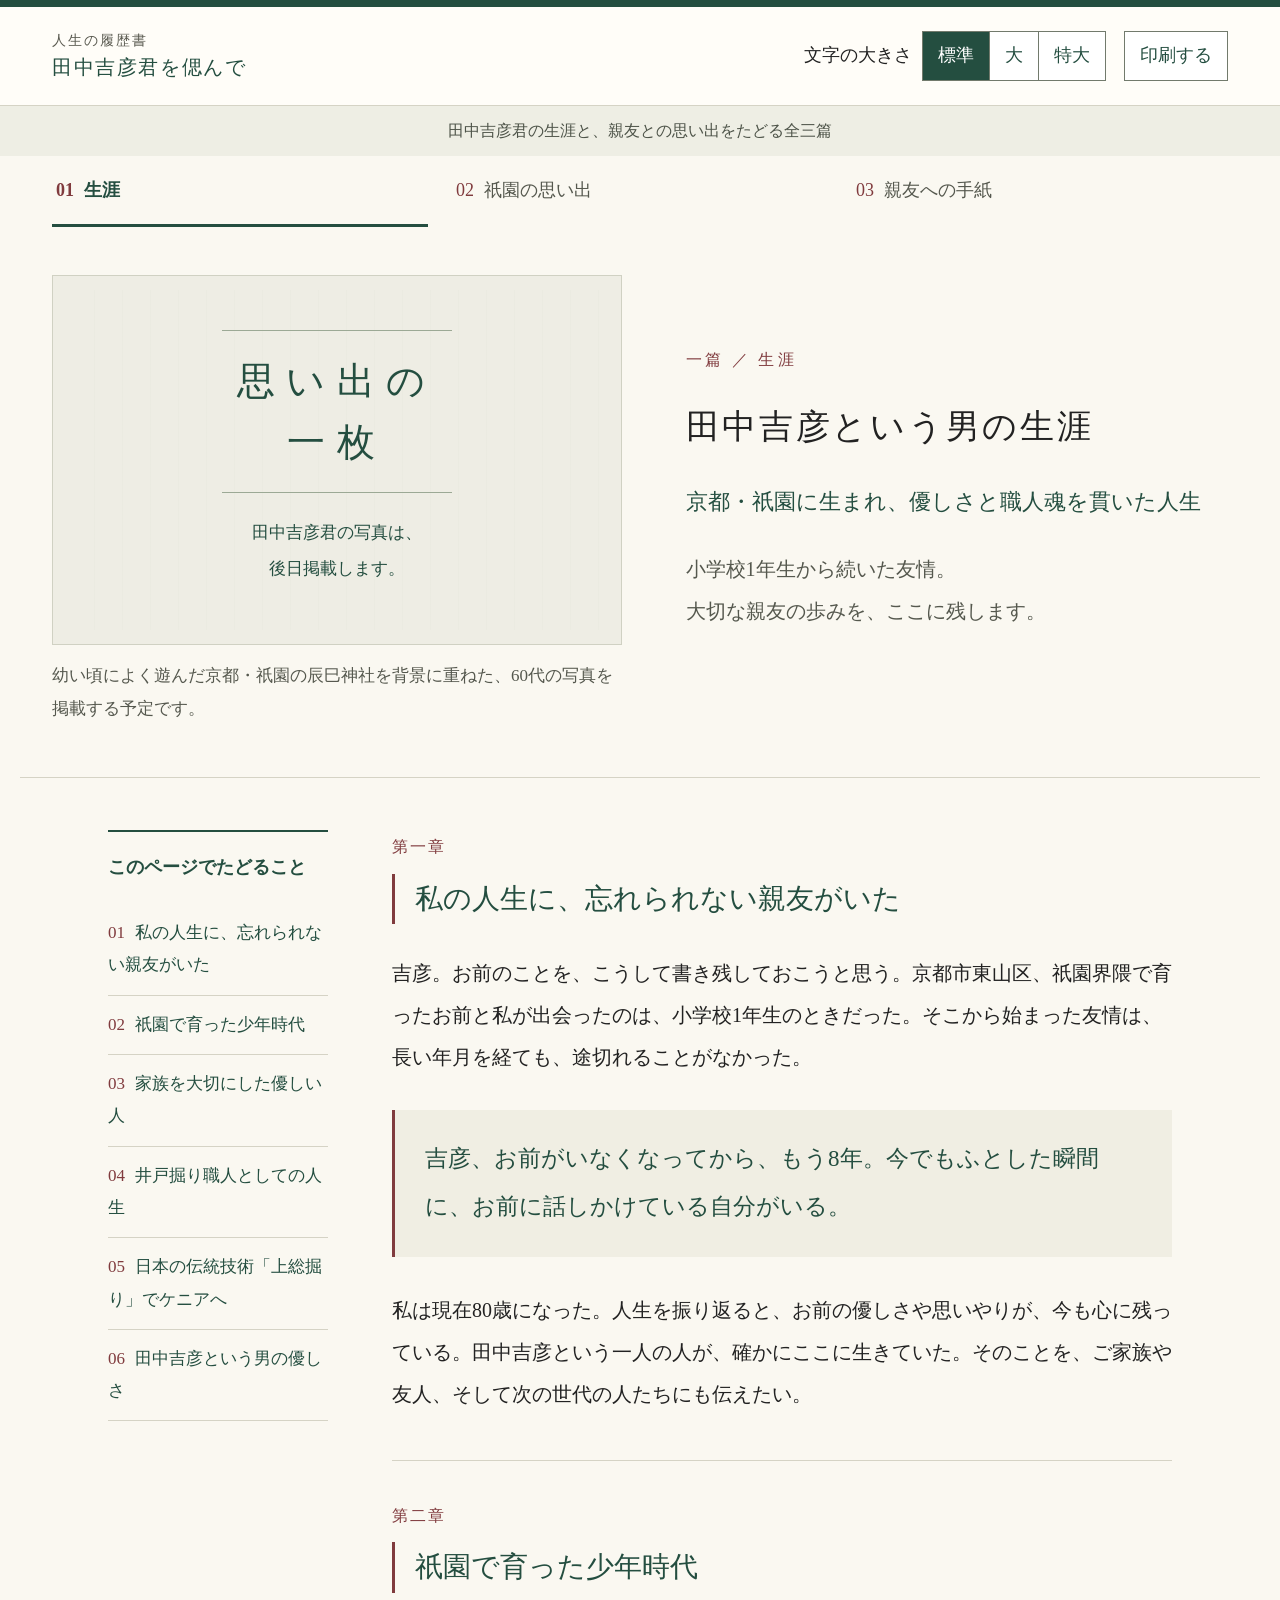
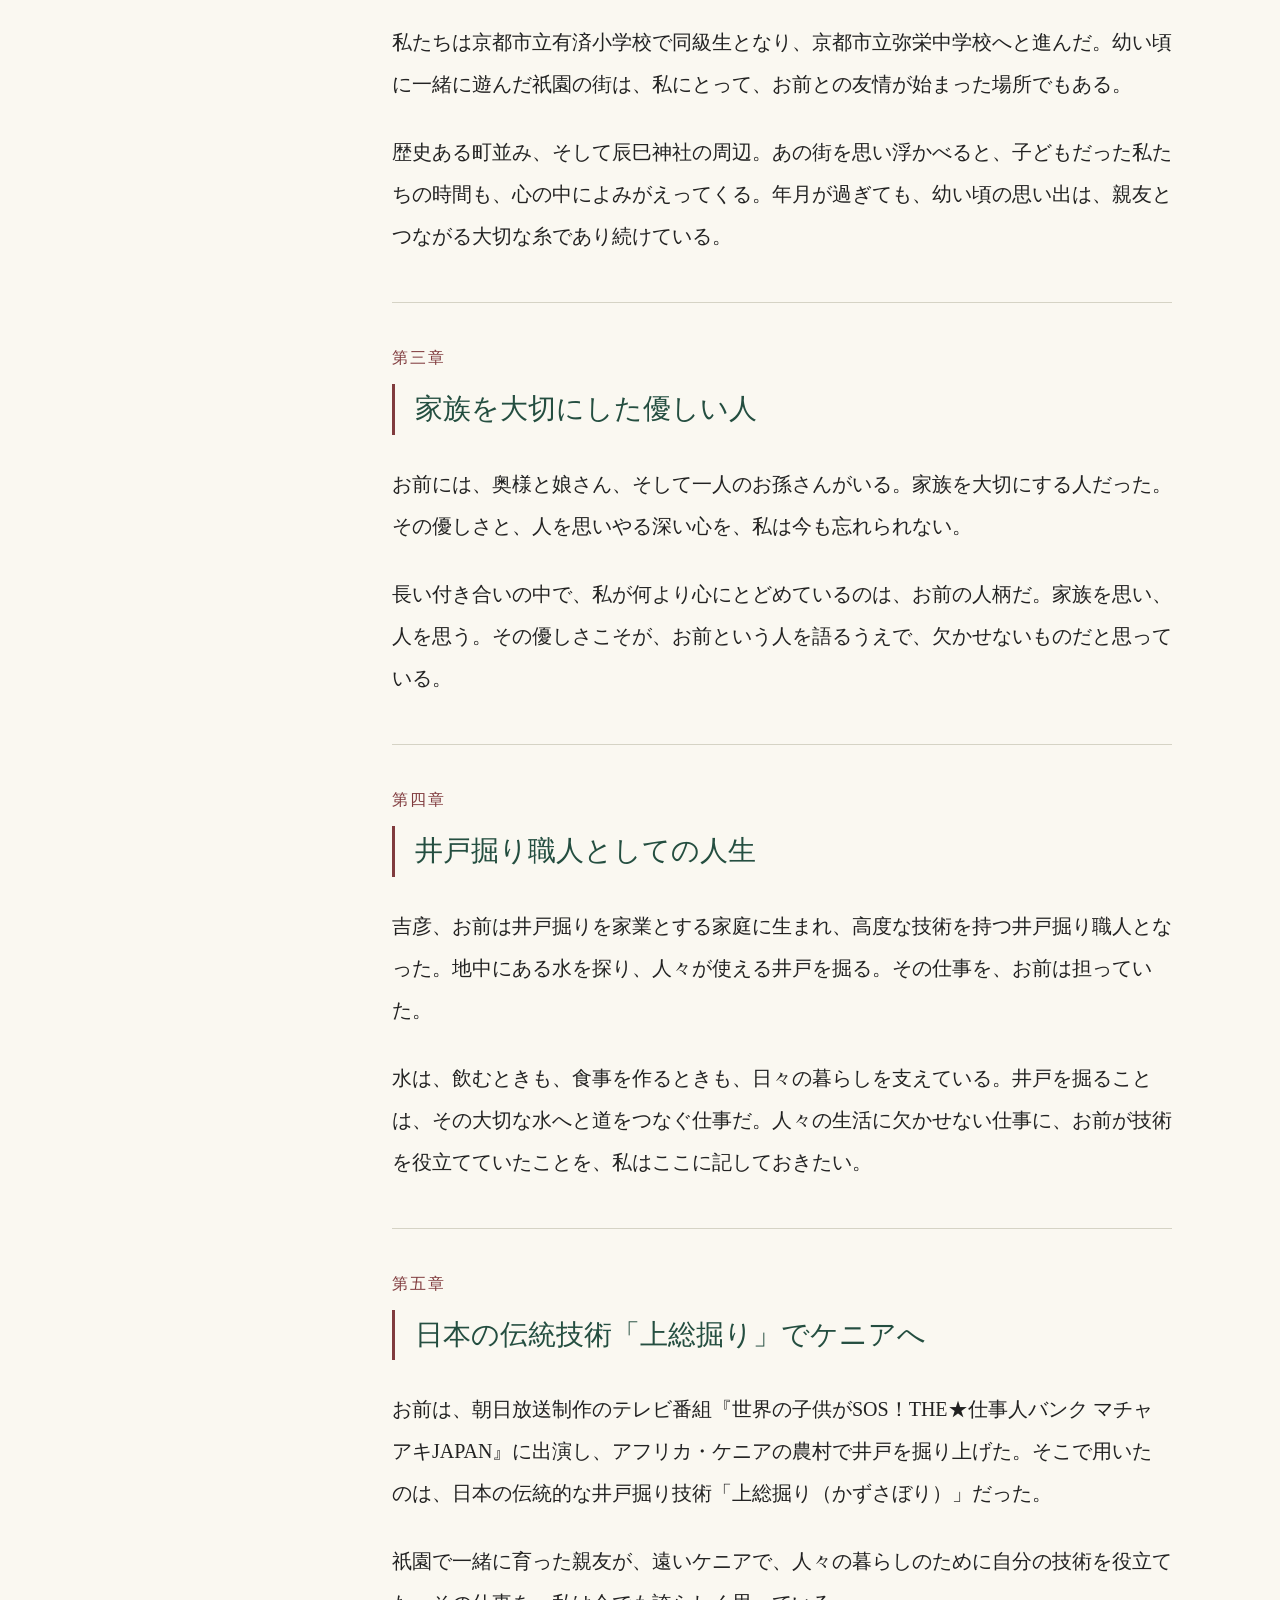
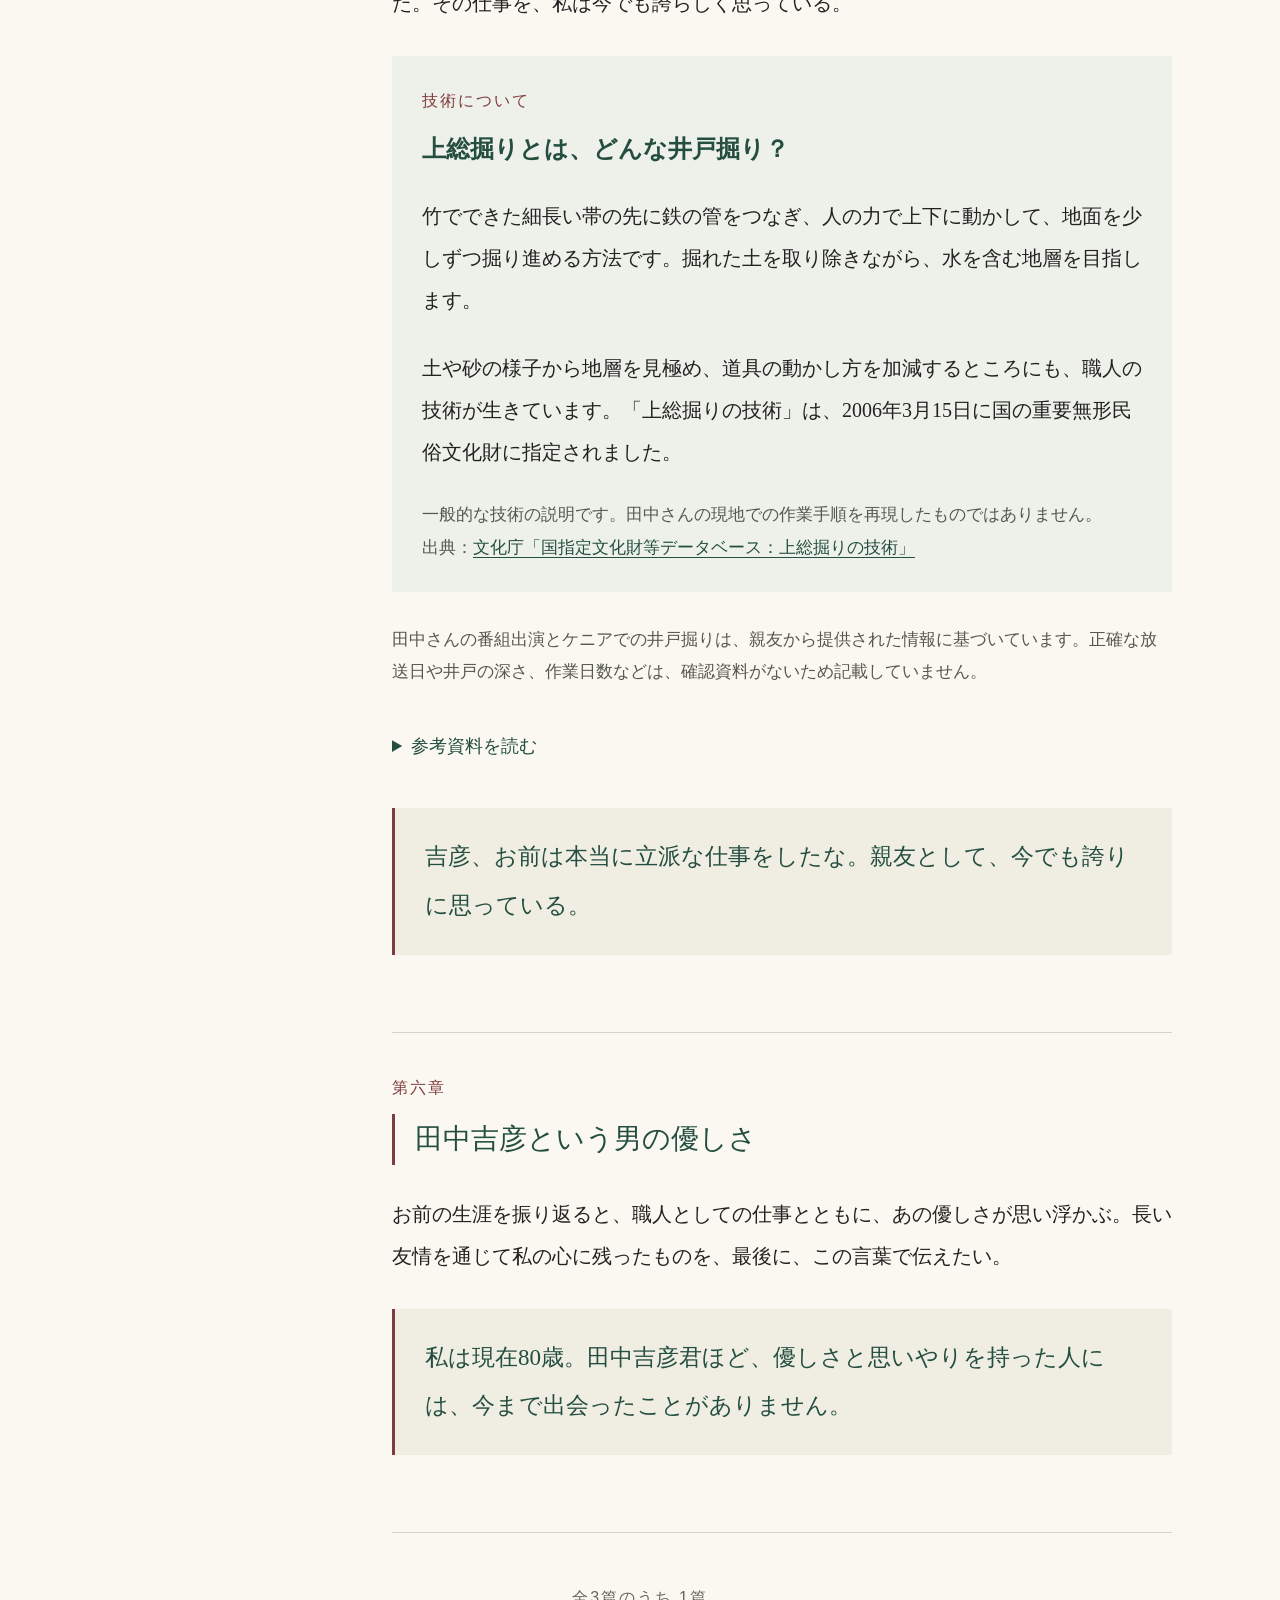
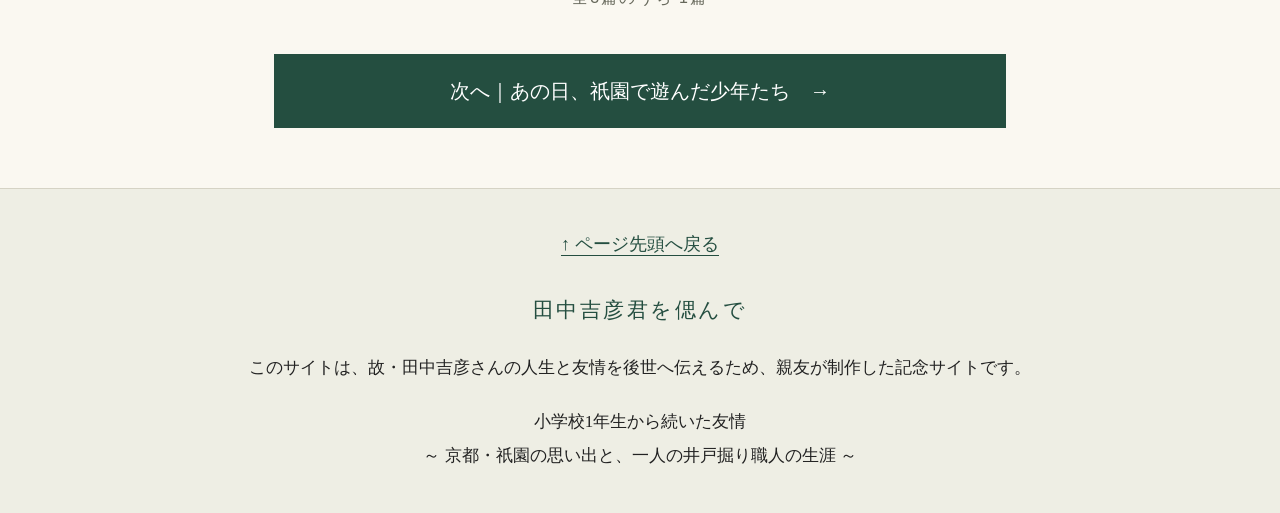
==== index.html @ 06b3cef8 "Publish three-page memorial for Yoshihiko Tanaka" ====
<!doctype html>
<html lang="ja" data-text-size="standard">
<head>
<meta charset="UTF-8"><meta name="viewport" content="width=device-width, initial-scale=1">
<meta name="robots" content="noindex, nofollow, noarchive"><meta name="referrer" content="no-referrer">
<title>田中吉彦という男の生涯｜人生の履歴書・田中吉彦君を偲んで</title>
<meta name="description" content="京都・祇園に生まれ、優しさと職人魂を貫いた人生。小学校1年生から続いた友情を、80歳の親友がつづる記念サイトです。">
<meta property="og:locale" content="ja_JP"><meta property="og:type" content="website"><meta property="og:site_name" content="人生の履歴書｜田中吉彦君を偲んで"><meta property="og:title" content="田中吉彦という男の生涯"><meta property="og:description" content="京都・祇園に生まれ、優しさと職人魂を貫いた人生">
<meta property="og:url" content="https://tsuioku82.github.io/tanaka-yoshihiko/index.html">
<link rel="stylesheet" href="css/style.css"><script src="js/data.js" defer></script><script src="js/main.js" defer></script>
</head>
<body id="top">
<a class="skip" href="#main">本文へ進む</a>
<header class="site-header"><div class="header-inner"><a class="brand" href="index.html"><small>人生の履歴書</small>田中吉彦君を偲んで</a><div class="tools"><span id="size-label">文字の大きさ</span><div class="size-controls" role="group" aria-labelledby="size-label"><button type="button" data-size="standard" aria-pressed="true">標準</button><button type="button" data-size="large" aria-pressed="false">大</button><button type="button" data-size="xlarge" aria-pressed="false">特大</button></div><button type="button" class="print-button" data-print>印刷する</button><span class="sr-only" role="status" data-size-status></span></div></div></header>
<p class="preview-note">田中吉彦君の生涯と、親友との思い出をたどる全三篇</p>
<nav class="page-nav" aria-label="全3ページ"><a href="index.html" aria-current="page"><span>01</span>生涯</a><a href="memories.html" ><span>02</span>祇園の思い出</a><a href="message.html" ><span>03</span>親友への手紙</a></nav>
<main id="main">
<div class="hero "><div id="portrait"><figure class="photo" data-photo><div class="photo-frame"><a class="photo-link" data-photo-link href="images/yosihiko.png" aria-label="田中吉彦君の写真を拡大する"><img class="portrait" src="images/yosihiko.png" alt="60代の田中吉彦君。背景に幼い頃の思い出の場所、京都・祇園の辰巳神社を重ねた写真。"></a><div class="photo-missing" data-photo-missing><div class="frame-mark" aria-hidden="true">思い出の<br>一枚</div><p>田中吉彦君の写真は、<br>後日掲載します。</p></div></div><figcaption>幼い頃によく遊んだ京都・祇園の辰巳神社を背景に重ねた、60代の写真を掲載する予定です。</figcaption><p class="zoom-hint" data-zoom-hint hidden>写真を押すと、大きく表示できます。</p></figure></div><div class="hero-text"><p class="eyebrow">一篇 ／ 生涯</p><h1>田中吉彦という男の生涯</h1><p class="subtitle">京都・祇園に生まれ、優しさと職人魂を貫いた人生</p><p class="hero-intro">小学校1年生から続いた友情。<br>大切な親友の歩みを、ここに残します。</p></div></div>
<div class="reading-layout"><nav class="contents" aria-label="このページの目次"><h2>このページでたどること</h2><ol><li><a href="#chapter-1">私の人生に、忘れられない親友がいた</a></li><li><a href="#chapter-2">祇園で育った少年時代</a></li><li><a href="#chapter-3">家族を大切にした優しい人</a></li><li><a href="#chapter-4">井戸掘り職人としての人生</a></li><li><a href="#chapter-5">日本の伝統技術「上総掘り」でケニアへ</a></li><li><a href="#chapter-6">田中吉彦という男の優しさ</a></li></ol></nav><div class="reading"><section class="chapter" id="chapter-1" aria-labelledby="heading-1"><p class="chapter-label">第一章</p><h2 id="heading-1">私の人生に、忘れられない親友がいた</h2><p>吉彦。お前のことを、こうして書き残しておこうと思う。京都市東山区、祇園界隈で育ったお前と私が出会ったのは、小学校1年生のときだった。そこから始まった友情は、長い年月を経ても、途切れることがなかった。</p><blockquote><p>吉彦、お前がいなくなってから、もう8年。今でもふとした瞬間に、お前に話しかけている自分がいる。</p></blockquote><p>私は現在80歳になった。人生を振り返ると、お前の優しさや思いやりが、今も心に残っている。田中吉彦という一人の人が、確かにここに生きていた。そのことを、ご家族や友人、そして次の世代の人たちにも伝えたい。</p></section><section class="chapter" id="chapter-2" aria-labelledby="heading-2"><p class="chapter-label">第二章</p><h2 id="heading-2">祇園で育った少年時代</h2><p>私たちは京都市立有済小学校で同級生となり、京都市立弥栄中学校へと進んだ。幼い頃に一緒に遊んだ祇園の街は、私にとって、お前との友情が始まった場所でもある。</p><p>歴史ある町並み、そして辰巳神社の周辺。あの街を思い浮かべると、子どもだった私たちの時間も、心の中によみがえってくる。年月が過ぎても、幼い頃の思い出は、親友とつながる大切な糸であり続けている。</p></section><section class="chapter" id="chapter-3" aria-labelledby="heading-3"><p class="chapter-label">第三章</p><h2 id="heading-3">家族を大切にした優しい人</h2><p>お前には、奥様と娘さん、そして一人のお孫さんがいる。家族を大切にする人だった。その優しさと、人を思いやる深い心を、私は今も忘れられない。</p><p data-daughter-occupation hidden></p><p>長い付き合いの中で、私が何より心にとどめているのは、お前の人柄だ。家族を思い、人を思う。その優しさこそが、お前という人を語るうえで、欠かせないものだと思っている。</p></section><section class="chapter" id="chapter-4" aria-labelledby="heading-4"><p class="chapter-label">第四章</p><h2 id="heading-4">井戸掘り職人としての人生</h2><p>吉彦、お前は井戸掘りを家業とする家庭に生まれ、高度な技術を持つ井戸掘り職人となった。地中にある水を探り、人々が使える井戸を掘る。その仕事を、お前は担っていた。</p><p>水は、飲むときも、食事を作るときも、日々の暮らしを支えている。井戸を掘ることは、その大切な水へと道をつなぐ仕事だ。人々の生活に欠かせない仕事に、お前が技術を役立てていたことを、私はここに記しておきたい。</p></section><section class="chapter" id="chapter-5" aria-labelledby="heading-5"><p class="chapter-label">第五章</p><h2 id="heading-5">日本の伝統技術「上総掘り」でケニアへ</h2><p>お前は、朝日放送制作のテレビ番組『世界の子供がSOS！THE★仕事人バンク マチャアキJAPAN』に出演し、アフリカ・ケニアの農村で井戸を掘り上げた。そこで用いたのは、日本の伝統的な井戸掘り技術「上総掘り（かずさぼり）」だった。</p><p>祇園で一緒に育った親友が、遠いケニアで、人々の暮らしのために自分の技術を役立てた。その仕事を、私は今でも誇らしく思っている。</p><aside class="explanation" aria-labelledby="kazusa-title"><p class="chapter-label">技術について</p><h3 id="kazusa-title">上総掘りとは、どんな井戸掘り？</h3><p>竹でできた細長い帯の先に鉄の管をつなぎ、人の力で上下に動かして、地面を少しずつ掘り進める方法です。掘れた土を取り除きながら、水を含む地層を目指します。</p><p>土や砂の様子から地層を見極め、道具の動かし方を加減するところにも、職人の技術が生きています。「上総掘りの技術」は、2006年3月15日に国の重要無形民俗文化財に指定されました。</p><p class="source-note">一般的な技術の説明です。田中さんの現地での作業手順を再現したものではありません。<br>出典：<a href="https://kunishitei.bunka.go.jp/heritage/detail/302/00000810">文化庁「国指定文化財等データベース：上総掘りの技術」</a></p></aside><p class="source-note">田中さんの番組出演とケニアでの井戸掘りは、親友から提供された情報に基づいています。正確な放送日や井戸の深さ、作業日数などは、確認資料がないため記載していません。</p><details class="references"><summary>参考資料を読む</summary><ul><li><a href="https://kunishitei.bunka.go.jp/heritage/detail/302/00000810">文化庁：上総掘りの技術</a>（技術と文化財指定の資料）</li><li><a href="https://ja.wikipedia.org/wiki/世界の子供がSOS!THE★仕事人バンク_マチャアキJAPAN">Wikipedia：番組概要</a>（参考情報。田中さんの出演回を裏付ける一次資料ではありません）</li></ul><p class="source-note">番組映像は、権利関係を確認できていないため掲載していません。</p></details><blockquote><p>吉彦、お前は本当に立派な仕事をしたな。親友として、今でも誇りに思っている。</p></blockquote></section><section class="chapter" id="chapter-6" aria-labelledby="heading-6"><p class="chapter-label">第六章</p><h2 id="heading-6">田中吉彦という男の優しさ</h2><p>お前の生涯を振り返ると、職人としての仕事とともに、あの優しさが思い浮かぶ。長い友情を通じて私の心に残ったものを、最後に、この言葉で伝えたい。</p><blockquote><p>私は現在80歳。田中吉彦君ほど、優しさと思いやりを持った人には、今まで出会ったことがありません。</p></blockquote></section></div></div>
<nav class="page-turn" aria-label="ページを移動"><p class="page-progress">全3篇のうち 1篇</p><a class="button primary" href="memories.html">次へ｜あの日、祇園で遊んだ少年たち　→</a></nav>
</main>
<footer class="footer"><div class="footer-links"><a href="#top">↑ ページ先頭へ戻る</a><a data-collection hidden>人生の履歴書・作品集へ戻る</a></div><p class="footer-title">田中吉彦君を偲んで</p><p data-footer-text>このサイトは、故・田中吉彦さんの人生と友情を後世へ伝えるため、親友が制作した記念サイトです。</p><p>小学校1年生から続いた友情<br>～ 京都・祇園の思い出と、一人の井戸掘り職人の生涯 ～</p></footer>
<dialog class="dialog" data-photo-dialog aria-labelledby="photo-dialog-title"><div class="dialog-header"><p id="photo-dialog-title">田中吉彦君の写真</p><button type="button" data-close-dialog autofocus>閉じる</button></div><img alt="田中吉彦君の写真"><p class="dialog-caption" data-dialog-caption></p></dialog>
<noscript><p class="preview-note">本文とページ移動はそのままご利用いただけます。文字サイズ変更・印刷ボタン・写真の拡大画面にはJavaScriptが必要です。印刷はブラウザのメニューからも行えます。</p></noscript>
</body></html>
---- css/style.css ----
@charset "UTF-8";
:root{--ink:#222222;--green:#244e40;--red:#803b3e;--paper:#faf8f1;--line:#d5d3c5;--body-size:20px;--scale:1;color-scheme:light}
*{box-sizing:border-box}html{scroll-behavior:auto;font-size:var(--body-size)}body{margin:0;color:var(--ink);background:var(--paper);font-family:"Yu Mincho","Hiragino Mincho ProN","Noto Serif CJK JP",serif;font-size:1rem;line-height:2.1;overflow-wrap:anywhere}html[data-text-size=large]{--body-size:24px;--scale:1.2}html[data-text-size=xlarge]{--body-size:28px;--scale:1.4}
a{color:var(--green);text-underline-offset:.25em}a:hover{text-decoration-thickness:2px}button,input{font:inherit}button,a{touch-action:manipulation}button{cursor:pointer}button:disabled{cursor:default}button:focus-visible,a:focus-visible,summary:focus-visible{outline:3px solid var(--red);outline-offset:5px}[hidden]{display:none!important}.skip{position:absolute;top:-120px;left:12px;background:white;padding:12px;z-index:10}.skip:focus{top:10px}
.site-header{border-top:7px solid var(--green);background:#fffdf8;border-bottom:1px solid var(--line)}.header-inner{max-width:1240px;margin:auto;padding:22px 32px;display:flex;align-items:center;justify-content:space-between;gap:22px}.brand{color:var(--green);text-decoration:none;line-height:1.6;font-size:20px;letter-spacing:.08em}.brand small{display:block;font-family:"Yu Gothic",sans-serif;font-size:14px;letter-spacing:.14em;color:#59594f}.tools{display:flex;align-items:center;flex-wrap:wrap;gap:10px;font-family:"Yu Gothic",sans-serif;font-size:18px}.size-controls{display:flex;gap:0}.tools button{min-height:48px;padding:5px 15px;border:1px solid #727a6c;background:#fff;color:var(--green)}.size-controls button+button{border-left:0}.size-controls button[aria-pressed=true]{color:white;background:var(--green)}.print-button{margin-left:8px}.preview-note{text-align:center;padding:8px 20px;margin:0;background:#eeeee4;font-family:"Yu Gothic",sans-serif;font-size:16px;color:#4d5348}
.page-nav{max-width:1240px;margin:auto;padding:0 32px;display:grid;grid-template-columns:repeat(3,1fr);gap:24px}.page-nav a{font-size:18px;text-decoration:none;line-height:1.8;padding:18px 4px;border-bottom:3px solid transparent;color:#55584e}.page-nav a[aria-current=page]{color:var(--green);border-color:var(--green);font-weight:bold}.page-nav span{font-family:Georgia,serif;color:var(--red);margin-right:10px}
.hero{max-width:1240px;margin:48px auto 0;padding:0 32px 52px;display:grid;grid-template-columns:1.05fr 1fr;align-items:center;gap:64px;border-bottom:1px solid var(--line)}.hero-text{padding:20px 0}.eyebrow{font-family:"Yu Gothic",sans-serif;color:var(--red);font-size:16px;letter-spacing:.2em;margin:0 0 20px}.hero h1{font-size:calc(34px * var(--scale));line-height:1.8;font-weight:500;letter-spacing:.08em;margin:0 0 22px}.subtitle{color:var(--green);font-size:calc(22px * var(--scale));line-height:2;margin:0}.hero-intro{margin-top:24px;color:#55584e;font-size:1rem}.hero.simple{display:block;max-width:1000px;padding-top:16px}.hero.simple h1{max-width:900px}.photo{margin:0}.photo-frame{background:#eeede4;border:1px solid #d0d1c3;padding:14px}.photo-link{display:block;background:#fff;color:var(--green)}.portrait{display:block;width:100%;height:auto;object-fit:contain}.photo-missing{min-height:340px;display:flex;flex-direction:column;align-items:center;justify-content:center;text-align:center;padding:30px;background:repeating-linear-gradient(90deg,transparent,transparent 27px,#d9ddcf44 28px);color:var(--green)}.photo-missing .frame-mark{font-size:38px;font-weight:400;letter-spacing:.3em;line-height:1.6;margin:0 0 18px;border-top:1px solid #9ca995;border-bottom:1px solid #9ca995;padding:20px 15px}.photo-missing p{margin:4px 0;font-family:"Yu Gothic",sans-serif;font-size:17px}.photo-missing code{font-size:16px;word-break:break-all}.photo figcaption{margin:15px 0 0;line-height:1.9;font-size:17px;color:#55584e}.zoom-hint{font-family:"Yu Gothic",sans-serif;font-size:16px;color:var(--green)}
.reading-layout{display:grid;grid-template-columns:220px minmax(0,780px);gap:64px;max-width:1128px;padding:52px 32px 0;margin:auto}.contents{font-family:"Yu Gothic",sans-serif;font-size:17px;line-height:1.9;align-self:start;border-top:2px solid var(--green);padding-top:18px}.contents h2{font-size:18px;margin:0 0 20px;color:var(--green)}.contents ol{list-style:none;padding:0;margin:0;counter-reset:chapter}.contents li{counter-increment:chapter;border-bottom:1px solid var(--line);padding:13px 0}.contents a{text-decoration:none;display:block}.contents a:before{content:counter(chapter,decimal-leading-zero);color:var(--red);font-family:Georgia,serif;margin-right:10px}.reading{min-width:0}.chapter{padding:0 0 45px;margin:0 0 38px;border-bottom:1px solid var(--line);scroll-margin-top:20px}.chapter:last-child{margin-bottom:0}.chapter-label{font-family:"Yu Gothic",sans-serif;font-size:16px;color:var(--red);letter-spacing:.13em;margin:0 0 10px}.chapter h2{font-weight:500;color:var(--green);font-size:calc(28px * var(--scale));line-height:1.8;margin:0 0 28px;padding-left:20px;border-left:3px solid var(--red)}.chapter h3{font-size:calc(24px * var(--scale));line-height:1.8;color:var(--green)}p{margin:0 0 1.3em}.chapter p:last-child{margin-bottom:0}blockquote{margin:32px 0;padding:25px 30px;border-left:3px solid var(--red);background:#f0eee3;font-size:calc(23px * var(--scale));line-height:2.1;color:var(--green)}blockquote p:last-child{margin-bottom:0}.explanation{background:#eef1e9;padding:28px 30px;margin:32px 0}.explanation h3{margin-top:0}.source-note{font-family:"Yu Gothic",sans-serif;font-size:17px;color:#55584e;line-height:1.9}.source-note a{overflow-wrap:anywhere}.references{margin-top:30px;font-size:18px}.references summary{cursor:pointer;color:var(--green);padding:10px 0;min-height:48px}.references ul{padding-left:24px}.letter{background:#fffdf8;border:1px solid var(--line);padding:36px 40px;font-size:calc(24px * var(--scale));line-height:2.1;color:var(--green)}.signature{text-align:right;font-size:1rem;color:var(--ink)}.legacy-list{padding-left:1.5em}.legacy-list li{margin-bottom:20px}.legacy-list strong{display:block;color:var(--green)}
.page-turn{max-width:780px;margin:48px auto 60px;padding:0 24px;display:flex;flex-direction:column;gap:18px}.page-progress{font-family:"Yu Gothic",sans-serif;letter-spacing:.12em;text-align:center;color:#66685b;font-size:16px}.button{display:block;text-align:center;padding:18px 22px;min-height:60px;border:1px solid var(--green);text-decoration:none;font-family:"Yu Gothic",sans-serif;font-size:1rem;line-height:1.8;color:var(--green);background:transparent}.button.primary{background:var(--green);color:white}.button:hover{background:#e9ecdf}.button.primary:hover{background:#183c30}.footer{background:#eeeee4;border-top:1px solid var(--line);padding:32px 24px 40px;text-align:center}.footer p{max-width:800px;margin:20px auto 0;font-size:17px;line-height:2}.footer .footer-title{font-size:21px;color:var(--green);letter-spacing:.12em}.footer-links{display:flex;justify-content:center;gap:24px;flex-wrap:wrap;font-family:"Yu Gothic",sans-serif;font-size:18px}.footer-links a{min-height:48px;display:inline-flex;align-items:center}.dialog{max-width:95vw;width:1100px;max-height:94vh;padding:20px;background:var(--paper);border:1px solid var(--green)}.dialog::backdrop{background:#10231ce0}.dialog-header{display:flex;justify-content:space-between;gap:20px;align-items:center;margin-bottom:16px;font-family:"Yu Gothic",sans-serif}.dialog-header p{margin:0}.dialog-header button{padding:8px 24px;min-height:48px;border:1px solid var(--green);background:#fff}.dialog img{display:block;max-width:100%;height:auto;margin:auto}.dialog-caption{font-size:17px;line-height:1.8;margin:16px 0 0}.sr-only{position:absolute;width:1px;height:1px;padding:0;margin:-1px;overflow:hidden;clip:rect(0,0,0,0);white-space:nowrap;border:0}
@media(min-width:1500px){.hero{margin-top:65px}}@media(max-width:1000px){.hero{gap:34px}.reading-layout{grid-template-columns:180px minmax(0,1fr);gap:32px}.header-inner{align-items:flex-start;flex-direction:column}.hero h1{font-size:calc(32px * var(--scale))}}
@media(max-width:720px){.header-inner{padding:20px}.tools{font-size:16px;gap:8px}.tools button{padding:6px 12px}.print-button{margin-left:0}.page-nav{padding:0 20px;gap:12px}.page-nav a{font-size:16px;padding:14px 0;line-height:1.7}.page-nav span{display:block}.hero{margin-top:28px;padding:0 20px 32px;grid-template-columns:minmax(0,1fr);gap:22px}.hero-text{padding:6px 0}.hero h1{font-size:calc(30px * var(--scale));letter-spacing:.02em}.hero.simple{padding-top:0}.subtitle{font-size:calc(21px * var(--scale))}.hero-intro{margin-bottom:0}.photo-missing{min-height:280px;padding:24px 14px}.reading-layout{display:block;padding:32px 20px 0}.contents{margin-bottom:42px}.contents ol{display:block}.contents li{padding:10px 0}.chapter h2{font-size:calc(26px * var(--scale));padding-left:14px}.chapter{padding-bottom:32px;margin-bottom:32px}blockquote{padding:22px 20px;font-size:calc(22px * var(--scale))}.explanation{padding:24px 20px}.letter{padding:28px 22px;font-size:calc(22px * var(--scale))}.page-turn{padding:0 20px;margin:32px auto 40px}.eyebrow{font-size:15px}.dialog{padding:14px}.dialog-header{align-items:flex-start}.dialog-header p{font-size:18px}}
@media print{@page{margin:18mm}html,html[data-text-size]{--body-size:12pt;--scale:1}body{background:white;color:#222;line-height:1.9}.site-header,.page-nav,.preview-note,.contents,.page-turn,.footer-links,.dialog,.zoom-hint,.skip{display:none!important}.hero,.hero.simple{display:block;margin:0;padding:0 0 20px;border-color:#bbb;max-width:none}.hero h1{font-size:22pt}.hero-text{padding-top:15px}.photo{max-width:115mm;margin:0 auto}.photo-missing{min-height:40mm}.photo figcaption{font-size:10pt}.reading-layout{display:block;margin:20px 0 0;padding:0;max-width:none}.chapter{margin-bottom:24px;padding-bottom:20px}.chapter h2{font-size:17pt;break-after:avoid}.chapter h3{font-size:15pt}blockquote,.letter{font-size:14pt;background:white;border:1px solid #bbb;padding:15px 20px}.explanation{background:white;border:1px solid #bbb;padding:15px}p{orphans:3;widows:3}.footer{background:white;padding:15px 0}.footer p,.source-note{font-size:10pt}.references{font-size:10pt}.references ul{display:block}.source-note{color:#333}}
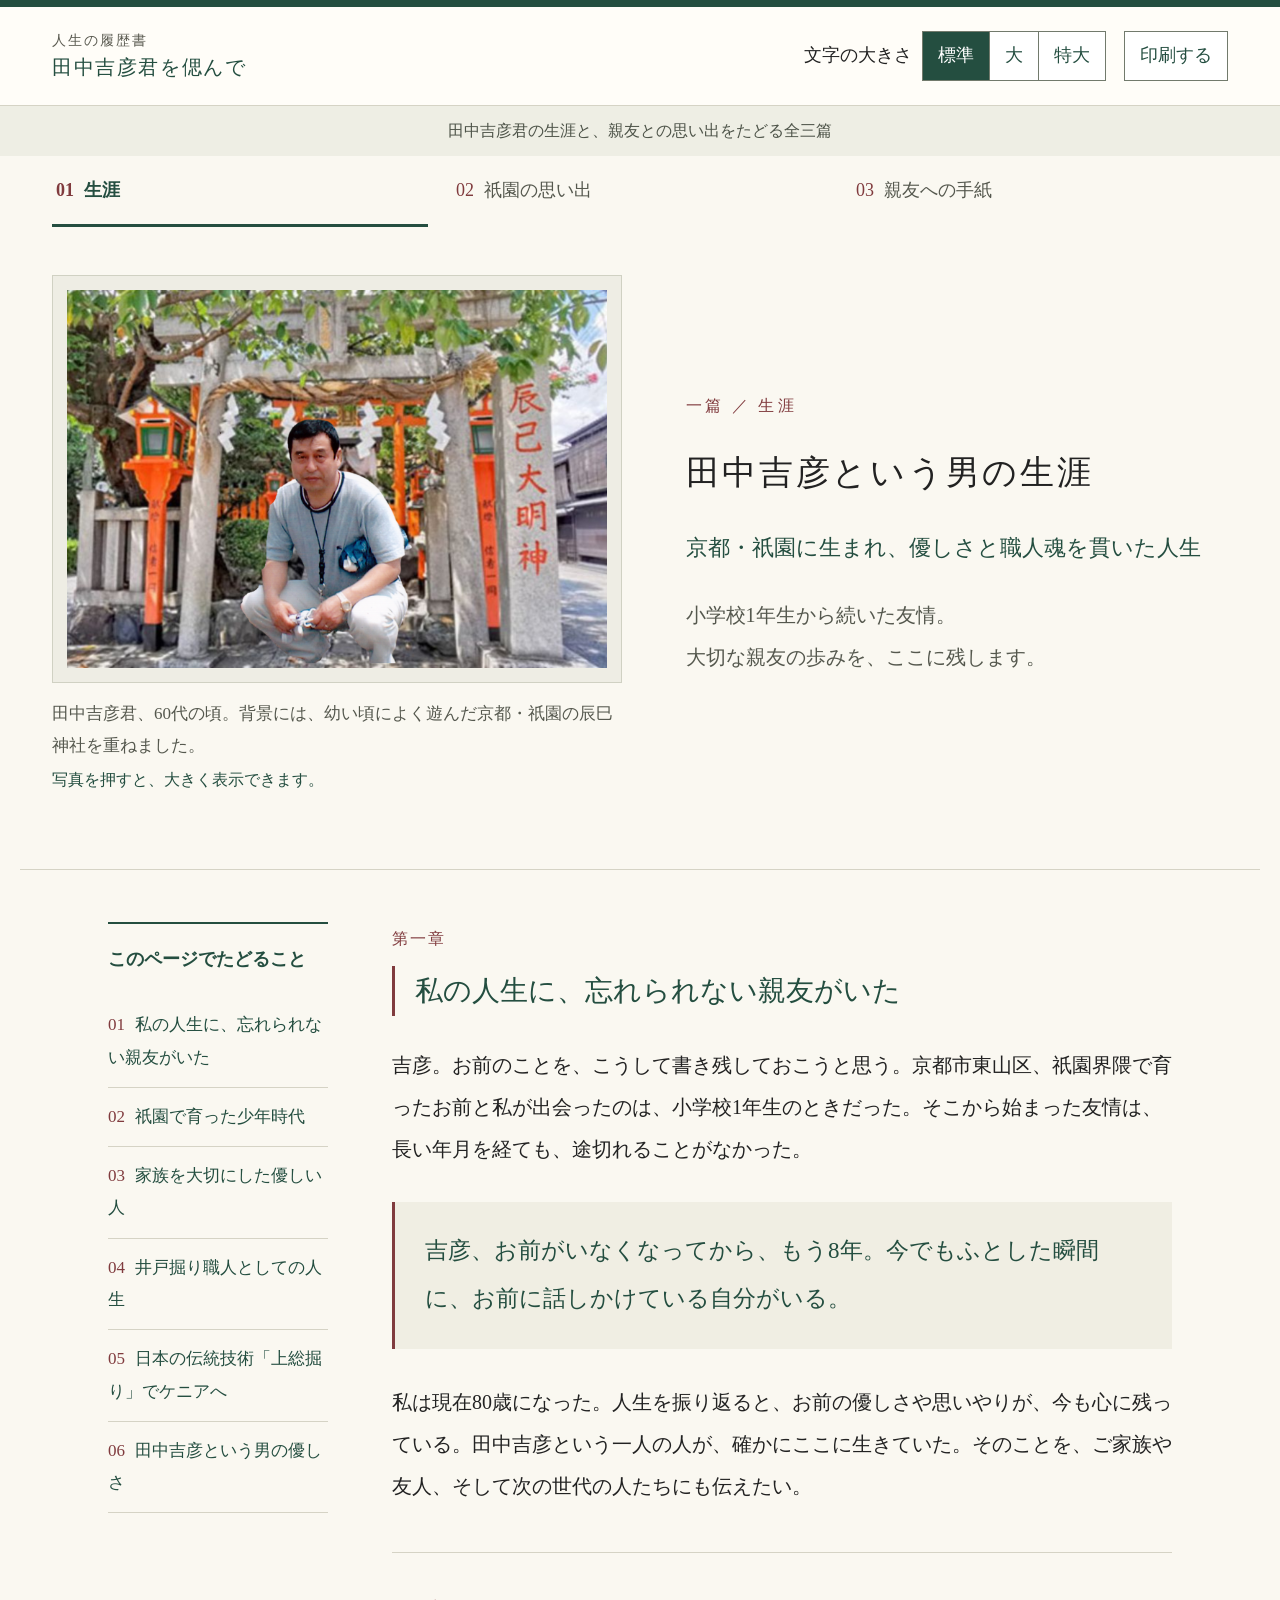
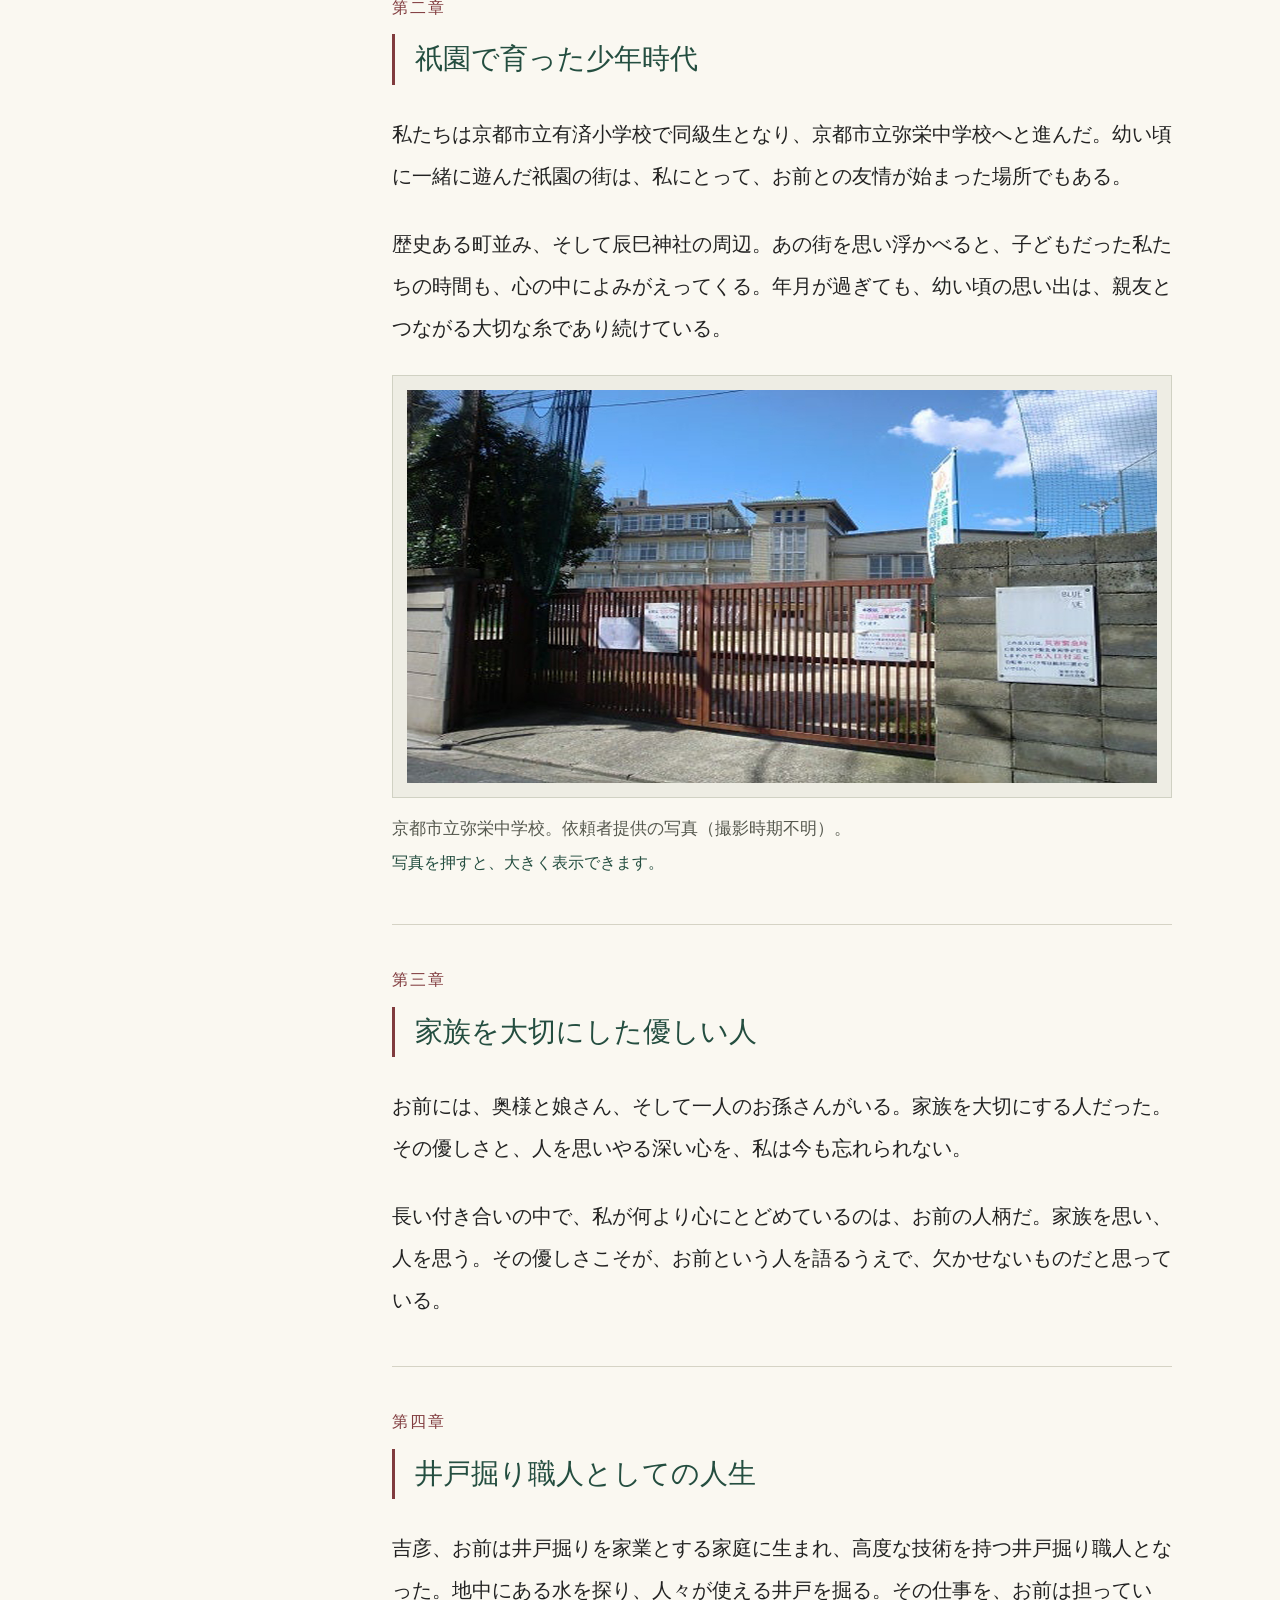
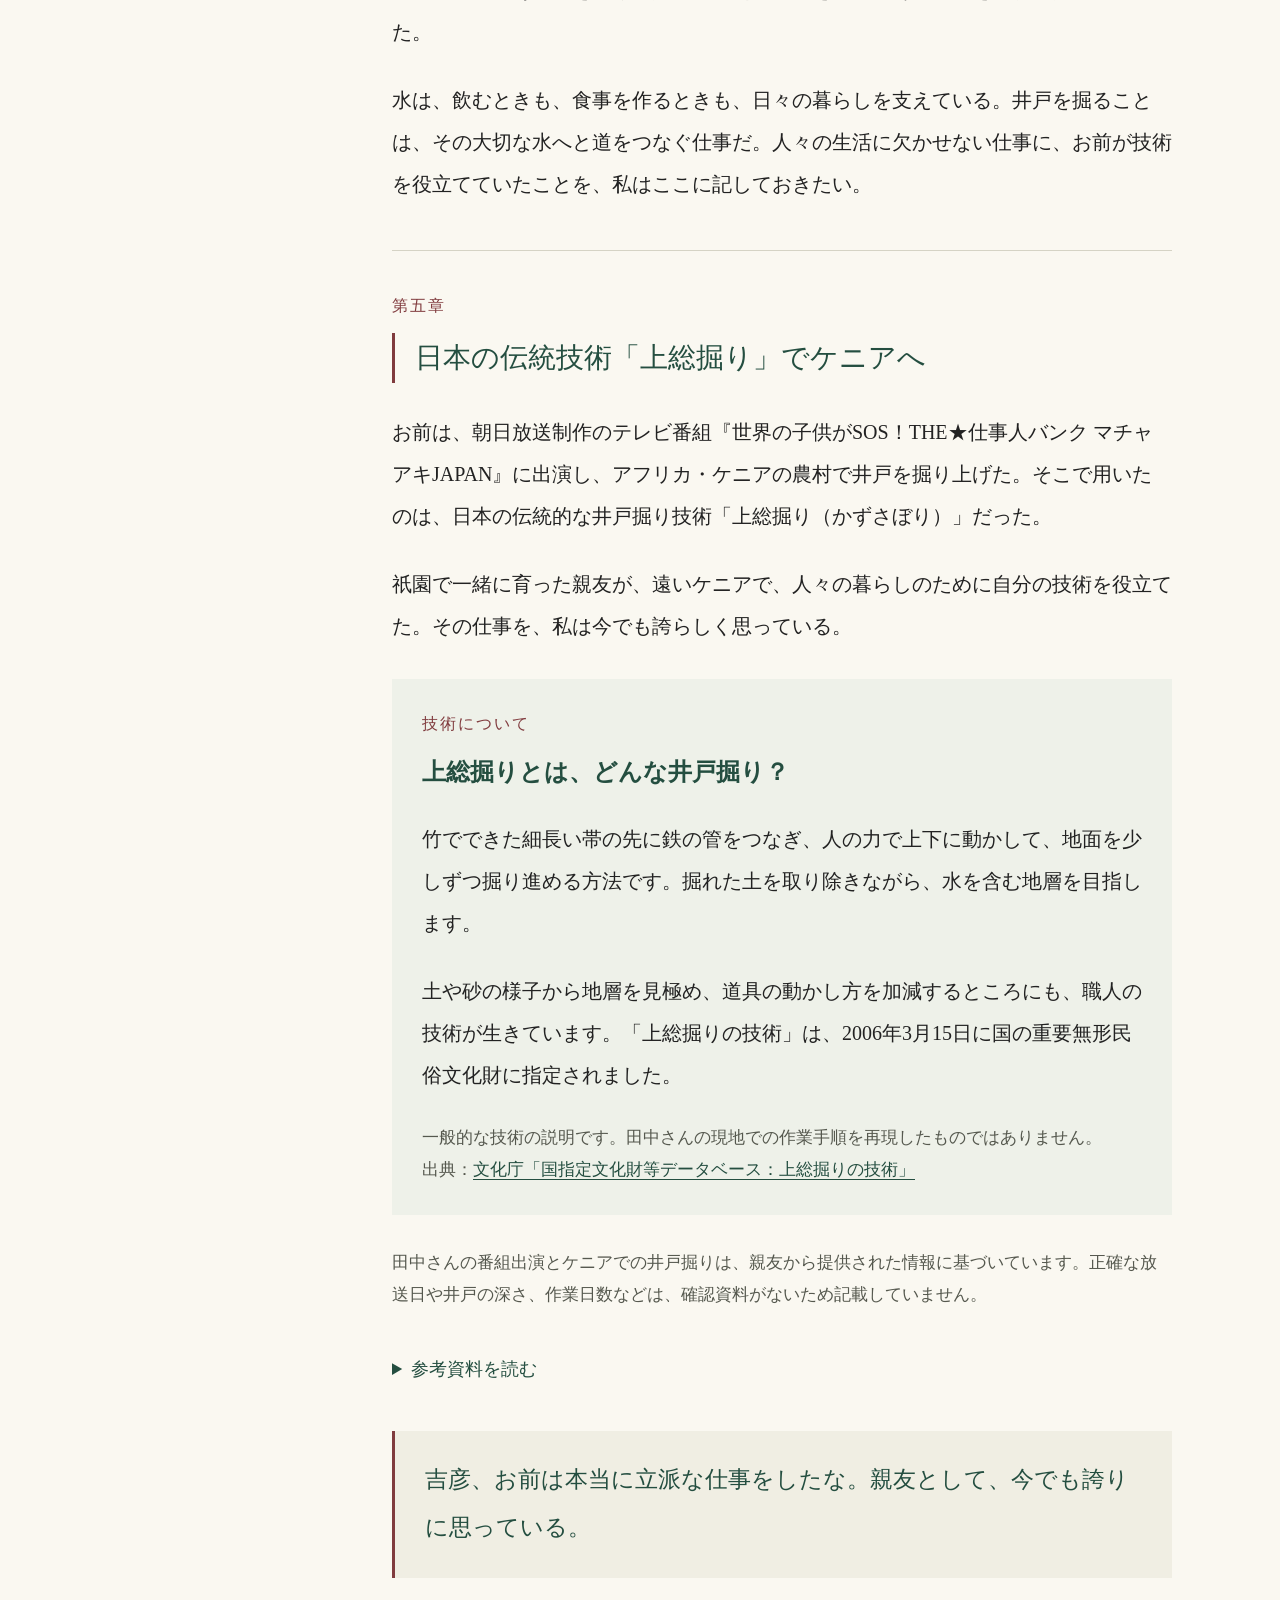
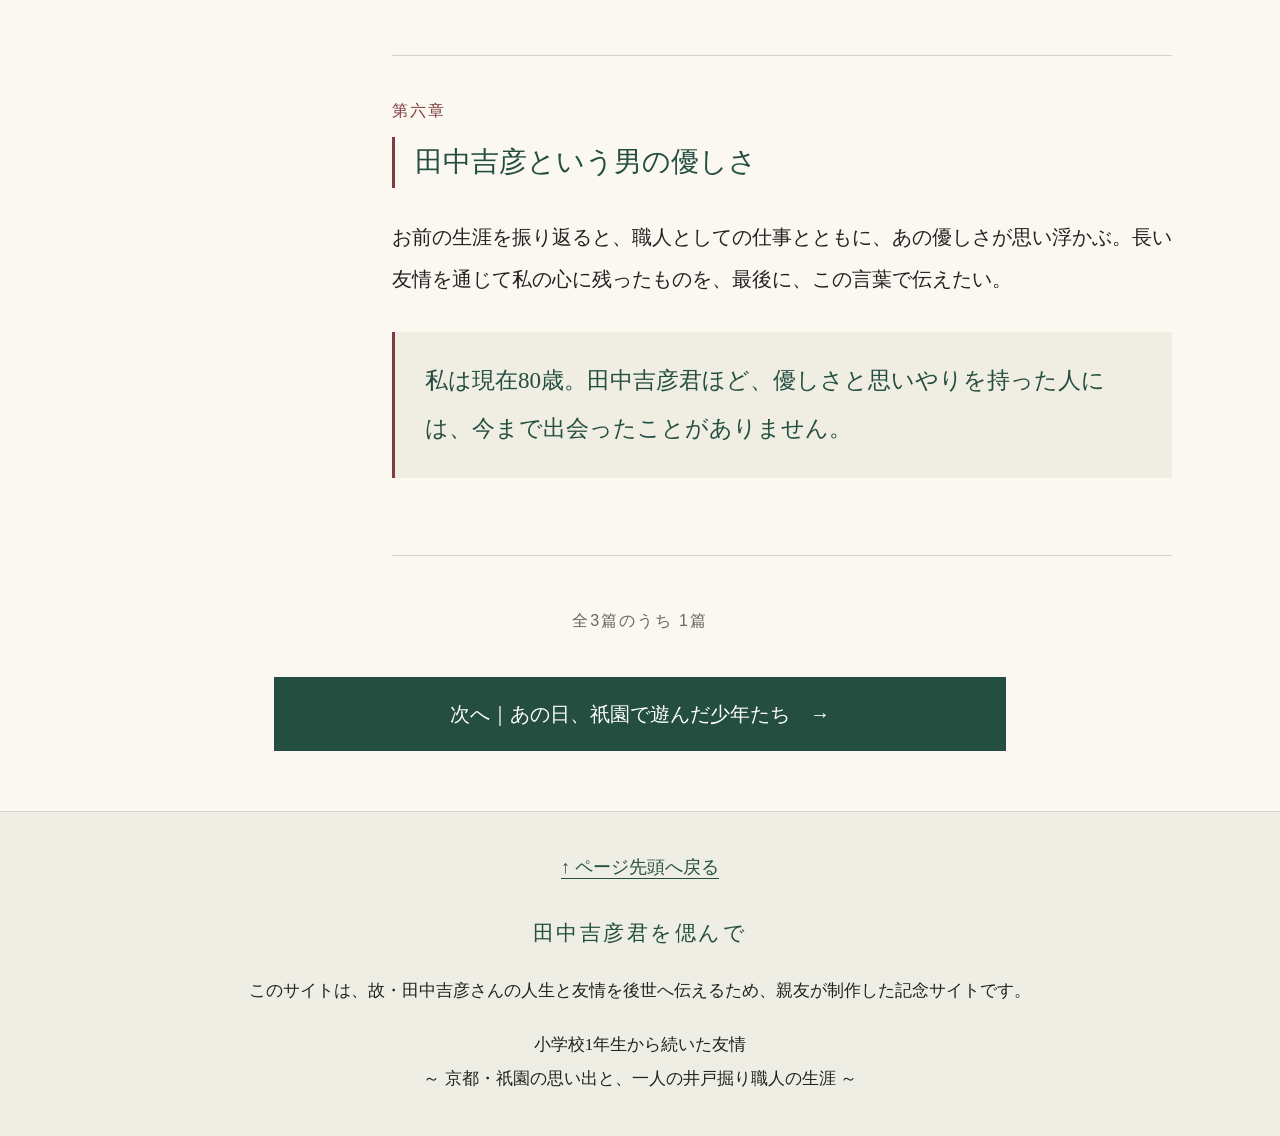
==== commit 26ada1bb: "Add supplied portrait and Yasaka school photos" ====
--- a/index.html
+++ b/index.html
@@ -6,8 +6,9 @@
 <title>田中吉彦という男の生涯｜人生の履歴書・田中吉彦君を偲んで</title>
 <meta name="description" content="京都・祇園に生まれ、優しさと職人魂を貫いた人生。小学校1年生から続いた友情を、80歳の親友がつづる記念サイトです。">
 <meta property="og:locale" content="ja_JP"><meta property="og:type" content="website"><meta property="og:site_name" content="人生の履歴書｜田中吉彦君を偲んで"><meta property="og:title" content="田中吉彦という男の生涯"><meta property="og:description" content="京都・祇園に生まれ、優しさと職人魂を貫いた人生">
-<meta property="og:url" content="https://tsuioku82.github.io/tanaka-yoshihiko/index.html">
+<meta property="og:url" content="https://tsuioku82.github.io/yoshihiko/index.html">
 <link rel="stylesheet" href="css/style.css"><script src="js/data.js" defer></script><script src="js/main.js" defer></script>
+<meta property="og:image" content="https://tsuioku82.github.io/yoshihiko/images/yosihiko.png">
 </head>
 <body id="top">
 <a class="skip" href="#main">本文へ進む</a>
@@ -15,8 +16,8 @@
 <p class="preview-note">田中吉彦君の生涯と、親友との思い出をたどる全三篇</p>
 <nav class="page-nav" aria-label="全3ページ"><a href="index.html" aria-current="page"><span>01</span>生涯</a><a href="memories.html" ><span>02</span>祇園の思い出</a><a href="message.html" ><span>03</span>親友への手紙</a></nav>
 <main id="main">
-<div class="hero "><div id="portrait"><figure class="photo" data-photo><div class="photo-frame"><a class="photo-link" data-photo-link href="images/yosihiko.png" aria-label="田中吉彦君の写真を拡大する"><img class="portrait" src="images/yosihiko.png" alt="60代の田中吉彦君。背景に幼い頃の思い出の場所、京都・祇園の辰巳神社を重ねた写真。"></a><div class="photo-missing" data-photo-missing><div class="frame-mark" aria-hidden="true">思い出の<br>一枚</div><p>田中吉彦君の写真は、<br>後日掲載します。</p></div></div><figcaption>幼い頃によく遊んだ京都・祇園の辰巳神社を背景に重ねた、60代の写真を掲載する予定です。</figcaption><p class="zoom-hint" data-zoom-hint hidden>写真を押すと、大きく表示できます。</p></figure></div><div class="hero-text"><p class="eyebrow">一篇 ／ 生涯</p><h1>田中吉彦という男の生涯</h1><p class="subtitle">京都・祇園に生まれ、優しさと職人魂を貫いた人生</p><p class="hero-intro">小学校1年生から続いた友情。<br>大切な親友の歩みを、ここに残します。</p></div></div>
-<div class="reading-layout"><nav class="contents" aria-label="このページの目次"><h2>このページでたどること</h2><ol><li><a href="#chapter-1">私の人生に、忘れられない親友がいた</a></li><li><a href="#chapter-2">祇園で育った少年時代</a></li><li><a href="#chapter-3">家族を大切にした優しい人</a></li><li><a href="#chapter-4">井戸掘り職人としての人生</a></li><li><a href="#chapter-5">日本の伝統技術「上総掘り」でケニアへ</a></li><li><a href="#chapter-6">田中吉彦という男の優しさ</a></li></ol></nav><div class="reading"><section class="chapter" id="chapter-1" aria-labelledby="heading-1"><p class="chapter-label">第一章</p><h2 id="heading-1">私の人生に、忘れられない親友がいた</h2><p>吉彦。お前のことを、こうして書き残しておこうと思う。京都市東山区、祇園界隈で育ったお前と私が出会ったのは、小学校1年生のときだった。そこから始まった友情は、長い年月を経ても、途切れることがなかった。</p><blockquote><p>吉彦、お前がいなくなってから、もう8年。今でもふとした瞬間に、お前に話しかけている自分がいる。</p></blockquote><p>私は現在80歳になった。人生を振り返ると、お前の優しさや思いやりが、今も心に残っている。田中吉彦という一人の人が、確かにここに生きていた。そのことを、ご家族や友人、そして次の世代の人たちにも伝えたい。</p></section><section class="chapter" id="chapter-2" aria-labelledby="heading-2"><p class="chapter-label">第二章</p><h2 id="heading-2">祇園で育った少年時代</h2><p>私たちは京都市立有済小学校で同級生となり、京都市立弥栄中学校へと進んだ。幼い頃に一緒に遊んだ祇園の街は、私にとって、お前との友情が始まった場所でもある。</p><p>歴史ある町並み、そして辰巳神社の周辺。あの街を思い浮かべると、子どもだった私たちの時間も、心の中によみがえってくる。年月が過ぎても、幼い頃の思い出は、親友とつながる大切な糸であり続けている。</p></section><section class="chapter" id="chapter-3" aria-labelledby="heading-3"><p class="chapter-label">第三章</p><h2 id="heading-3">家族を大切にした優しい人</h2><p>お前には、奥様と娘さん、そして一人のお孫さんがいる。家族を大切にする人だった。その優しさと、人を思いやる深い心を、私は今も忘れられない。</p><p data-daughter-occupation hidden></p><p>長い付き合いの中で、私が何より心にとどめているのは、お前の人柄だ。家族を思い、人を思う。その優しさこそが、お前という人を語るうえで、欠かせないものだと思っている。</p></section><section class="chapter" id="chapter-4" aria-labelledby="heading-4"><p class="chapter-label">第四章</p><h2 id="heading-4">井戸掘り職人としての人生</h2><p>吉彦、お前は井戸掘りを家業とする家庭に生まれ、高度な技術を持つ井戸掘り職人となった。地中にある水を探り、人々が使える井戸を掘る。その仕事を、お前は担っていた。</p><p>水は、飲むときも、食事を作るときも、日々の暮らしを支えている。井戸を掘ることは、その大切な水へと道をつなぐ仕事だ。人々の生活に欠かせない仕事に、お前が技術を役立てていたことを、私はここに記しておきたい。</p></section><section class="chapter" id="chapter-5" aria-labelledby="heading-5"><p class="chapter-label">第五章</p><h2 id="heading-5">日本の伝統技術「上総掘り」でケニアへ</h2><p>お前は、朝日放送制作のテレビ番組『世界の子供がSOS！THE★仕事人バンク マチャアキJAPAN』に出演し、アフリカ・ケニアの農村で井戸を掘り上げた。そこで用いたのは、日本の伝統的な井戸掘り技術「上総掘り（かずさぼり）」だった。</p><p>祇園で一緒に育った親友が、遠いケニアで、人々の暮らしのために自分の技術を役立てた。その仕事を、私は今でも誇らしく思っている。</p><aside class="explanation" aria-labelledby="kazusa-title"><p class="chapter-label">技術について</p><h3 id="kazusa-title">上総掘りとは、どんな井戸掘り？</h3><p>竹でできた細長い帯の先に鉄の管をつなぎ、人の力で上下に動かして、地面を少しずつ掘り進める方法です。掘れた土を取り除きながら、水を含む地層を目指します。</p><p>土や砂の様子から地層を見極め、道具の動かし方を加減するところにも、職人の技術が生きています。「上総掘りの技術」は、2006年3月15日に国の重要無形民俗文化財に指定されました。</p><p class="source-note">一般的な技術の説明です。田中さんの現地での作業手順を再現したものではありません。<br>出典：<a href="https://kunishitei.bunka.go.jp/heritage/detail/302/00000810">文化庁「国指定文化財等データベース：上総掘りの技術」</a></p></aside><p class="source-note">田中さんの番組出演とケニアでの井戸掘りは、親友から提供された情報に基づいています。正確な放送日や井戸の深さ、作業日数などは、確認資料がないため記載していません。</p><details class="references"><summary>参考資料を読む</summary><ul><li><a href="https://kunishitei.bunka.go.jp/heritage/detail/302/00000810">文化庁：上総掘りの技術</a>（技術と文化財指定の資料）</li><li><a href="https://ja.wikipedia.org/wiki/世界の子供がSOS!THE★仕事人バンク_マチャアキJAPAN">Wikipedia：番組概要</a>（参考情報。田中さんの出演回を裏付ける一次資料ではありません）</li></ul><p class="source-note">番組映像は、権利関係を確認できていないため掲載していません。</p></details><blockquote><p>吉彦、お前は本当に立派な仕事をしたな。親友として、今でも誇りに思っている。</p></blockquote></section><section class="chapter" id="chapter-6" aria-labelledby="heading-6"><p class="chapter-label">第六章</p><h2 id="heading-6">田中吉彦という男の優しさ</h2><p>お前の生涯を振り返ると、職人としての仕事とともに、あの優しさが思い浮かぶ。長い友情を通じて私の心に残ったものを、最後に、この言葉で伝えたい。</p><blockquote><p>私は現在80歳。田中吉彦君ほど、優しさと思いやりを持った人には、今まで出会ったことがありません。</p></blockquote></section></div></div>
+<div class="hero "><div id="portrait"><figure class="photo" data-photo><div class="photo-frame"><a class="photo-link" data-photo-link href="images/yosihiko.png" aria-label="田中吉彦君の写真を拡大する"><img class="portrait" width="1500" height="1050" decoding="async" src="images/yosihiko.png" alt="60代の田中吉彦君。背景に幼い頃の思い出の場所、京都・祇園の辰巳神社を重ねた写真。"></a><div class="photo-missing" data-photo-missing hidden><div class="frame-mark" aria-hidden="true">思い出の<br>一枚</div><p>写真を読み込めませんでした。<br>再読み込みしてご確認ください。</p></div></div><figcaption>田中吉彦君、60代の頃。背景には、幼い頃によく遊んだ京都・祇園の辰巳神社を重ねました。</figcaption><p class="zoom-hint" data-zoom-hint hidden>写真を押すと、大きく表示できます。</p></figure></div><div class="hero-text"><p class="eyebrow">一篇 ／ 生涯</p><h1>田中吉彦という男の生涯</h1><p class="subtitle">京都・祇園に生まれ、優しさと職人魂を貫いた人生</p><p class="hero-intro">小学校1年生から続いた友情。<br>大切な親友の歩みを、ここに残します。</p></div></div>
+<div class="reading-layout"><nav class="contents" aria-label="このページの目次"><h2>このページでたどること</h2><ol><li><a href="#chapter-1">私の人生に、忘れられない親友がいた</a></li><li><a href="#chapter-2">祇園で育った少年時代</a></li><li><a href="#chapter-3">家族を大切にした優しい人</a></li><li><a href="#chapter-4">井戸掘り職人としての人生</a></li><li><a href="#chapter-5">日本の伝統技術「上総掘り」でケニアへ</a></li><li><a href="#chapter-6">田中吉彦という男の優しさ</a></li></ol></nav><div class="reading"><section class="chapter" id="chapter-1" aria-labelledby="heading-1"><p class="chapter-label">第一章</p><h2 id="heading-1">私の人生に、忘れられない親友がいた</h2><p>吉彦。お前のことを、こうして書き残しておこうと思う。京都市東山区、祇園界隈で育ったお前と私が出会ったのは、小学校1年生のときだった。そこから始まった友情は、長い年月を経ても、途切れることがなかった。</p><blockquote><p>吉彦、お前がいなくなってから、もう8年。今でもふとした瞬間に、お前に話しかけている自分がいる。</p></blockquote><p>私は現在80歳になった。人生を振り返ると、お前の優しさや思いやりが、今も心に残っている。田中吉彦という一人の人が、確かにここに生きていた。そのことを、ご家族や友人、そして次の世代の人たちにも伝えたい。</p></section><section class="chapter" id="chapter-2" aria-labelledby="heading-2"><p class="chapter-label">第二章</p><h2 id="heading-2">祇園で育った少年時代</h2><p>私たちは京都市立有済小学校で同級生となり、京都市立弥栄中学校へと進んだ。幼い頃に一緒に遊んだ祇園の街は、私にとって、お前との友情が始まった場所でもある。</p><p>歴史ある町並み、そして辰巳神社の周辺。あの街を思い浮かべると、子どもだった私たちの時間も、心の中によみがえってくる。年月が過ぎても、幼い頃の思い出は、親友とつながる大切な糸であり続けている。</p><figure class="photo" data-photo data-photo-path="images/弥栄中学校-2.jpg" data-photo-caption="京都市立弥栄中学校。依頼者提供の写真（撮影時期不明）。" data-photo-title="京都市立弥栄中学校の写真"><div class="photo-frame"><a class="photo-link" data-photo-link href="images/弥栄中学校-2.jpg" aria-label="京都市立弥栄中学校の写真を拡大する"><img class="portrait" src="images/弥栄中学校-2.jpg" width="1200" height="630" loading="lazy" decoding="async" alt="京都市立弥栄中学校の校門と校舎。"></a><div class="photo-missing" data-photo-missing hidden><p>写真を読み込めませんでした。再読み込みしてご確認ください。</p></div></div><figcaption>京都市立弥栄中学校。依頼者提供の写真（撮影時期不明）。</figcaption><p class="zoom-hint" data-zoom-hint hidden>写真を押すと、大きく表示できます。</p></figure></section><section class="chapter" id="chapter-3" aria-labelledby="heading-3"><p class="chapter-label">第三章</p><h2 id="heading-3">家族を大切にした優しい人</h2><p>お前には、奥様と娘さん、そして一人のお孫さんがいる。家族を大切にする人だった。その優しさと、人を思いやる深い心を、私は今も忘れられない。</p><p data-daughter-occupation hidden></p><p>長い付き合いの中で、私が何より心にとどめているのは、お前の人柄だ。家族を思い、人を思う。その優しさこそが、お前という人を語るうえで、欠かせないものだと思っている。</p></section><section class="chapter" id="chapter-4" aria-labelledby="heading-4"><p class="chapter-label">第四章</p><h2 id="heading-4">井戸掘り職人としての人生</h2><p>吉彦、お前は井戸掘りを家業とする家庭に生まれ、高度な技術を持つ井戸掘り職人となった。地中にある水を探り、人々が使える井戸を掘る。その仕事を、お前は担っていた。</p><p>水は、飲むときも、食事を作るときも、日々の暮らしを支えている。井戸を掘ることは、その大切な水へと道をつなぐ仕事だ。人々の生活に欠かせない仕事に、お前が技術を役立てていたことを、私はここに記しておきたい。</p></section><section class="chapter" id="chapter-5" aria-labelledby="heading-5"><p class="chapter-label">第五章</p><h2 id="heading-5">日本の伝統技術「上総掘り」でケニアへ</h2><p>お前は、朝日放送制作のテレビ番組『世界の子供がSOS！THE★仕事人バンク マチャアキJAPAN』に出演し、アフリカ・ケニアの農村で井戸を掘り上げた。そこで用いたのは、日本の伝統的な井戸掘り技術「上総掘り（かずさぼり）」だった。</p><p>祇園で一緒に育った親友が、遠いケニアで、人々の暮らしのために自分の技術を役立てた。その仕事を、私は今でも誇らしく思っている。</p><aside class="explanation" aria-labelledby="kazusa-title"><p class="chapter-label">技術について</p><h3 id="kazusa-title">上総掘りとは、どんな井戸掘り？</h3><p>竹でできた細長い帯の先に鉄の管をつなぎ、人の力で上下に動かして、地面を少しずつ掘り進める方法です。掘れた土を取り除きながら、水を含む地層を目指します。</p><p>土や砂の様子から地層を見極め、道具の動かし方を加減するところにも、職人の技術が生きています。「上総掘りの技術」は、2006年3月15日に国の重要無形民俗文化財に指定されました。</p><p class="source-note">一般的な技術の説明です。田中さんの現地での作業手順を再現したものではありません。<br>出典：<a href="https://kunishitei.bunka.go.jp/heritage/detail/302/00000810">文化庁「国指定文化財等データベース：上総掘りの技術」</a></p></aside><p class="source-note">田中さんの番組出演とケニアでの井戸掘りは、親友から提供された情報に基づいています。正確な放送日や井戸の深さ、作業日数などは、確認資料がないため記載していません。</p><details class="references"><summary>参考資料を読む</summary><ul><li><a href="https://kunishitei.bunka.go.jp/heritage/detail/302/00000810">文化庁：上総掘りの技術</a>（技術と文化財指定の資料）</li><li><a href="https://ja.wikipedia.org/wiki/世界の子供がSOS!THE★仕事人バンク_マチャアキJAPAN">Wikipedia：番組概要</a>（参考情報。田中さんの出演回を裏付ける一次資料ではありません）</li></ul><p class="source-note">番組映像は、権利関係を確認できていないため掲載していません。</p></details><blockquote><p>吉彦、お前は本当に立派な仕事をしたな。親友として、今でも誇りに思っている。</p></blockquote></section><section class="chapter" id="chapter-6" aria-labelledby="heading-6"><p class="chapter-label">第六章</p><h2 id="heading-6">田中吉彦という男の優しさ</h2><p>お前の生涯を振り返ると、職人としての仕事とともに、あの優しさが思い浮かぶ。長い友情を通じて私の心に残ったものを、最後に、この言葉で伝えたい。</p><blockquote><p>私は現在80歳。田中吉彦君ほど、優しさと思いやりを持った人には、今まで出会ったことがありません。</p></blockquote></section></div></div>
 <nav class="page-turn" aria-label="ページを移動"><p class="page-progress">全3篇のうち 1篇</p><a class="button primary" href="memories.html">次へ｜あの日、祇園で遊んだ少年たち　→</a></nav>
 </main>
 <footer class="footer"><div class="footer-links"><a href="#top">↑ ページ先頭へ戻る</a><a data-collection hidden>人生の履歴書・作品集へ戻る</a></div><p class="footer-title">田中吉彦君を偲んで</p><p data-footer-text>このサイトは、故・田中吉彦さんの人生と友情を後世へ伝えるため、親友が制作した記念サイトです。</p><p>小学校1年生から続いた友情<br>～ 京都・祇園の思い出と、一人の井戸掘り職人の生涯 ～</p></footer>
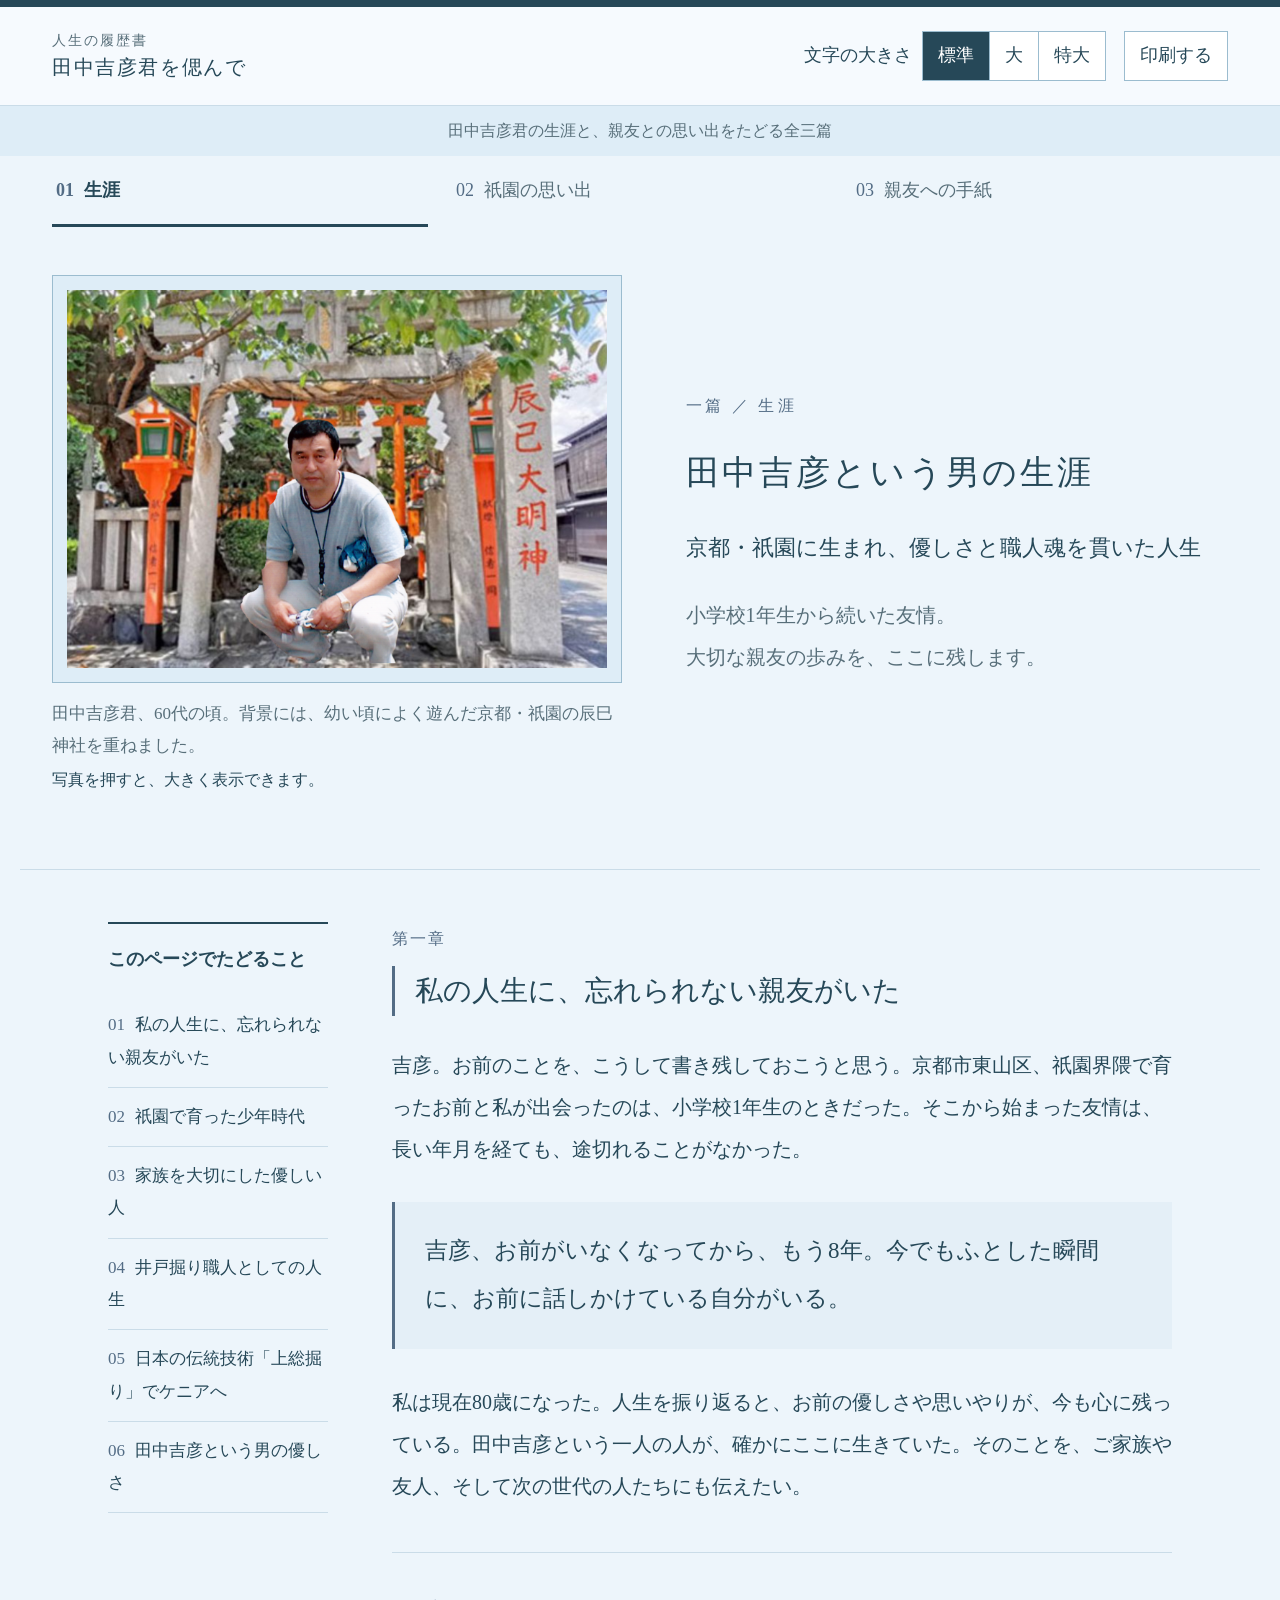
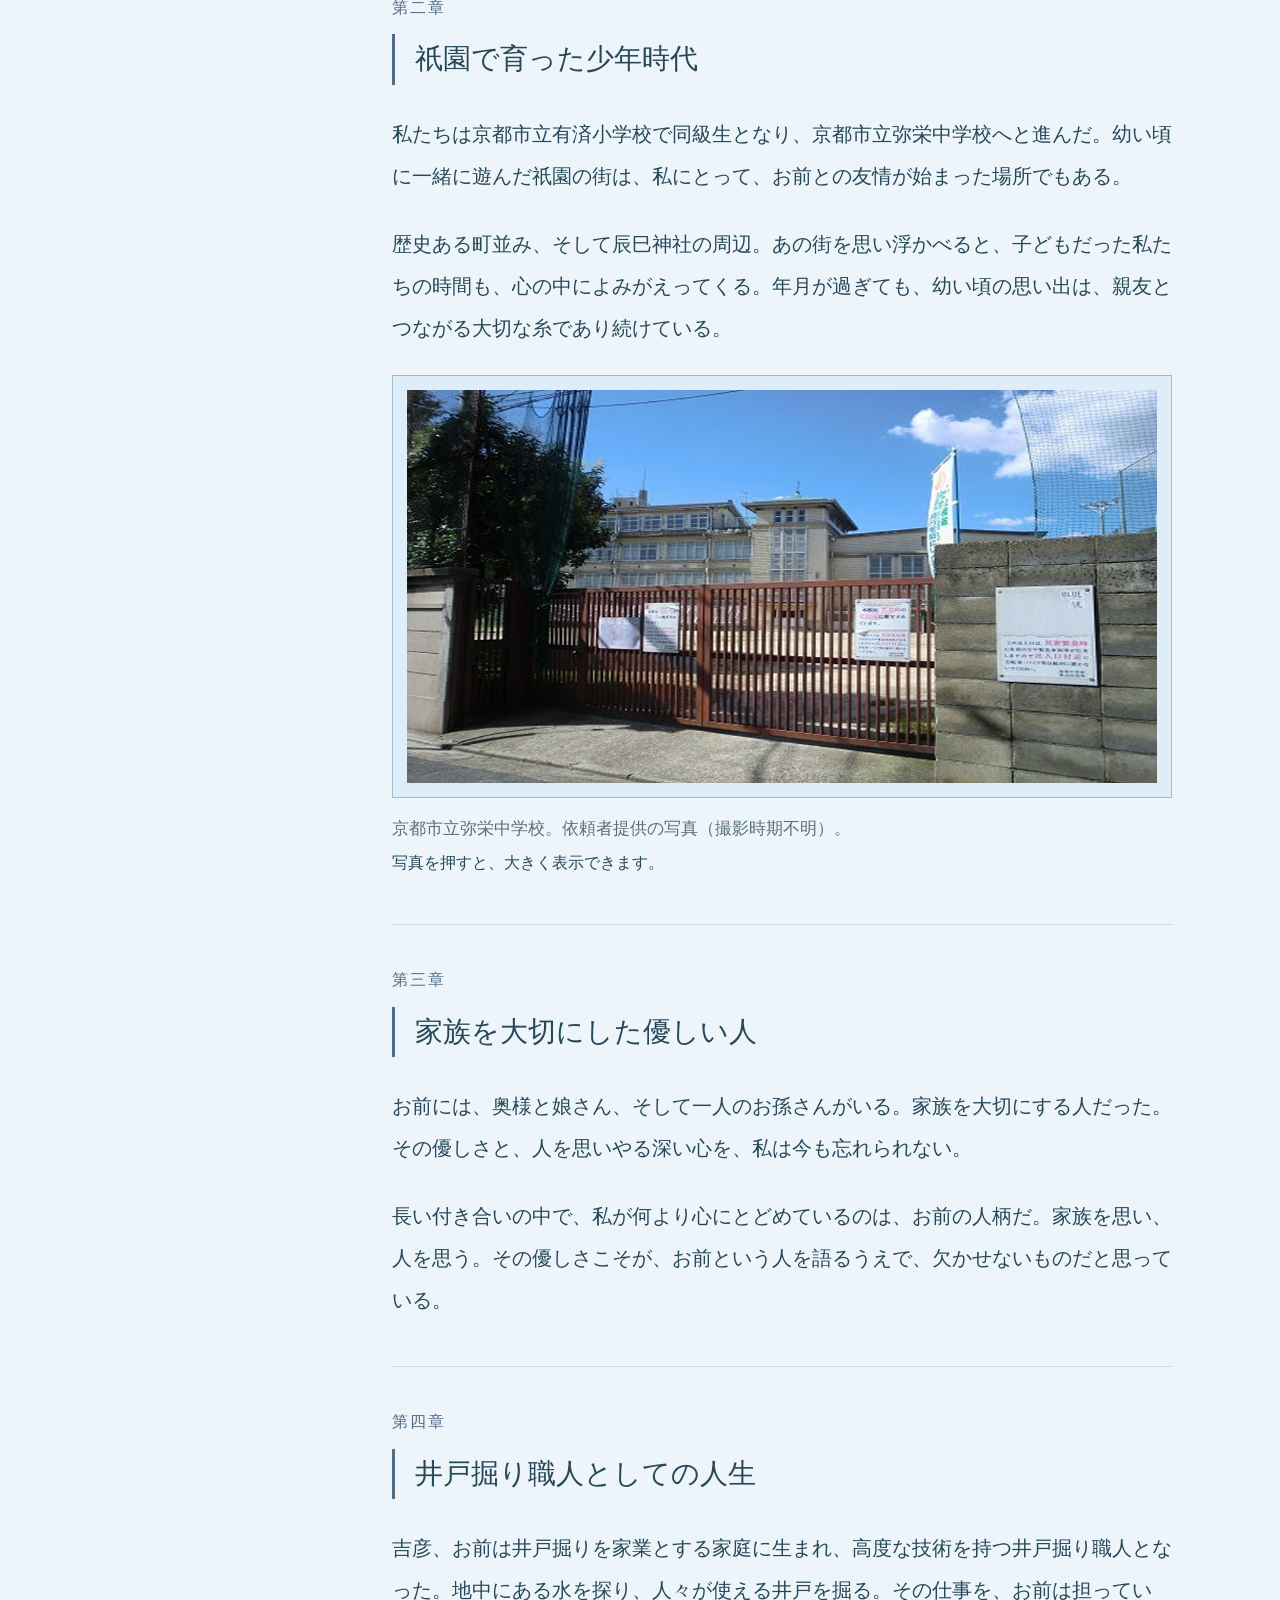
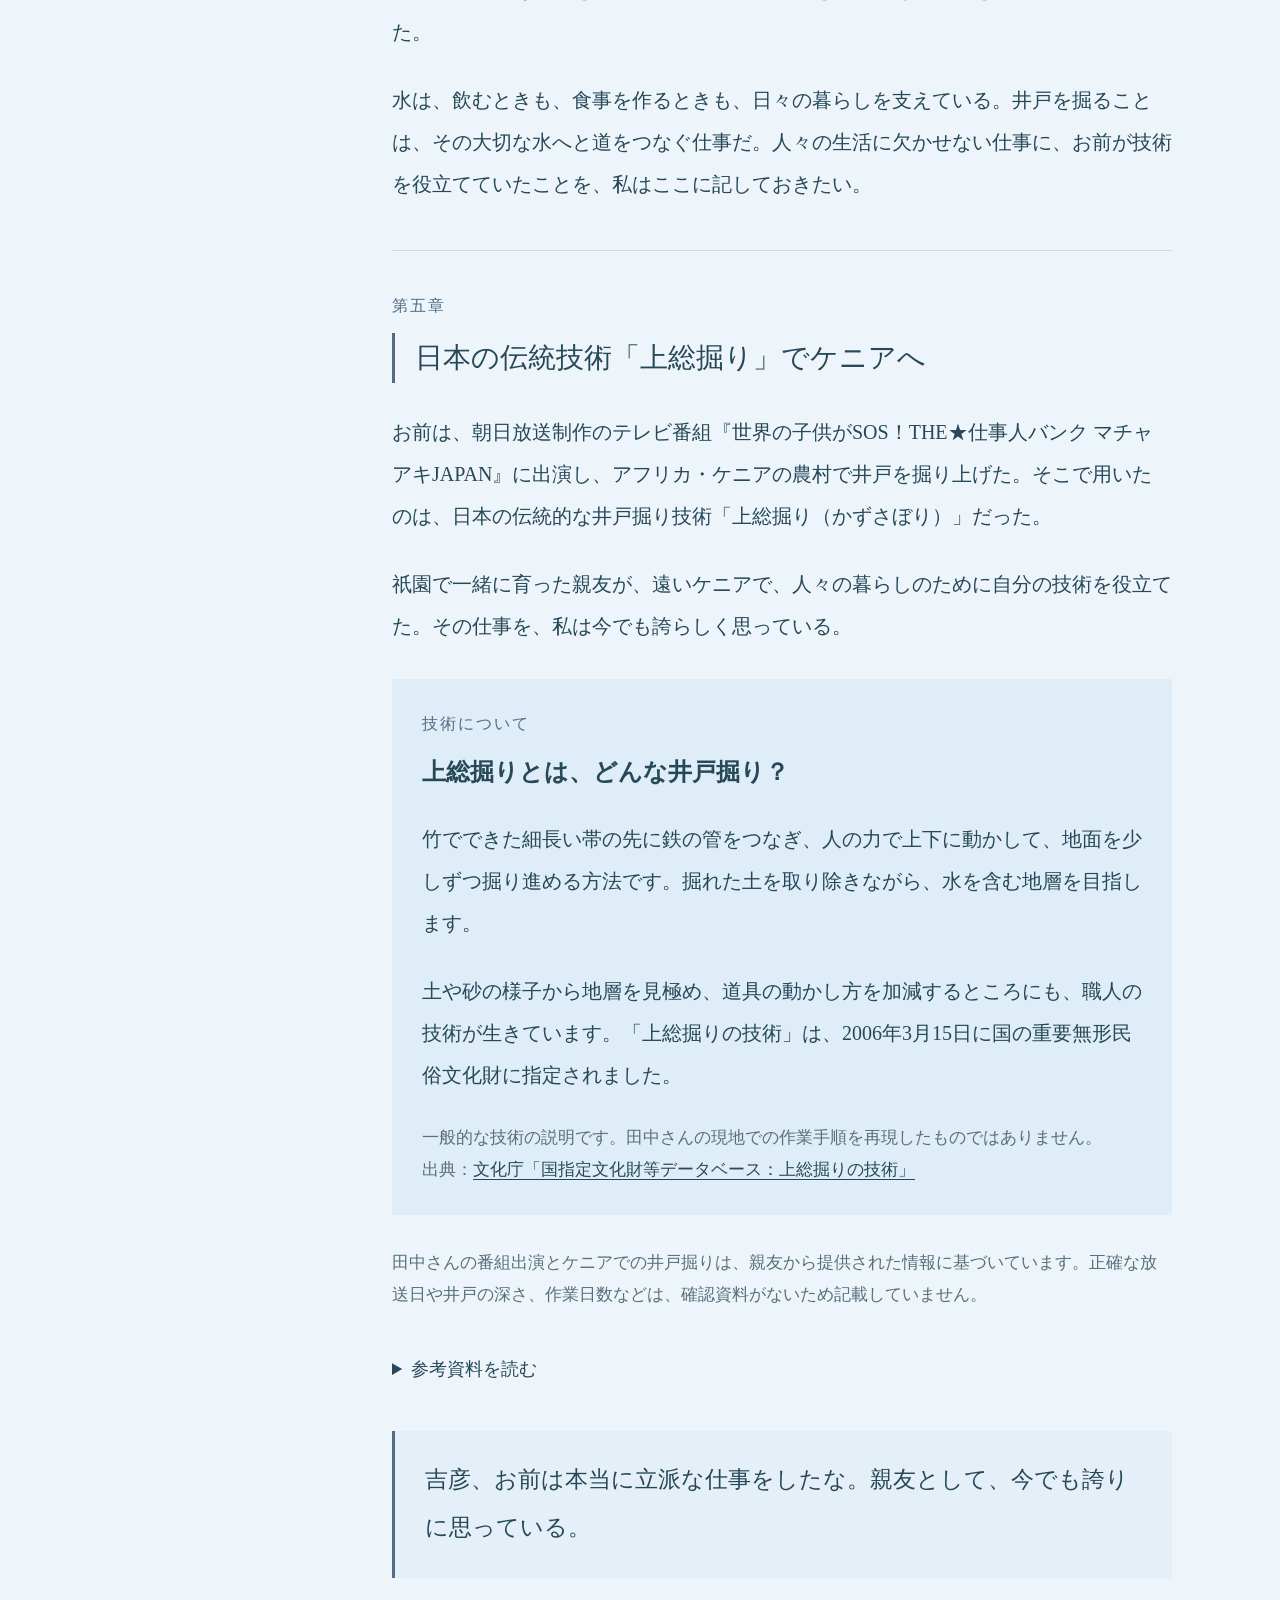
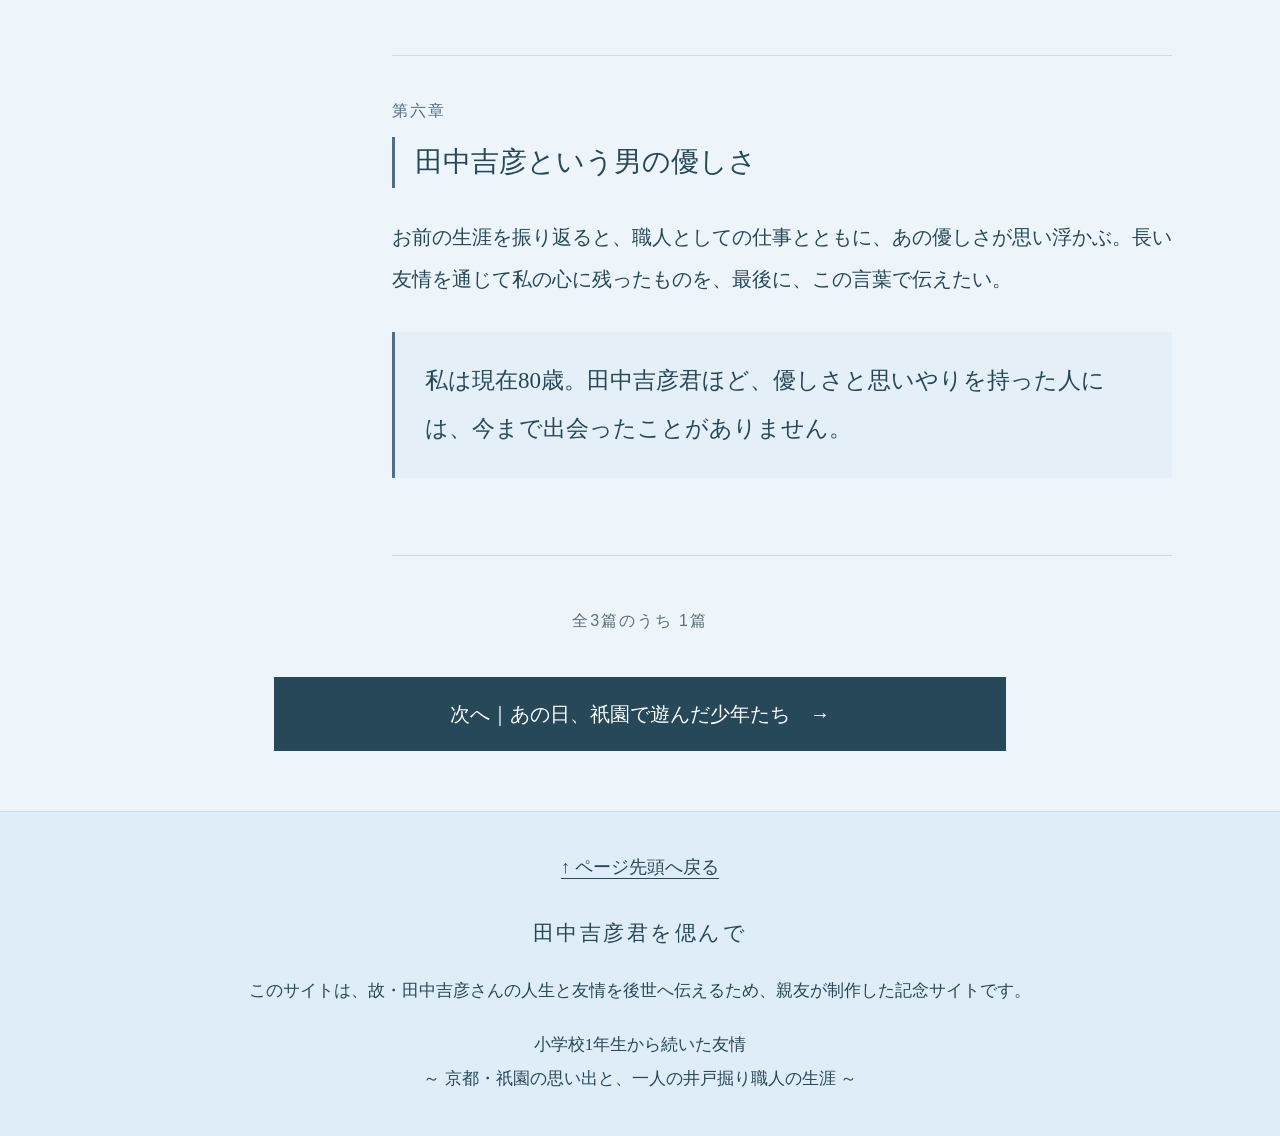
==== commit e509af06: "Apply soft blue palette across three memorial pages" ====
--- a/index.html
+++ b/index.html
@@ -7,7 +7,7 @@
 <meta name="description" content="京都・祇園に生まれ、優しさと職人魂を貫いた人生。小学校1年生から続いた友情を、80歳の親友がつづる記念サイトです。">
 <meta property="og:locale" content="ja_JP"><meta property="og:type" content="website"><meta property="og:site_name" content="人生の履歴書｜田中吉彦君を偲んで"><meta property="og:title" content="田中吉彦という男の生涯"><meta property="og:description" content="京都・祇園に生まれ、優しさと職人魂を貫いた人生">
 <meta property="og:url" content="https://tsuioku82.github.io/yoshihiko/index.html">
-<link rel="stylesheet" href="css/style.css"><script src="js/data.js" defer></script><script src="js/main.js" defer></script>
+<link rel="stylesheet" href="css/style.css?v=20261028-blue"><script src="js/data.js" defer></script><script src="js/main.js?v=20261019-photos" defer></script>
 <meta property="og:image" content="https://tsuioku82.github.io/yoshihiko/images/yosihiko.png">
 </head>
 <body id="top">
--- a/css/style.css
+++ b/css/style.css
@@ -1,12 +1,12 @@
 @charset "UTF-8";
-:root{--ink:#222222;--green:#244e40;--red:#803b3e;--paper:#faf8f1;--line:#d5d3c5;--body-size:20px;--scale:1;color-scheme:light}
+:root{--ink:#264858;--green:#264858;--red:#536c85;--paper:#edf5fb;--line:#cadce8;--body-size:20px;--scale:1;color-scheme:light}
 *{box-sizing:border-box}html{scroll-behavior:auto;font-size:var(--body-size)}body{margin:0;color:var(--ink);background:var(--paper);font-family:"Yu Mincho","Hiragino Mincho ProN","Noto Serif CJK JP",serif;font-size:1rem;line-height:2.1;overflow-wrap:anywhere}html[data-text-size=large]{--body-size:24px;--scale:1.2}html[data-text-size=xlarge]{--body-size:28px;--scale:1.4}
 a{color:var(--green);text-underline-offset:.25em}a:hover{text-decoration-thickness:2px}button,input{font:inherit}button,a{touch-action:manipulation}button{cursor:pointer}button:disabled{cursor:default}button:focus-visible,a:focus-visible,summary:focus-visible{outline:3px solid var(--red);outline-offset:5px}[hidden]{display:none!important}.skip{position:absolute;top:-120px;left:12px;background:white;padding:12px;z-index:10}.skip:focus{top:10px}
-.site-header{border-top:7px solid var(--green);background:#fffdf8;border-bottom:1px solid var(--line)}.header-inner{max-width:1240px;margin:auto;padding:22px 32px;display:flex;align-items:center;justify-content:space-between;gap:22px}.brand{color:var(--green);text-decoration:none;line-height:1.6;font-size:20px;letter-spacing:.08em}.brand small{display:block;font-family:"Yu Gothic",sans-serif;font-size:14px;letter-spacing:.14em;color:#59594f}.tools{display:flex;align-items:center;flex-wrap:wrap;gap:10px;font-family:"Yu Gothic",sans-serif;font-size:18px}.size-controls{display:flex;gap:0}.tools button{min-height:48px;padding:5px 15px;border:1px solid #727a6c;background:#fff;color:var(--green)}.size-controls button+button{border-left:0}.size-controls button[aria-pressed=true]{color:white;background:var(--green)}.print-button{margin-left:8px}.preview-note{text-align:center;padding:8px 20px;margin:0;background:#eeeee4;font-family:"Yu Gothic",sans-serif;font-size:16px;color:#4d5348}
-.page-nav{max-width:1240px;margin:auto;padding:0 32px;display:grid;grid-template-columns:repeat(3,1fr);gap:24px}.page-nav a{font-size:18px;text-decoration:none;line-height:1.8;padding:18px 4px;border-bottom:3px solid transparent;color:#55584e}.page-nav a[aria-current=page]{color:var(--green);border-color:var(--green);font-weight:bold}.page-nav span{font-family:Georgia,serif;color:var(--red);margin-right:10px}
-.hero{max-width:1240px;margin:48px auto 0;padding:0 32px 52px;display:grid;grid-template-columns:1.05fr 1fr;align-items:center;gap:64px;border-bottom:1px solid var(--line)}.hero-text{padding:20px 0}.eyebrow{font-family:"Yu Gothic",sans-serif;color:var(--red);font-size:16px;letter-spacing:.2em;margin:0 0 20px}.hero h1{font-size:calc(34px * var(--scale));line-height:1.8;font-weight:500;letter-spacing:.08em;margin:0 0 22px}.subtitle{color:var(--green);font-size:calc(22px * var(--scale));line-height:2;margin:0}.hero-intro{margin-top:24px;color:#55584e;font-size:1rem}.hero.simple{display:block;max-width:1000px;padding-top:16px}.hero.simple h1{max-width:900px}.photo{margin:0}.photo-frame{background:#eeede4;border:1px solid #d0d1c3;padding:14px}.photo-link{display:block;background:#fff;color:var(--green)}.portrait{display:block;width:100%;height:auto;object-fit:contain}.photo-missing{min-height:340px;display:flex;flex-direction:column;align-items:center;justify-content:center;text-align:center;padding:30px;background:repeating-linear-gradient(90deg,transparent,transparent 27px,#d9ddcf44 28px);color:var(--green)}.photo-missing .frame-mark{font-size:38px;font-weight:400;letter-spacing:.3em;line-height:1.6;margin:0 0 18px;border-top:1px solid #9ca995;border-bottom:1px solid #9ca995;padding:20px 15px}.photo-missing p{margin:4px 0;font-family:"Yu Gothic",sans-serif;font-size:17px}.photo-missing code{font-size:16px;word-break:break-all}.photo figcaption{margin:15px 0 0;line-height:1.9;font-size:17px;color:#55584e}.zoom-hint{font-family:"Yu Gothic",sans-serif;font-size:16px;color:var(--green)}
-.reading-layout{display:grid;grid-template-columns:220px minmax(0,780px);gap:64px;max-width:1128px;padding:52px 32px 0;margin:auto}.contents{font-family:"Yu Gothic",sans-serif;font-size:17px;line-height:1.9;align-self:start;border-top:2px solid var(--green);padding-top:18px}.contents h2{font-size:18px;margin:0 0 20px;color:var(--green)}.contents ol{list-style:none;padding:0;margin:0;counter-reset:chapter}.contents li{counter-increment:chapter;border-bottom:1px solid var(--line);padding:13px 0}.contents a{text-decoration:none;display:block}.contents a:before{content:counter(chapter,decimal-leading-zero);color:var(--red);font-family:Georgia,serif;margin-right:10px}.reading{min-width:0}.chapter{padding:0 0 45px;margin:0 0 38px;border-bottom:1px solid var(--line);scroll-margin-top:20px}.chapter:last-child{margin-bottom:0}.chapter-label{font-family:"Yu Gothic",sans-serif;font-size:16px;color:var(--red);letter-spacing:.13em;margin:0 0 10px}.chapter h2{font-weight:500;color:var(--green);font-size:calc(28px * var(--scale));line-height:1.8;margin:0 0 28px;padding-left:20px;border-left:3px solid var(--red)}.chapter h3{font-size:calc(24px * var(--scale));line-height:1.8;color:var(--green)}p{margin:0 0 1.3em}.chapter p:last-child{margin-bottom:0}blockquote{margin:32px 0;padding:25px 30px;border-left:3px solid var(--red);background:#f0eee3;font-size:calc(23px * var(--scale));line-height:2.1;color:var(--green)}blockquote p:last-child{margin-bottom:0}.explanation{background:#eef1e9;padding:28px 30px;margin:32px 0}.explanation h3{margin-top:0}.source-note{font-family:"Yu Gothic",sans-serif;font-size:17px;color:#55584e;line-height:1.9}.source-note a{overflow-wrap:anywhere}.references{margin-top:30px;font-size:18px}.references summary{cursor:pointer;color:var(--green);padding:10px 0;min-height:48px}.references ul{padding-left:24px}.letter{background:#fffdf8;border:1px solid var(--line);padding:36px 40px;font-size:calc(24px * var(--scale));line-height:2.1;color:var(--green)}.signature{text-align:right;font-size:1rem;color:var(--ink)}.legacy-list{padding-left:1.5em}.legacy-list li{margin-bottom:20px}.legacy-list strong{display:block;color:var(--green)}
-.page-turn{max-width:780px;margin:48px auto 60px;padding:0 24px;display:flex;flex-direction:column;gap:18px}.page-progress{font-family:"Yu Gothic",sans-serif;letter-spacing:.12em;text-align:center;color:#66685b;font-size:16px}.button{display:block;text-align:center;padding:18px 22px;min-height:60px;border:1px solid var(--green);text-decoration:none;font-family:"Yu Gothic",sans-serif;font-size:1rem;line-height:1.8;color:var(--green);background:transparent}.button.primary{background:var(--green);color:white}.button:hover{background:#e9ecdf}.button.primary:hover{background:#183c30}.footer{background:#eeeee4;border-top:1px solid var(--line);padding:32px 24px 40px;text-align:center}.footer p{max-width:800px;margin:20px auto 0;font-size:17px;line-height:2}.footer .footer-title{font-size:21px;color:var(--green);letter-spacing:.12em}.footer-links{display:flex;justify-content:center;gap:24px;flex-wrap:wrap;font-family:"Yu Gothic",sans-serif;font-size:18px}.footer-links a{min-height:48px;display:inline-flex;align-items:center}.dialog{max-width:95vw;width:1100px;max-height:94vh;padding:20px;background:var(--paper);border:1px solid var(--green)}.dialog::backdrop{background:#10231ce0}.dialog-header{display:flex;justify-content:space-between;gap:20px;align-items:center;margin-bottom:16px;font-family:"Yu Gothic",sans-serif}.dialog-header p{margin:0}.dialog-header button{padding:8px 24px;min-height:48px;border:1px solid var(--green);background:#fff}.dialog img{display:block;max-width:100%;height:auto;margin:auto}.dialog-caption{font-size:17px;line-height:1.8;margin:16px 0 0}.sr-only{position:absolute;width:1px;height:1px;padding:0;margin:-1px;overflow:hidden;clip:rect(0,0,0,0);white-space:nowrap;border:0}
+.site-header{border-top:7px solid var(--green);background:#f6fafe;border-bottom:1px solid var(--line)}.header-inner{max-width:1240px;margin:auto;padding:22px 32px;display:flex;align-items:center;justify-content:space-between;gap:22px}.brand{color:var(--green);text-decoration:none;line-height:1.6;font-size:20px;letter-spacing:.08em}.brand small{display:block;font-family:"Yu Gothic",sans-serif;font-size:14px;letter-spacing:.14em;color:#586f7a}.tools{display:flex;align-items:center;flex-wrap:wrap;gap:10px;font-family:"Yu Gothic",sans-serif;font-size:18px}.size-controls{display:flex;gap:0}.tools button{min-height:48px;padding:5px 15px;border:1px solid #9bbccf;background:#fff;color:var(--green)}.size-controls button+button{border-left:0}.size-controls button[aria-pressed=true]{color:white;background:var(--green)}.print-button{margin-left:8px}.preview-note{text-align:center;padding:8px 20px;margin:0;background:#deedf7;font-family:"Yu Gothic",sans-serif;font-size:16px;color:#586f7a}
+.page-nav{max-width:1240px;margin:auto;padding:0 32px;display:grid;grid-template-columns:repeat(3,1fr);gap:24px}.page-nav a{font-size:18px;text-decoration:none;line-height:1.8;padding:18px 4px;border-bottom:3px solid transparent;color:#586f7a}.page-nav a[aria-current=page]{color:var(--green);border-color:var(--green);font-weight:bold}.page-nav span{font-family:Georgia,serif;color:var(--red);margin-right:10px}
+.hero{max-width:1240px;margin:48px auto 0;padding:0 32px 52px;display:grid;grid-template-columns:1.05fr 1fr;align-items:center;gap:64px;border-bottom:1px solid var(--line)}.hero-text{padding:20px 0}.eyebrow{font-family:"Yu Gothic",sans-serif;color:var(--red);font-size:16px;letter-spacing:.2em;margin:0 0 20px}.hero h1{font-size:calc(34px * var(--scale));line-height:1.8;font-weight:500;letter-spacing:.08em;margin:0 0 22px}.subtitle{color:var(--green);font-size:calc(22px * var(--scale));line-height:2;margin:0}.hero-intro{margin-top:24px;color:#586f7a;font-size:1rem}.hero.simple{display:block;max-width:1000px;padding-top:16px}.hero.simple h1{max-width:900px}.photo{margin:0}.photo-frame{background:#deedf7;border:1px solid #9bbccf;padding:14px}.photo-link{display:block;background:#fff;color:var(--green)}.portrait{display:block;width:100%;height:auto;object-fit:contain}.photo-missing{min-height:340px;display:flex;flex-direction:column;align-items:center;justify-content:center;text-align:center;padding:30px;background:repeating-linear-gradient(90deg,transparent,transparent 27px,#c4dbea44 28px);color:var(--green)}.photo-missing .frame-mark{font-size:38px;font-weight:400;letter-spacing:.3em;line-height:1.6;margin:0 0 18px;border-top:1px solid #9bbccf;border-bottom:1px solid #9bbccf;padding:20px 15px}.photo-missing p{margin:4px 0;font-family:"Yu Gothic",sans-serif;font-size:17px}.photo-missing code{font-size:16px;word-break:break-all}.photo figcaption{margin:15px 0 0;line-height:1.9;font-size:17px;color:#586f7a}.zoom-hint{font-family:"Yu Gothic",sans-serif;font-size:16px;color:var(--green)}
+.reading-layout{display:grid;grid-template-columns:220px minmax(0,780px);gap:64px;max-width:1128px;padding:52px 32px 0;margin:auto}.contents{font-family:"Yu Gothic",sans-serif;font-size:17px;line-height:1.9;align-self:start;border-top:2px solid var(--green);padding-top:18px}.contents h2{font-size:18px;margin:0 0 20px;color:var(--green)}.contents ol{list-style:none;padding:0;margin:0;counter-reset:chapter}.contents li{counter-increment:chapter;border-bottom:1px solid var(--line);padding:13px 0}.contents a{text-decoration:none;display:block}.contents a:before{content:counter(chapter,decimal-leading-zero);color:var(--red);font-family:Georgia,serif;margin-right:10px}.reading{min-width:0}.chapter{padding:0 0 45px;margin:0 0 38px;border-bottom:1px solid var(--line);scroll-margin-top:20px}.chapter:last-child{margin-bottom:0}.chapter-label{font-family:"Yu Gothic",sans-serif;font-size:16px;color:var(--red);letter-spacing:.13em;margin:0 0 10px}.chapter h2{font-weight:500;color:var(--green);font-size:calc(28px * var(--scale));line-height:1.8;margin:0 0 28px;padding-left:20px;border-left:3px solid var(--red)}.chapter h3{font-size:calc(24px * var(--scale));line-height:1.8;color:var(--green)}p{margin:0 0 1.3em}.chapter p:last-child{margin-bottom:0}blockquote{margin:32px 0;padding:25px 30px;border-left:3px solid var(--red);background:#e4eff7;font-size:calc(23px * var(--scale));line-height:2.1;color:var(--green)}blockquote p:last-child{margin-bottom:0}.explanation{background:#deedf7;padding:28px 30px;margin:32px 0}.explanation h3{margin-top:0}.source-note{font-family:"Yu Gothic",sans-serif;font-size:17px;color:#586f7a;line-height:1.9}.source-note a{overflow-wrap:anywhere}.references{margin-top:30px;font-size:18px}.references summary{cursor:pointer;color:var(--green);padding:10px 0;min-height:48px}.references ul{padding-left:24px}.letter{background:#f6fafe;border:1px solid var(--line);padding:36px 40px;font-size:calc(24px * var(--scale));line-height:2.1;color:var(--green)}.signature{text-align:right;font-size:1rem;color:var(--ink)}.legacy-list{padding-left:1.5em}.legacy-list li{margin-bottom:20px}.legacy-list strong{display:block;color:var(--green)}
+.page-turn{max-width:780px;margin:48px auto 60px;padding:0 24px;display:flex;flex-direction:column;gap:18px}.page-progress{font-family:"Yu Gothic",sans-serif;letter-spacing:.12em;text-align:center;color:#586f7a;font-size:16px}.button{display:block;text-align:center;padding:18px 22px;min-height:60px;border:1px solid var(--green);text-decoration:none;font-family:"Yu Gothic",sans-serif;font-size:1rem;line-height:1.8;color:var(--green);background:transparent}.button.primary{background:var(--green);color:white}.button:hover{background:#deedf7}.button.primary:hover{background:#193847}.footer{background:#deedf7;border-top:1px solid var(--line);padding:32px 24px 40px;text-align:center}.footer p{max-width:800px;margin:20px auto 0;font-size:17px;line-height:2}.footer .footer-title{font-size:21px;color:var(--green);letter-spacing:.12em}.footer-links{display:flex;justify-content:center;gap:24px;flex-wrap:wrap;font-family:"Yu Gothic",sans-serif;font-size:18px}.footer-links a{min-height:48px;display:inline-flex;align-items:center}.dialog{max-width:95vw;width:1100px;max-height:94vh;padding:20px;background:var(--paper);border:1px solid var(--green)}.dialog::backdrop{background:#142d3ae0}.dialog-header{display:flex;justify-content:space-between;gap:20px;align-items:center;margin-bottom:16px;font-family:"Yu Gothic",sans-serif}.dialog-header p{margin:0}.dialog-header button{padding:8px 24px;min-height:48px;border:1px solid var(--green);background:#fff}.dialog img{display:block;max-width:100%;height:auto;margin:auto}.dialog-caption{font-size:17px;line-height:1.8;margin:16px 0 0}.sr-only{position:absolute;width:1px;height:1px;padding:0;margin:-1px;overflow:hidden;clip:rect(0,0,0,0);white-space:nowrap;border:0}
 @media(min-width:1500px){.hero{margin-top:65px}}@media(max-width:1000px){.hero{gap:34px}.reading-layout{grid-template-columns:180px minmax(0,1fr);gap:32px}.header-inner{align-items:flex-start;flex-direction:column}.hero h1{font-size:calc(32px * var(--scale))}}
 @media(max-width:720px){.header-inner{padding:20px}.tools{font-size:16px;gap:8px}.tools button{padding:6px 12px}.print-button{margin-left:0}.page-nav{padding:0 20px;gap:12px}.page-nav a{font-size:16px;padding:14px 0;line-height:1.7}.page-nav span{display:block}.hero{margin-top:28px;padding:0 20px 32px;grid-template-columns:minmax(0,1fr);gap:22px}.hero-text{padding:6px 0}.hero h1{font-size:calc(30px * var(--scale));letter-spacing:.02em}.hero.simple{padding-top:0}.subtitle{font-size:calc(21px * var(--scale))}.hero-intro{margin-bottom:0}.photo-missing{min-height:280px;padding:24px 14px}.reading-layout{display:block;padding:32px 20px 0}.contents{margin-bottom:42px}.contents ol{display:block}.contents li{padding:10px 0}.chapter h2{font-size:calc(26px * var(--scale));padding-left:14px}.chapter{padding-bottom:32px;margin-bottom:32px}blockquote{padding:22px 20px;font-size:calc(22px * var(--scale))}.explanation{padding:24px 20px}.letter{padding:28px 22px;font-size:calc(22px * var(--scale))}.page-turn{padding:0 20px;margin:32px auto 40px}.eyebrow{font-size:15px}.dialog{padding:14px}.dialog-header{align-items:flex-start}.dialog-header p{font-size:18px}}
 @media print{@page{margin:18mm}html,html[data-text-size]{--body-size:12pt;--scale:1}body{background:white;color:#222;line-height:1.9}.site-header,.page-nav,.preview-note,.contents,.page-turn,.footer-links,.dialog,.zoom-hint,.skip{display:none!important}.hero,.hero.simple{display:block;margin:0;padding:0 0 20px;border-color:#bbb;max-width:none}.hero h1{font-size:22pt}.hero-text{padding-top:15px}.photo{max-width:115mm;margin:0 auto}.photo-missing{min-height:40mm}.photo figcaption{font-size:10pt}.reading-layout{display:block;margin:20px 0 0;padding:0;max-width:none}.chapter{margin-bottom:24px;padding-bottom:20px}.chapter h2{font-size:17pt;break-after:avoid}.chapter h3{font-size:15pt}blockquote,.letter{font-size:14pt;background:white;border:1px solid #bbb;padding:15px 20px}.explanation{background:white;border:1px solid #bbb;padding:15px}p{orphans:3;widows:3}.footer{background:white;padding:15px 0}.footer p,.source-note{font-size:10pt}.references{font-size:10pt}.references ul{display:block}.source-note{color:#333}}
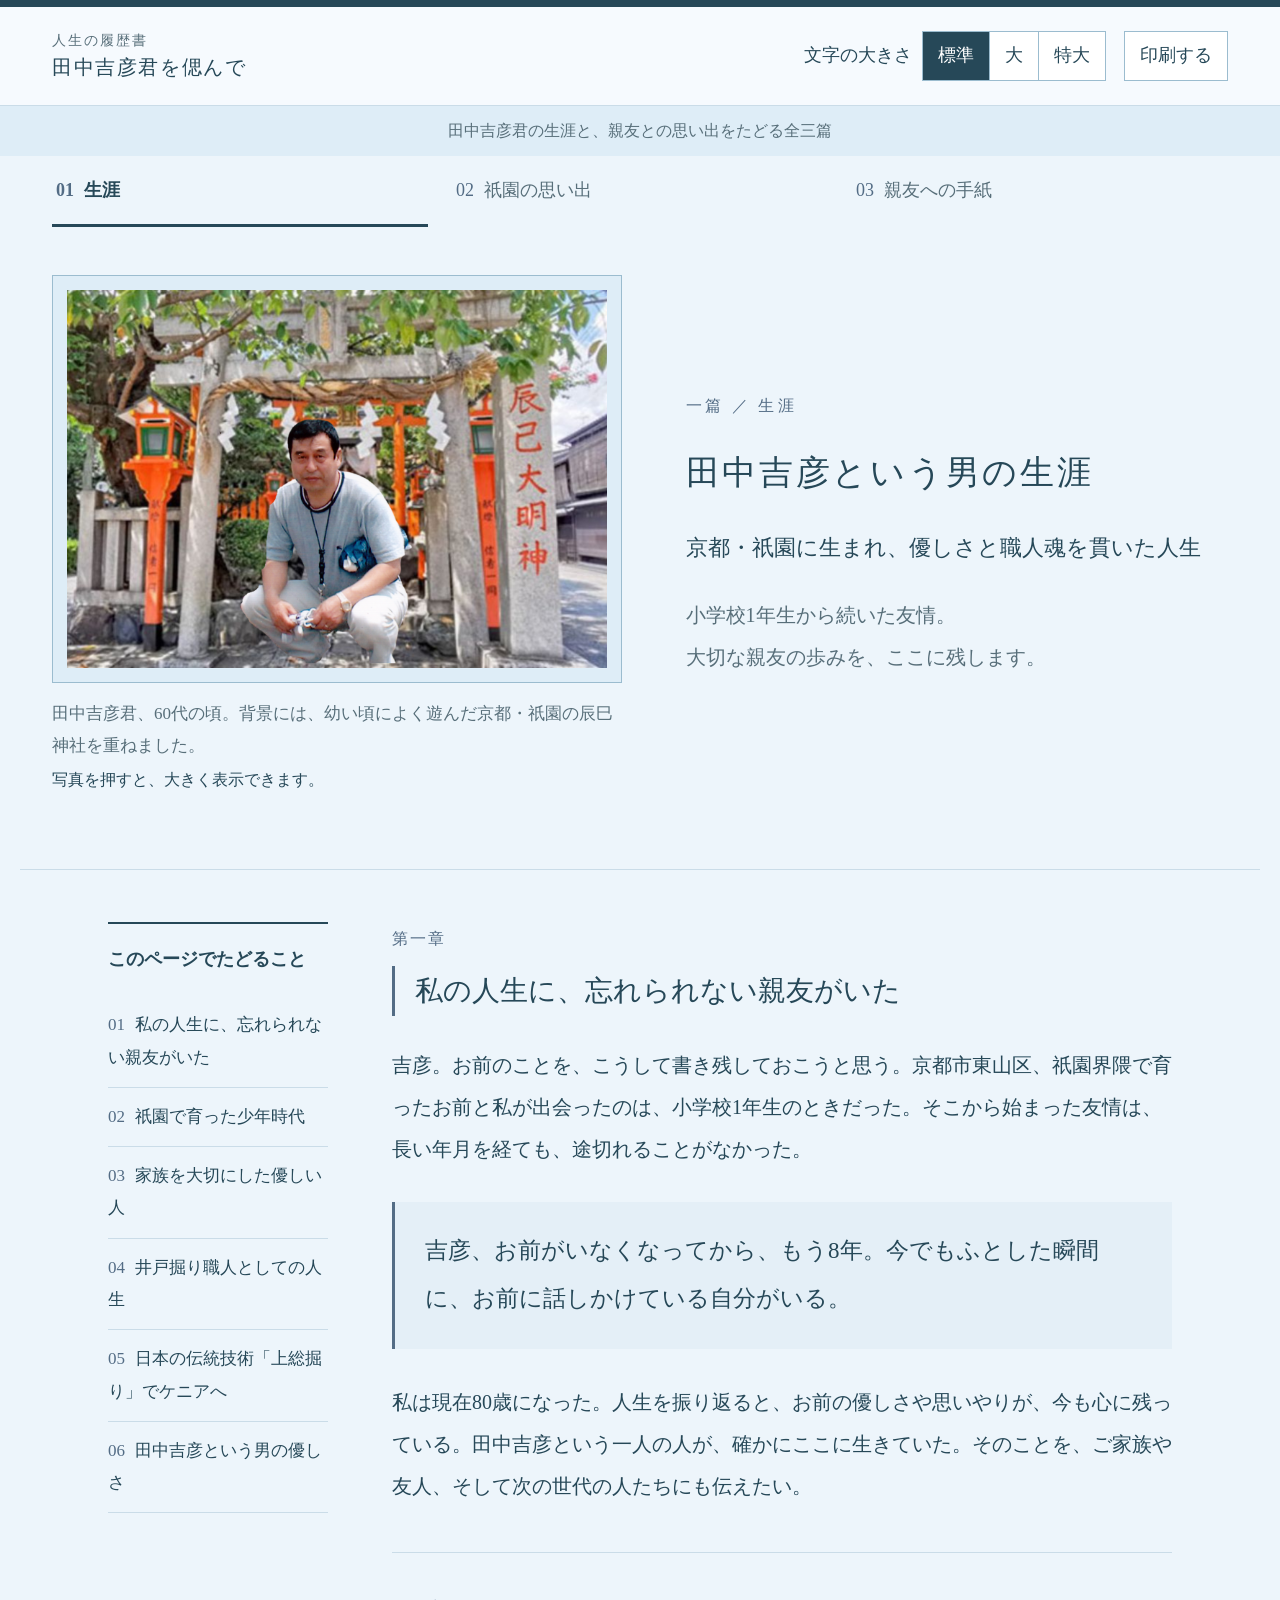
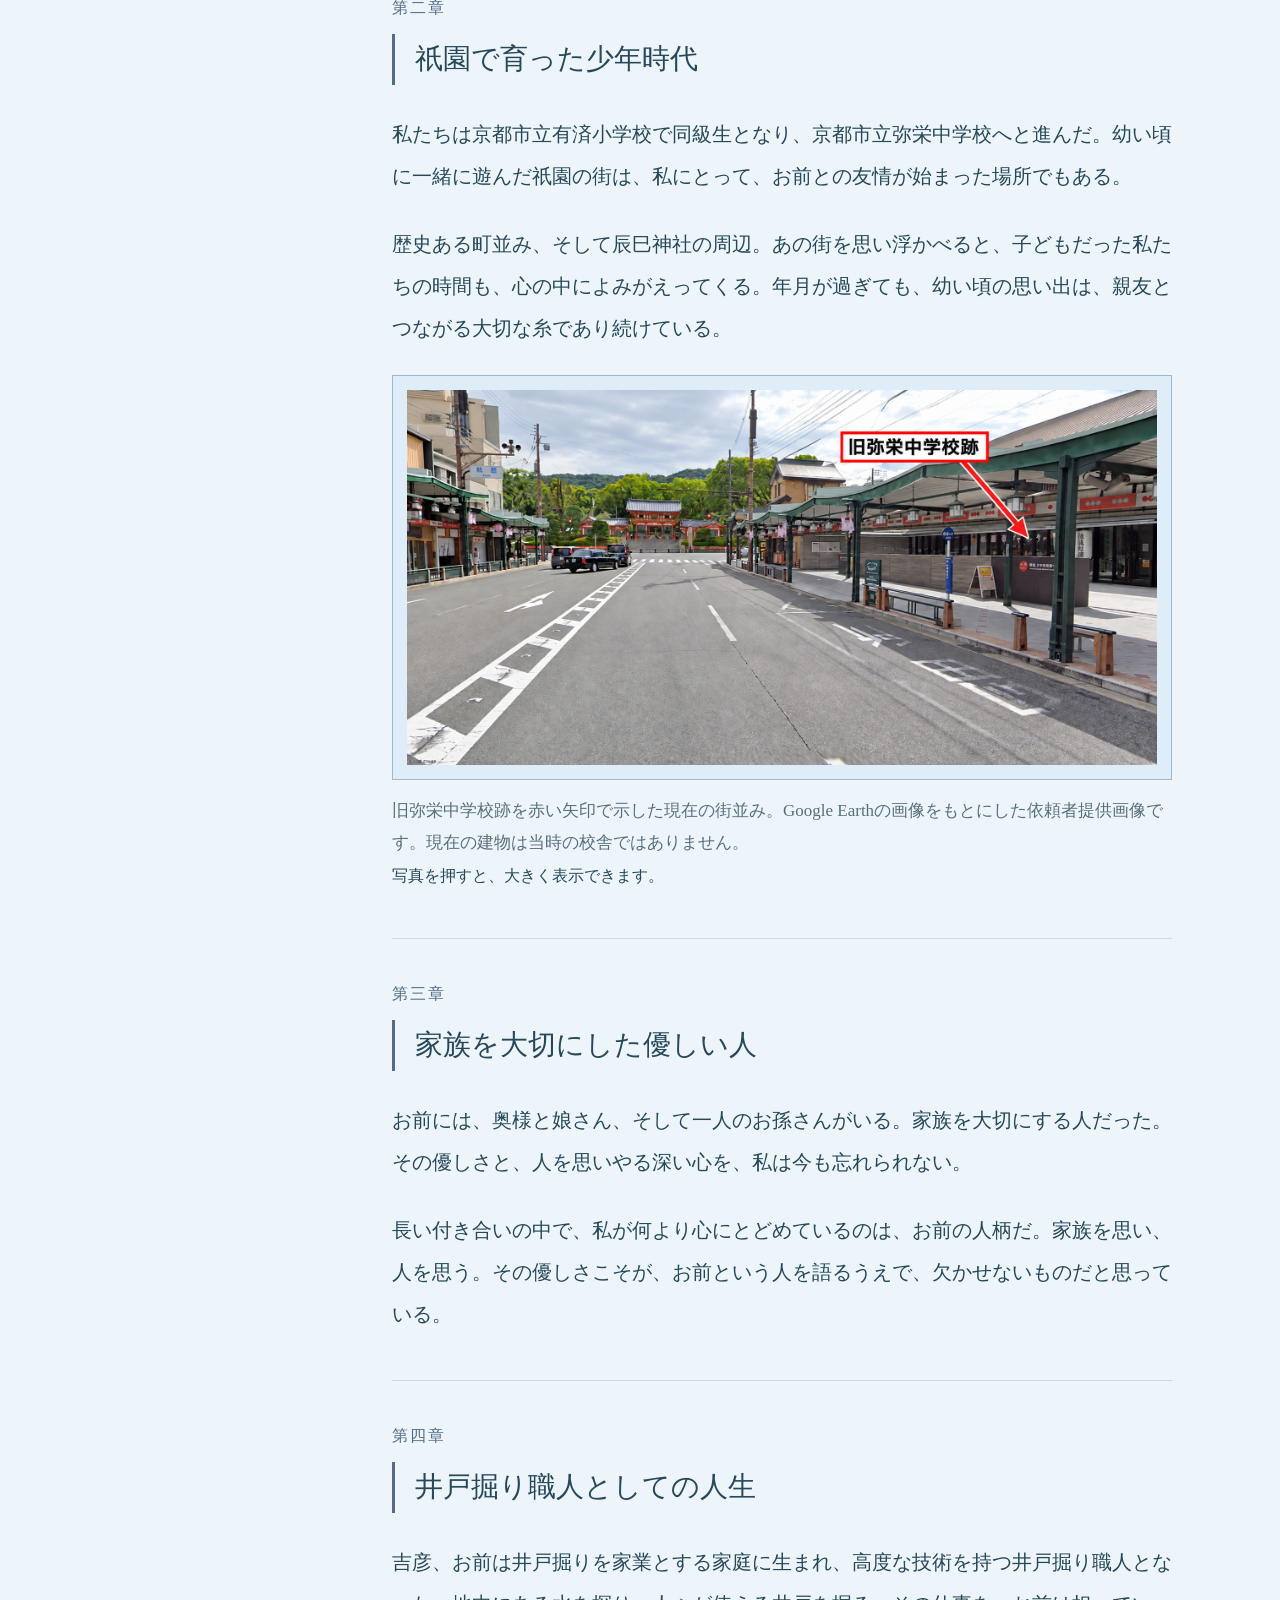
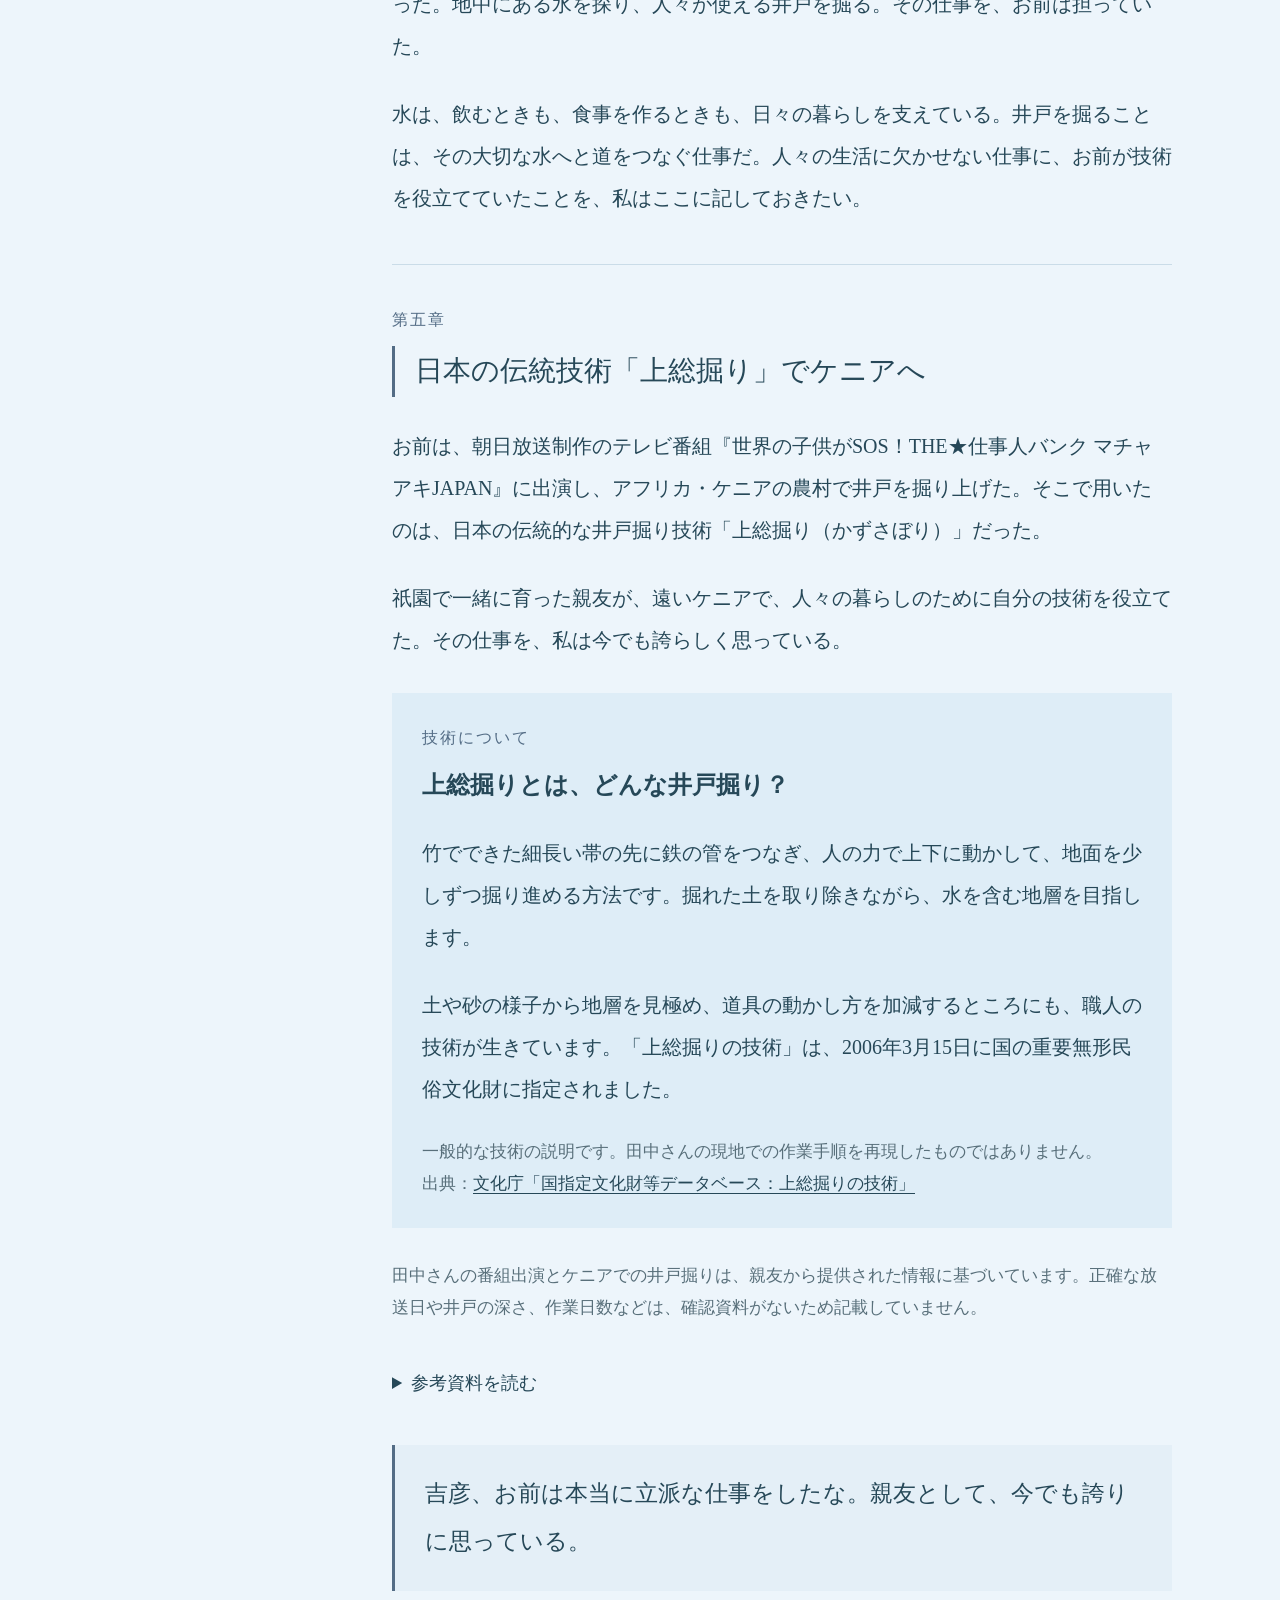
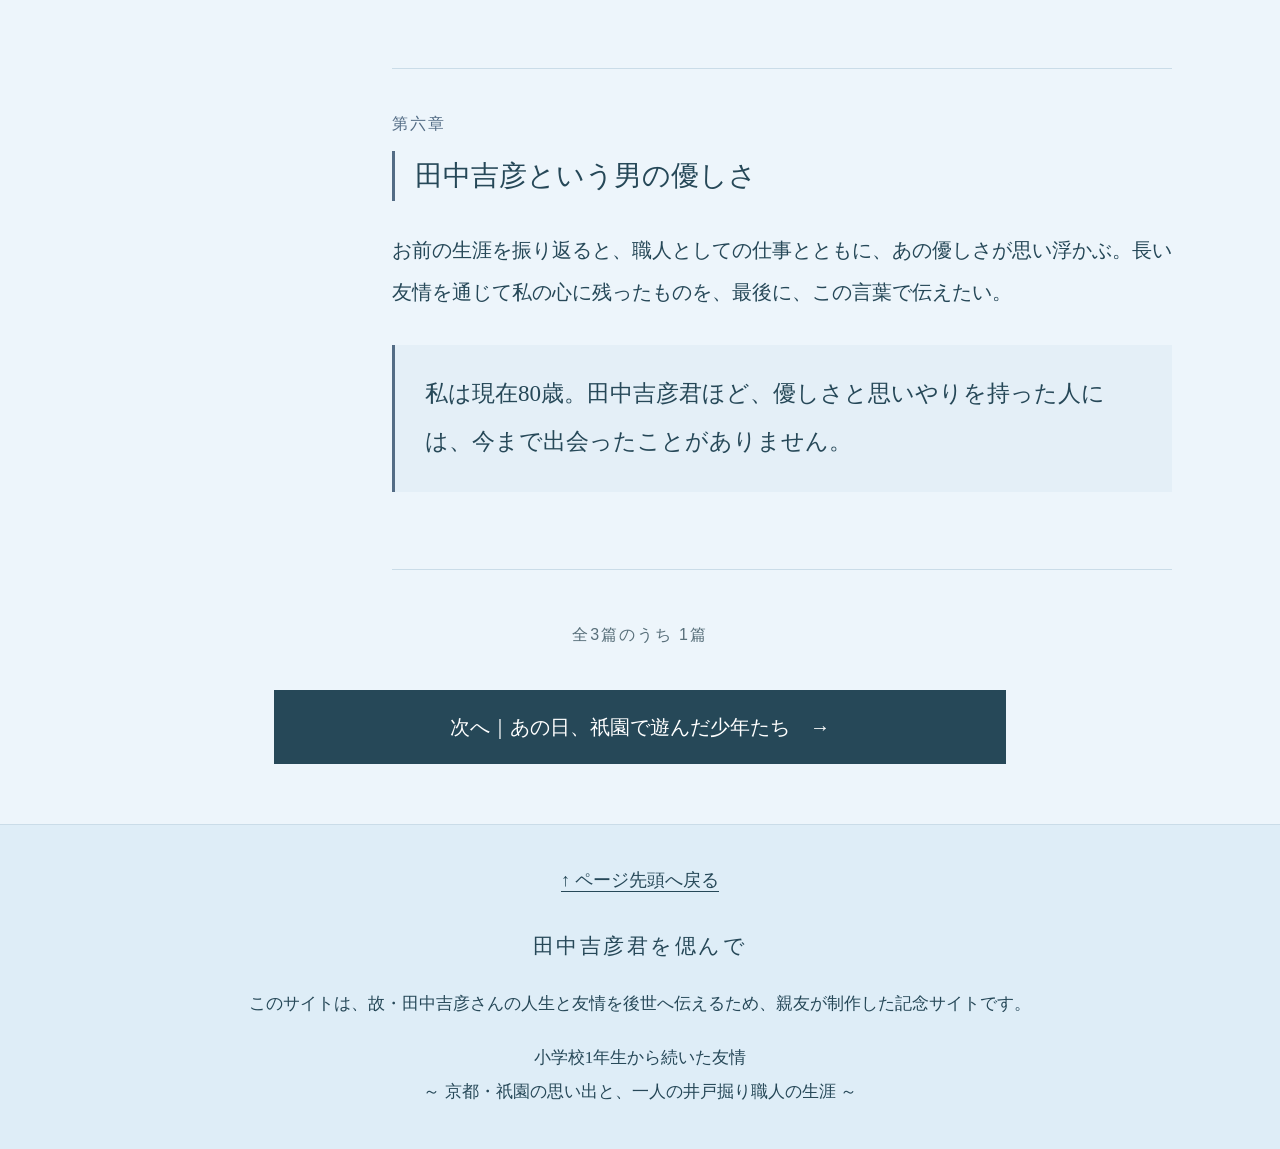
==== commit 0d0363e1: "Restore school-site arrow image and fix lazy photo visibility" ====
--- a/index.html
+++ b/index.html
@@ -7,7 +7,7 @@
 <meta name="description" content="京都・祇園に生まれ、優しさと職人魂を貫いた人生。小学校1年生から続いた友情を、80歳の親友がつづる記念サイトです。">
 <meta property="og:locale" content="ja_JP"><meta property="og:type" content="website"><meta property="og:site_name" content="人生の履歴書｜田中吉彦君を偲んで"><meta property="og:title" content="田中吉彦という男の生涯"><meta property="og:description" content="京都・祇園に生まれ、優しさと職人魂を貫いた人生">
 <meta property="og:url" content="https://tsuioku82.github.io/yoshihiko/index.html">
-<link rel="stylesheet" href="css/style.css?v=20261028-blue"><script src="js/data.js" defer></script><script src="js/main.js?v=20261019-photos" defer></script>
+<link rel="stylesheet" href="css/style.css?v=20261028-blue"><script src="js/data.js" defer></script><script src="js/main.js?v=20261028-arrow-photo" defer></script>
 <meta property="og:image" content="https://tsuioku82.github.io/yoshihiko/images/yosihiko.png">
 </head>
 <body id="top">
@@ -17,7 +17,7 @@
 <nav class="page-nav" aria-label="全3ページ"><a href="index.html" aria-current="page"><span>01</span>生涯</a><a href="memories.html" ><span>02</span>祇園の思い出</a><a href="message.html" ><span>03</span>親友への手紙</a></nav>
 <main id="main">
 <div class="hero "><div id="portrait"><figure class="photo" data-photo><div class="photo-frame"><a class="photo-link" data-photo-link href="images/yosihiko.png" aria-label="田中吉彦君の写真を拡大する"><img class="portrait" width="1500" height="1050" decoding="async" src="images/yosihiko.png" alt="60代の田中吉彦君。背景に幼い頃の思い出の場所、京都・祇園の辰巳神社を重ねた写真。"></a><div class="photo-missing" data-photo-missing hidden><div class="frame-mark" aria-hidden="true">思い出の<br>一枚</div><p>写真を読み込めませんでした。<br>再読み込みしてご確認ください。</p></div></div><figcaption>田中吉彦君、60代の頃。背景には、幼い頃によく遊んだ京都・祇園の辰巳神社を重ねました。</figcaption><p class="zoom-hint" data-zoom-hint hidden>写真を押すと、大きく表示できます。</p></figure></div><div class="hero-text"><p class="eyebrow">一篇 ／ 生涯</p><h1>田中吉彦という男の生涯</h1><p class="subtitle">京都・祇園に生まれ、優しさと職人魂を貫いた人生</p><p class="hero-intro">小学校1年生から続いた友情。<br>大切な親友の歩みを、ここに残します。</p></div></div>
-<div class="reading-layout"><nav class="contents" aria-label="このページの目次"><h2>このページでたどること</h2><ol><li><a href="#chapter-1">私の人生に、忘れられない親友がいた</a></li><li><a href="#chapter-2">祇園で育った少年時代</a></li><li><a href="#chapter-3">家族を大切にした優しい人</a></li><li><a href="#chapter-4">井戸掘り職人としての人生</a></li><li><a href="#chapter-5">日本の伝統技術「上総掘り」でケニアへ</a></li><li><a href="#chapter-6">田中吉彦という男の優しさ</a></li></ol></nav><div class="reading"><section class="chapter" id="chapter-1" aria-labelledby="heading-1"><p class="chapter-label">第一章</p><h2 id="heading-1">私の人生に、忘れられない親友がいた</h2><p>吉彦。お前のことを、こうして書き残しておこうと思う。京都市東山区、祇園界隈で育ったお前と私が出会ったのは、小学校1年生のときだった。そこから始まった友情は、長い年月を経ても、途切れることがなかった。</p><blockquote><p>吉彦、お前がいなくなってから、もう8年。今でもふとした瞬間に、お前に話しかけている自分がいる。</p></blockquote><p>私は現在80歳になった。人生を振り返ると、お前の優しさや思いやりが、今も心に残っている。田中吉彦という一人の人が、確かにここに生きていた。そのことを、ご家族や友人、そして次の世代の人たちにも伝えたい。</p></section><section class="chapter" id="chapter-2" aria-labelledby="heading-2"><p class="chapter-label">第二章</p><h2 id="heading-2">祇園で育った少年時代</h2><p>私たちは京都市立有済小学校で同級生となり、京都市立弥栄中学校へと進んだ。幼い頃に一緒に遊んだ祇園の街は、私にとって、お前との友情が始まった場所でもある。</p><p>歴史ある町並み、そして辰巳神社の周辺。あの街を思い浮かべると、子どもだった私たちの時間も、心の中によみがえってくる。年月が過ぎても、幼い頃の思い出は、親友とつながる大切な糸であり続けている。</p><figure class="photo" data-photo data-photo-path="images/弥栄中学校-2.jpg" data-photo-caption="京都市立弥栄中学校。依頼者提供の写真（撮影時期不明）。" data-photo-title="京都市立弥栄中学校の写真"><div class="photo-frame"><a class="photo-link" data-photo-link href="images/弥栄中学校-2.jpg" aria-label="京都市立弥栄中学校の写真を拡大する"><img class="portrait" src="images/弥栄中学校-2.jpg" width="1200" height="630" loading="lazy" decoding="async" alt="京都市立弥栄中学校の校門と校舎。"></a><div class="photo-missing" data-photo-missing hidden><p>写真を読み込めませんでした。再読み込みしてご確認ください。</p></div></div><figcaption>京都市立弥栄中学校。依頼者提供の写真（撮影時期不明）。</figcaption><p class="zoom-hint" data-zoom-hint hidden>写真を押すと、大きく表示できます。</p></figure></section><section class="chapter" id="chapter-3" aria-labelledby="heading-3"><p class="chapter-label">第三章</p><h2 id="heading-3">家族を大切にした優しい人</h2><p>お前には、奥様と娘さん、そして一人のお孫さんがいる。家族を大切にする人だった。その優しさと、人を思いやる深い心を、私は今も忘れられない。</p><p data-daughter-occupation hidden></p><p>長い付き合いの中で、私が何より心にとどめているのは、お前の人柄だ。家族を思い、人を思う。その優しさこそが、お前という人を語るうえで、欠かせないものだと思っている。</p></section><section class="chapter" id="chapter-4" aria-labelledby="heading-4"><p class="chapter-label">第四章</p><h2 id="heading-4">井戸掘り職人としての人生</h2><p>吉彦、お前は井戸掘りを家業とする家庭に生まれ、高度な技術を持つ井戸掘り職人となった。地中にある水を探り、人々が使える井戸を掘る。その仕事を、お前は担っていた。</p><p>水は、飲むときも、食事を作るときも、日々の暮らしを支えている。井戸を掘ることは、その大切な水へと道をつなぐ仕事だ。人々の生活に欠かせない仕事に、お前が技術を役立てていたことを、私はここに記しておきたい。</p></section><section class="chapter" id="chapter-5" aria-labelledby="heading-5"><p class="chapter-label">第五章</p><h2 id="heading-5">日本の伝統技術「上総掘り」でケニアへ</h2><p>お前は、朝日放送制作のテレビ番組『世界の子供がSOS！THE★仕事人バンク マチャアキJAPAN』に出演し、アフリカ・ケニアの農村で井戸を掘り上げた。そこで用いたのは、日本の伝統的な井戸掘り技術「上総掘り（かずさぼり）」だった。</p><p>祇園で一緒に育った親友が、遠いケニアで、人々の暮らしのために自分の技術を役立てた。その仕事を、私は今でも誇らしく思っている。</p><aside class="explanation" aria-labelledby="kazusa-title"><p class="chapter-label">技術について</p><h3 id="kazusa-title">上総掘りとは、どんな井戸掘り？</h3><p>竹でできた細長い帯の先に鉄の管をつなぎ、人の力で上下に動かして、地面を少しずつ掘り進める方法です。掘れた土を取り除きながら、水を含む地層を目指します。</p><p>土や砂の様子から地層を見極め、道具の動かし方を加減するところにも、職人の技術が生きています。「上総掘りの技術」は、2006年3月15日に国の重要無形民俗文化財に指定されました。</p><p class="source-note">一般的な技術の説明です。田中さんの現地での作業手順を再現したものではありません。<br>出典：<a href="https://kunishitei.bunka.go.jp/heritage/detail/302/00000810">文化庁「国指定文化財等データベース：上総掘りの技術」</a></p></aside><p class="source-note">田中さんの番組出演とケニアでの井戸掘りは、親友から提供された情報に基づいています。正確な放送日や井戸の深さ、作業日数などは、確認資料がないため記載していません。</p><details class="references"><summary>参考資料を読む</summary><ul><li><a href="https://kunishitei.bunka.go.jp/heritage/detail/302/00000810">文化庁：上総掘りの技術</a>（技術と文化財指定の資料）</li><li><a href="https://ja.wikipedia.org/wiki/世界の子供がSOS!THE★仕事人バンク_マチャアキJAPAN">Wikipedia：番組概要</a>（参考情報。田中さんの出演回を裏付ける一次資料ではありません）</li></ul><p class="source-note">番組映像は、権利関係を確認できていないため掲載していません。</p></details><blockquote><p>吉彦、お前は本当に立派な仕事をしたな。親友として、今でも誇りに思っている。</p></blockquote></section><section class="chapter" id="chapter-6" aria-labelledby="heading-6"><p class="chapter-label">第六章</p><h2 id="heading-6">田中吉彦という男の優しさ</h2><p>お前の生涯を振り返ると、職人としての仕事とともに、あの優しさが思い浮かぶ。長い友情を通じて私の心に残ったものを、最後に、この言葉で伝えたい。</p><blockquote><p>私は現在80歳。田中吉彦君ほど、優しさと思いやりを持った人には、今まで出会ったことがありません。</p></blockquote></section></div></div>
+<div class="reading-layout"><nav class="contents" aria-label="このページの目次"><h2>このページでたどること</h2><ol><li><a href="#chapter-1">私の人生に、忘れられない親友がいた</a></li><li><a href="#chapter-2">祇園で育った少年時代</a></li><li><a href="#chapter-3">家族を大切にした優しい人</a></li><li><a href="#chapter-4">井戸掘り職人としての人生</a></li><li><a href="#chapter-5">日本の伝統技術「上総掘り」でケニアへ</a></li><li><a href="#chapter-6">田中吉彦という男の優しさ</a></li></ol></nav><div class="reading"><section class="chapter" id="chapter-1" aria-labelledby="heading-1"><p class="chapter-label">第一章</p><h2 id="heading-1">私の人生に、忘れられない親友がいた</h2><p>吉彦。お前のことを、こうして書き残しておこうと思う。京都市東山区、祇園界隈で育ったお前と私が出会ったのは、小学校1年生のときだった。そこから始まった友情は、長い年月を経ても、途切れることがなかった。</p><blockquote><p>吉彦、お前がいなくなってから、もう8年。今でもふとした瞬間に、お前に話しかけている自分がいる。</p></blockquote><p>私は現在80歳になった。人生を振り返ると、お前の優しさや思いやりが、今も心に残っている。田中吉彦という一人の人が、確かにここに生きていた。そのことを、ご家族や友人、そして次の世代の人たちにも伝えたい。</p></section><section class="chapter" id="chapter-2" aria-labelledby="heading-2"><p class="chapter-label">第二章</p><h2 id="heading-2">祇園で育った少年時代</h2><p>私たちは京都市立有済小学校で同級生となり、京都市立弥栄中学校へと進んだ。幼い頃に一緒に遊んだ祇園の街は、私にとって、お前との友情が始まった場所でもある。</p><p>歴史ある町並み、そして辰巳神社の周辺。あの街を思い浮かべると、子どもだった私たちの時間も、心の中によみがえってくる。年月が過ぎても、幼い頃の思い出は、親友とつながる大切な糸であり続けている。</p><figure class="photo" data-photo data-photo-path="images/yasaka-jhs-site.png" data-photo-caption="旧弥栄中学校跡を赤い矢印で示した現在の街並み。Google Earthの画像をもとにした依頼者提供画像です。現在の建物は当時の校舎ではありません。" data-photo-title="旧弥栄中学校跡の画像"><div class="photo-frame"><a class="photo-link" data-photo-link href="images/yasaka-jhs-site.png" aria-label="旧弥栄中学校跡の画像を拡大する"><img class="portrait" src="images/yasaka-jhs-site.png" width="1774" height="887" loading="lazy" decoding="async" alt="祇園の街並みの右側に、旧弥栄中学校跡の文字と赤い矢印を添えた画像。"></a><div class="photo-missing" data-photo-missing hidden><p>写真を読み込めませんでした。再読み込みしてご確認ください。</p></div></div><figcaption>旧弥栄中学校跡を赤い矢印で示した現在の街並み。Google Earthの画像をもとにした依頼者提供画像です。現在の建物は当時の校舎ではありません。</figcaption><p class="zoom-hint" data-zoom-hint hidden>写真を押すと、大きく表示できます。</p></figure></section><section class="chapter" id="chapter-3" aria-labelledby="heading-3"><p class="chapter-label">第三章</p><h2 id="heading-3">家族を大切にした優しい人</h2><p>お前には、奥様と娘さん、そして一人のお孫さんがいる。家族を大切にする人だった。その優しさと、人を思いやる深い心を、私は今も忘れられない。</p><p data-daughter-occupation hidden></p><p>長い付き合いの中で、私が何より心にとどめているのは、お前の人柄だ。家族を思い、人を思う。その優しさこそが、お前という人を語るうえで、欠かせないものだと思っている。</p></section><section class="chapter" id="chapter-4" aria-labelledby="heading-4"><p class="chapter-label">第四章</p><h2 id="heading-4">井戸掘り職人としての人生</h2><p>吉彦、お前は井戸掘りを家業とする家庭に生まれ、高度な技術を持つ井戸掘り職人となった。地中にある水を探り、人々が使える井戸を掘る。その仕事を、お前は担っていた。</p><p>水は、飲むときも、食事を作るときも、日々の暮らしを支えている。井戸を掘ることは、その大切な水へと道をつなぐ仕事だ。人々の生活に欠かせない仕事に、お前が技術を役立てていたことを、私はここに記しておきたい。</p></section><section class="chapter" id="chapter-5" aria-labelledby="heading-5"><p class="chapter-label">第五章</p><h2 id="heading-5">日本の伝統技術「上総掘り」でケニアへ</h2><p>お前は、朝日放送制作のテレビ番組『世界の子供がSOS！THE★仕事人バンク マチャアキJAPAN』に出演し、アフリカ・ケニアの農村で井戸を掘り上げた。そこで用いたのは、日本の伝統的な井戸掘り技術「上総掘り（かずさぼり）」だった。</p><p>祇園で一緒に育った親友が、遠いケニアで、人々の暮らしのために自分の技術を役立てた。その仕事を、私は今でも誇らしく思っている。</p><aside class="explanation" aria-labelledby="kazusa-title"><p class="chapter-label">技術について</p><h3 id="kazusa-title">上総掘りとは、どんな井戸掘り？</h3><p>竹でできた細長い帯の先に鉄の管をつなぎ、人の力で上下に動かして、地面を少しずつ掘り進める方法です。掘れた土を取り除きながら、水を含む地層を目指します。</p><p>土や砂の様子から地層を見極め、道具の動かし方を加減するところにも、職人の技術が生きています。「上総掘りの技術」は、2006年3月15日に国の重要無形民俗文化財に指定されました。</p><p class="source-note">一般的な技術の説明です。田中さんの現地での作業手順を再現したものではありません。<br>出典：<a href="https://kunishitei.bunka.go.jp/heritage/detail/302/00000810">文化庁「国指定文化財等データベース：上総掘りの技術」</a></p></aside><p class="source-note">田中さんの番組出演とケニアでの井戸掘りは、親友から提供された情報に基づいています。正確な放送日や井戸の深さ、作業日数などは、確認資料がないため記載していません。</p><details class="references"><summary>参考資料を読む</summary><ul><li><a href="https://kunishitei.bunka.go.jp/heritage/detail/302/00000810">文化庁：上総掘りの技術</a>（技術と文化財指定の資料）</li><li><a href="https://ja.wikipedia.org/wiki/世界の子供がSOS!THE★仕事人バンク_マチャアキJAPAN">Wikipedia：番組概要</a>（参考情報。田中さんの出演回を裏付ける一次資料ではありません）</li></ul><p class="source-note">番組映像は、権利関係を確認できていないため掲載していません。</p></details><blockquote><p>吉彦、お前は本当に立派な仕事をしたな。親友として、今でも誇りに思っている。</p></blockquote></section><section class="chapter" id="chapter-6" aria-labelledby="heading-6"><p class="chapter-label">第六章</p><h2 id="heading-6">田中吉彦という男の優しさ</h2><p>お前の生涯を振り返ると、職人としての仕事とともに、あの優しさが思い浮かぶ。長い友情を通じて私の心に残ったものを、最後に、この言葉で伝えたい。</p><blockquote><p>私は現在80歳。田中吉彦君ほど、優しさと思いやりを持った人には、今まで出会ったことがありません。</p></blockquote></section></div></div>
 <nav class="page-turn" aria-label="ページを移動"><p class="page-progress">全3篇のうち 1篇</p><a class="button primary" href="memories.html">次へ｜あの日、祇園で遊んだ少年たち　→</a></nav>
 </main>
 <footer class="footer"><div class="footer-links"><a href="#top">↑ ページ先頭へ戻る</a><a data-collection hidden>人生の履歴書・作品集へ戻る</a></div><p class="footer-title">田中吉彦君を偲んで</p><p data-footer-text>このサイトは、故・田中吉彦さんの人生と友情を後世へ伝えるため、親友が制作した記念サイトです。</p><p>小学校1年生から続いた友情<br>～ 京都・祇園の思い出と、一人の井戸掘り職人の生涯 ～</p></footer>
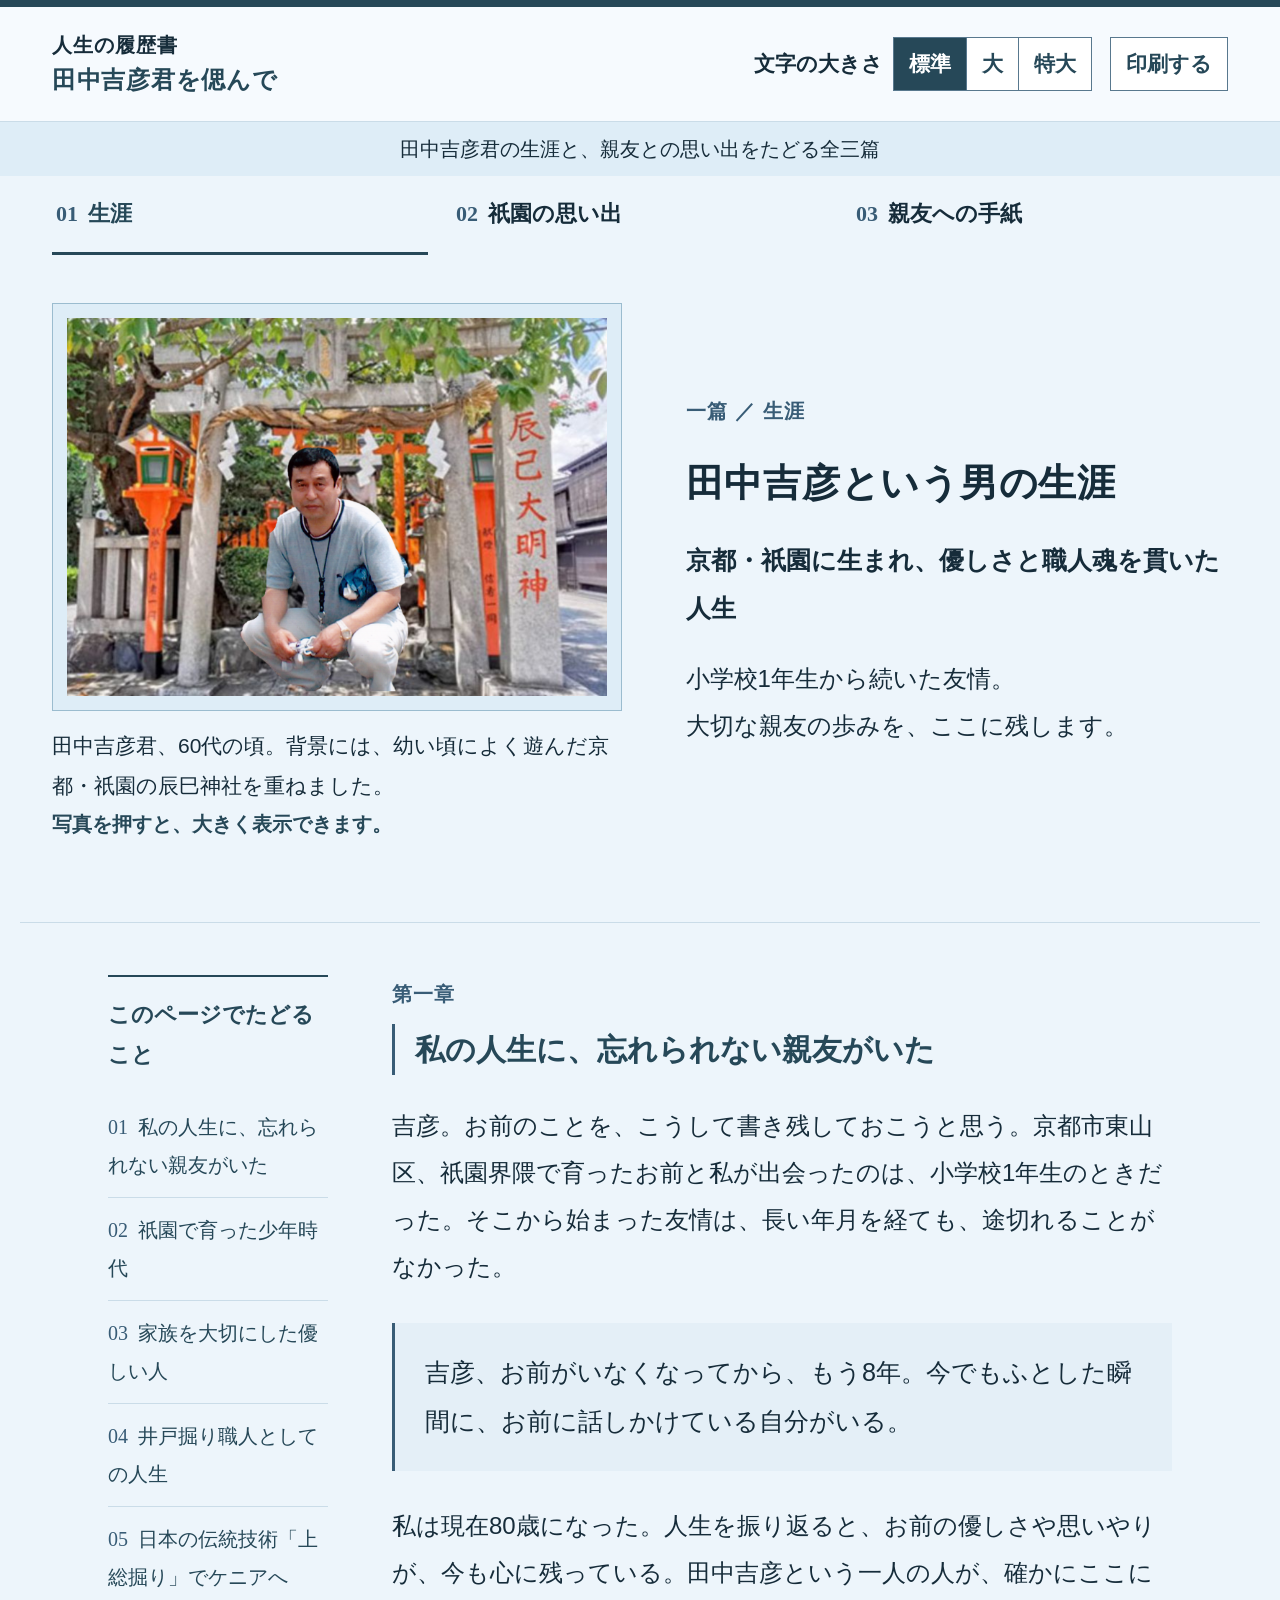
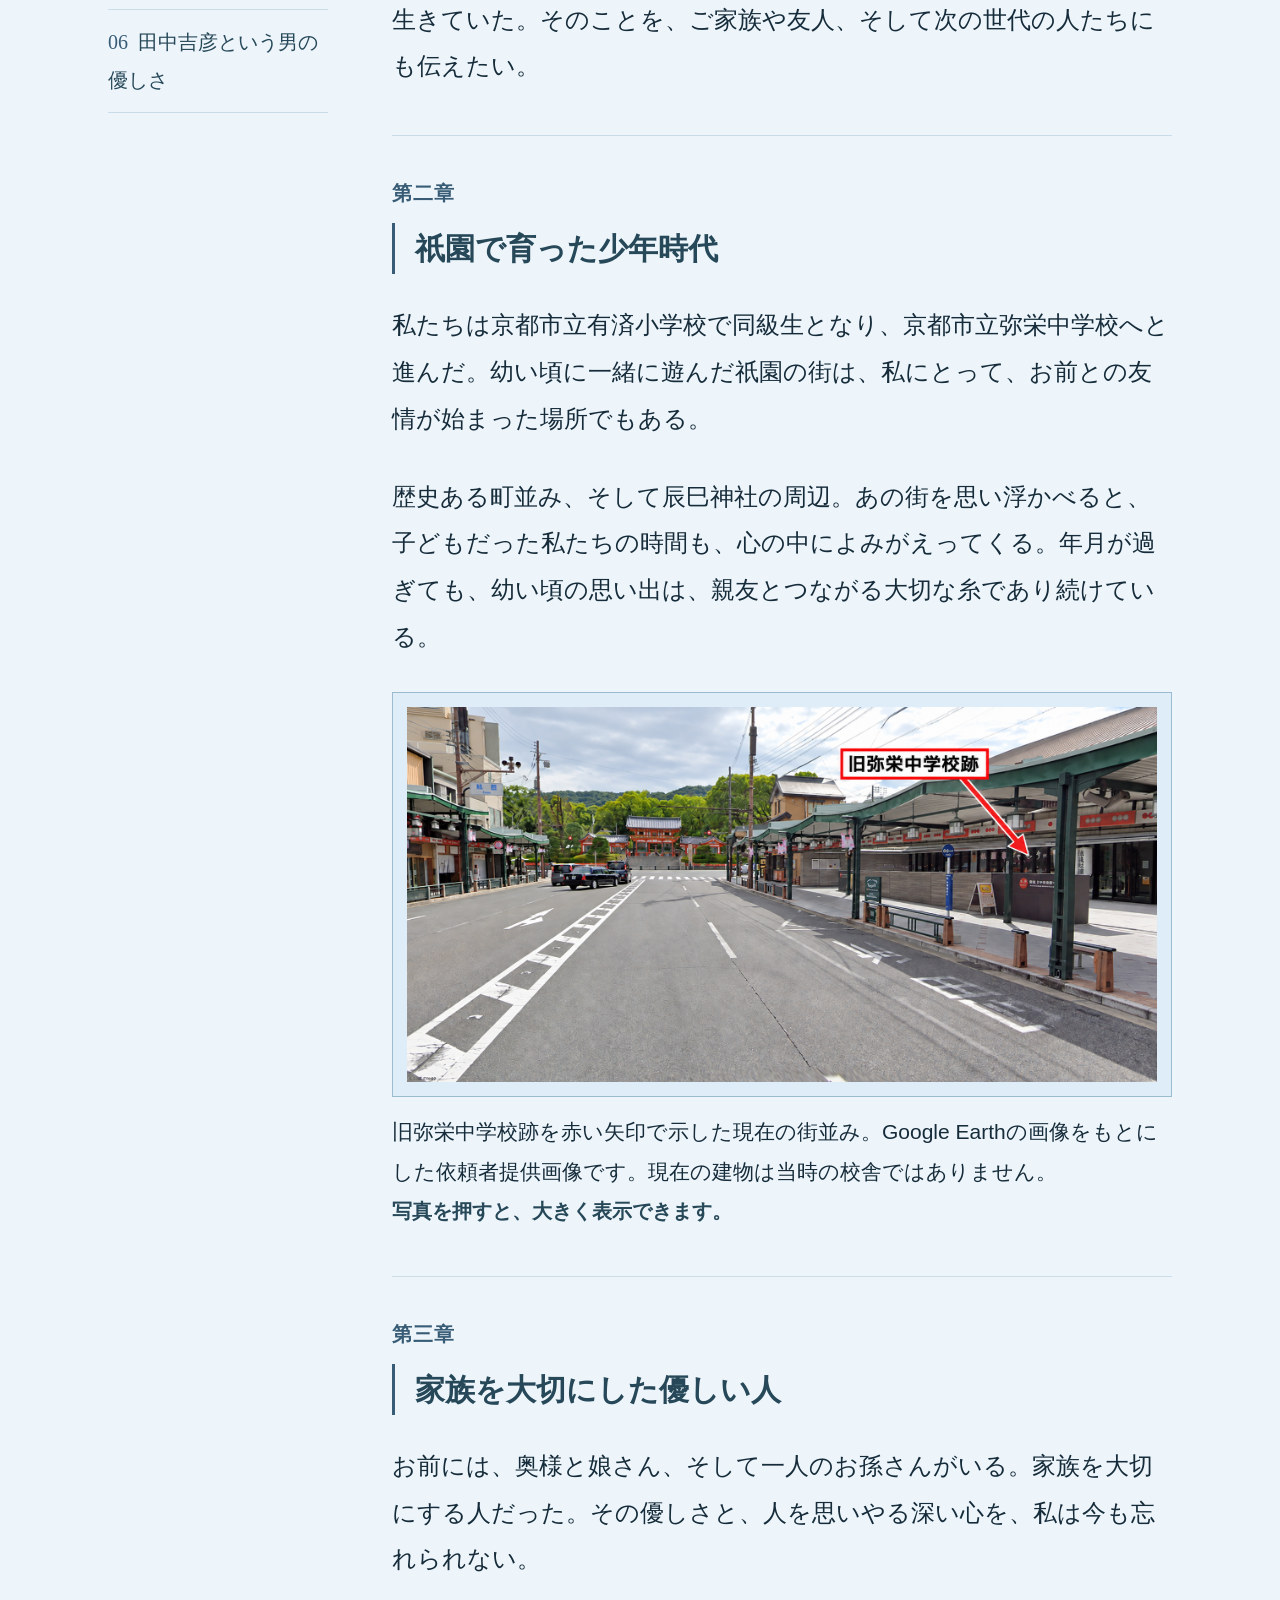
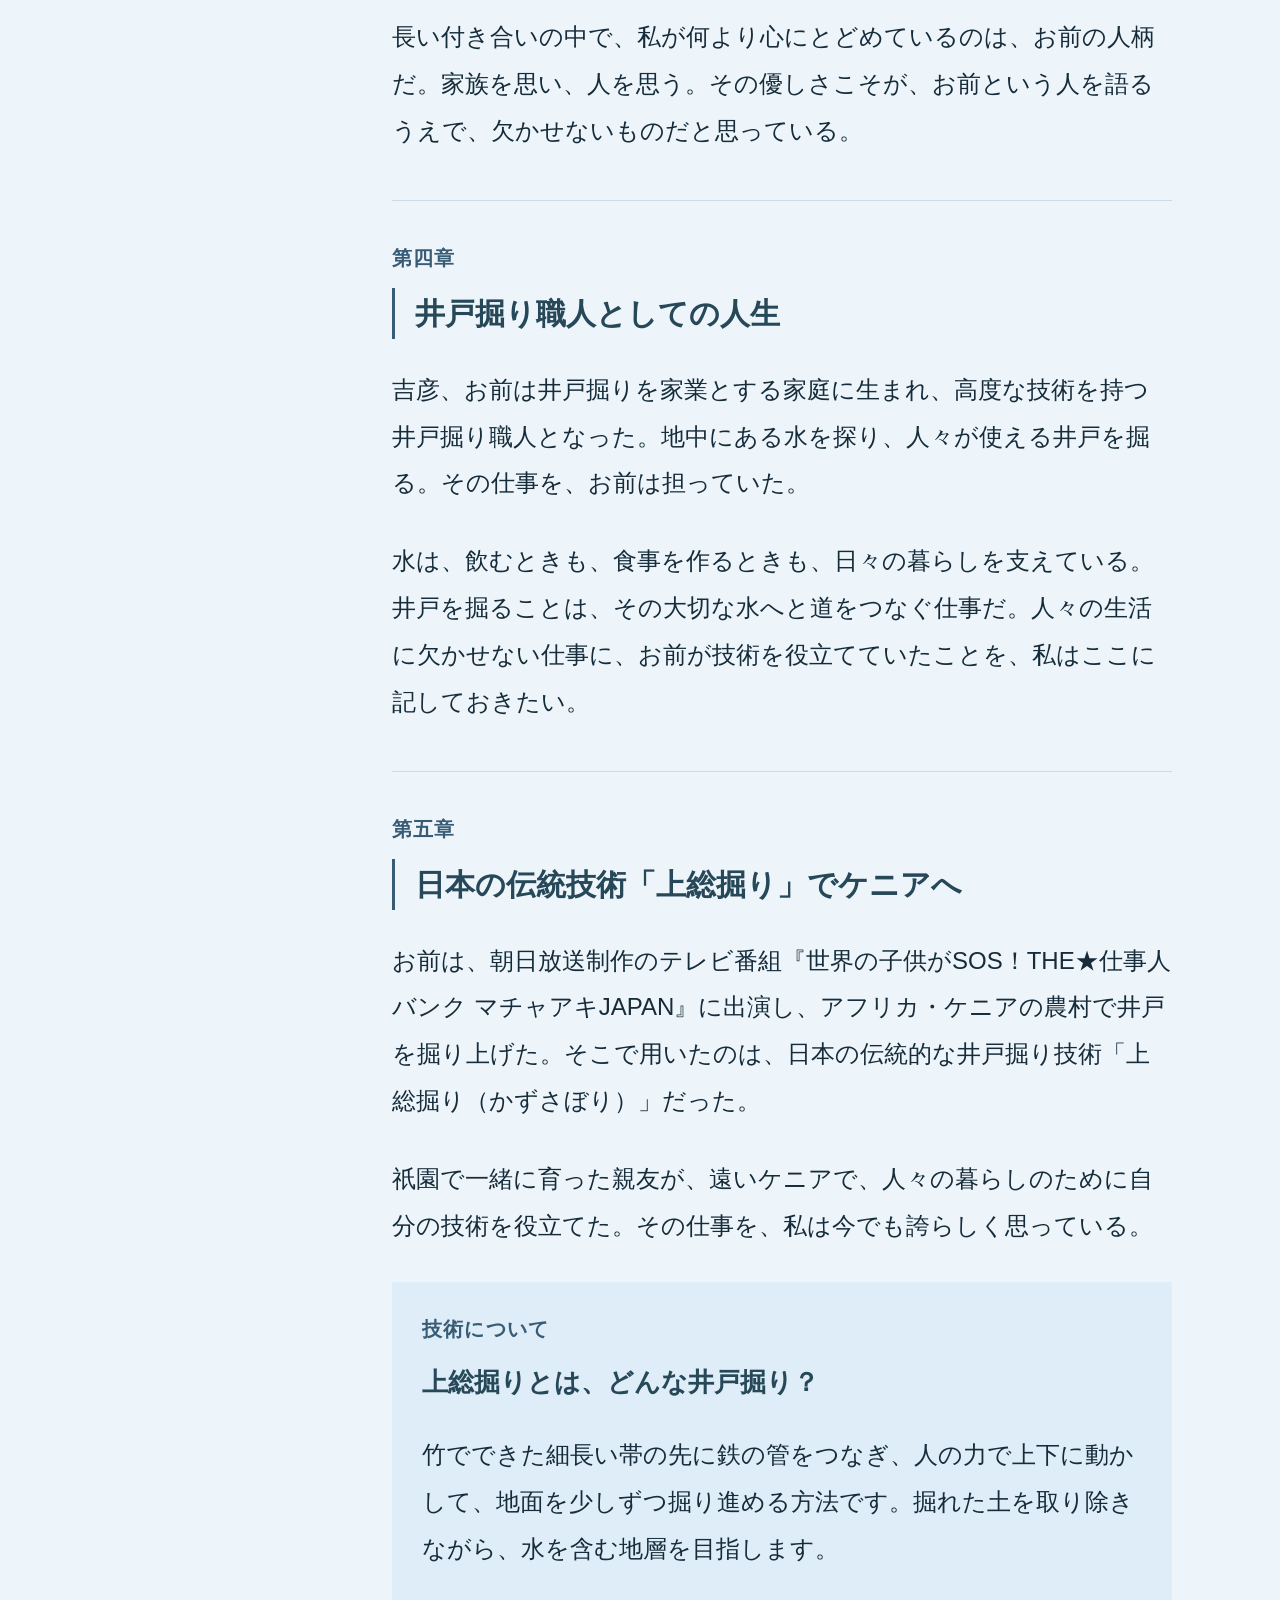
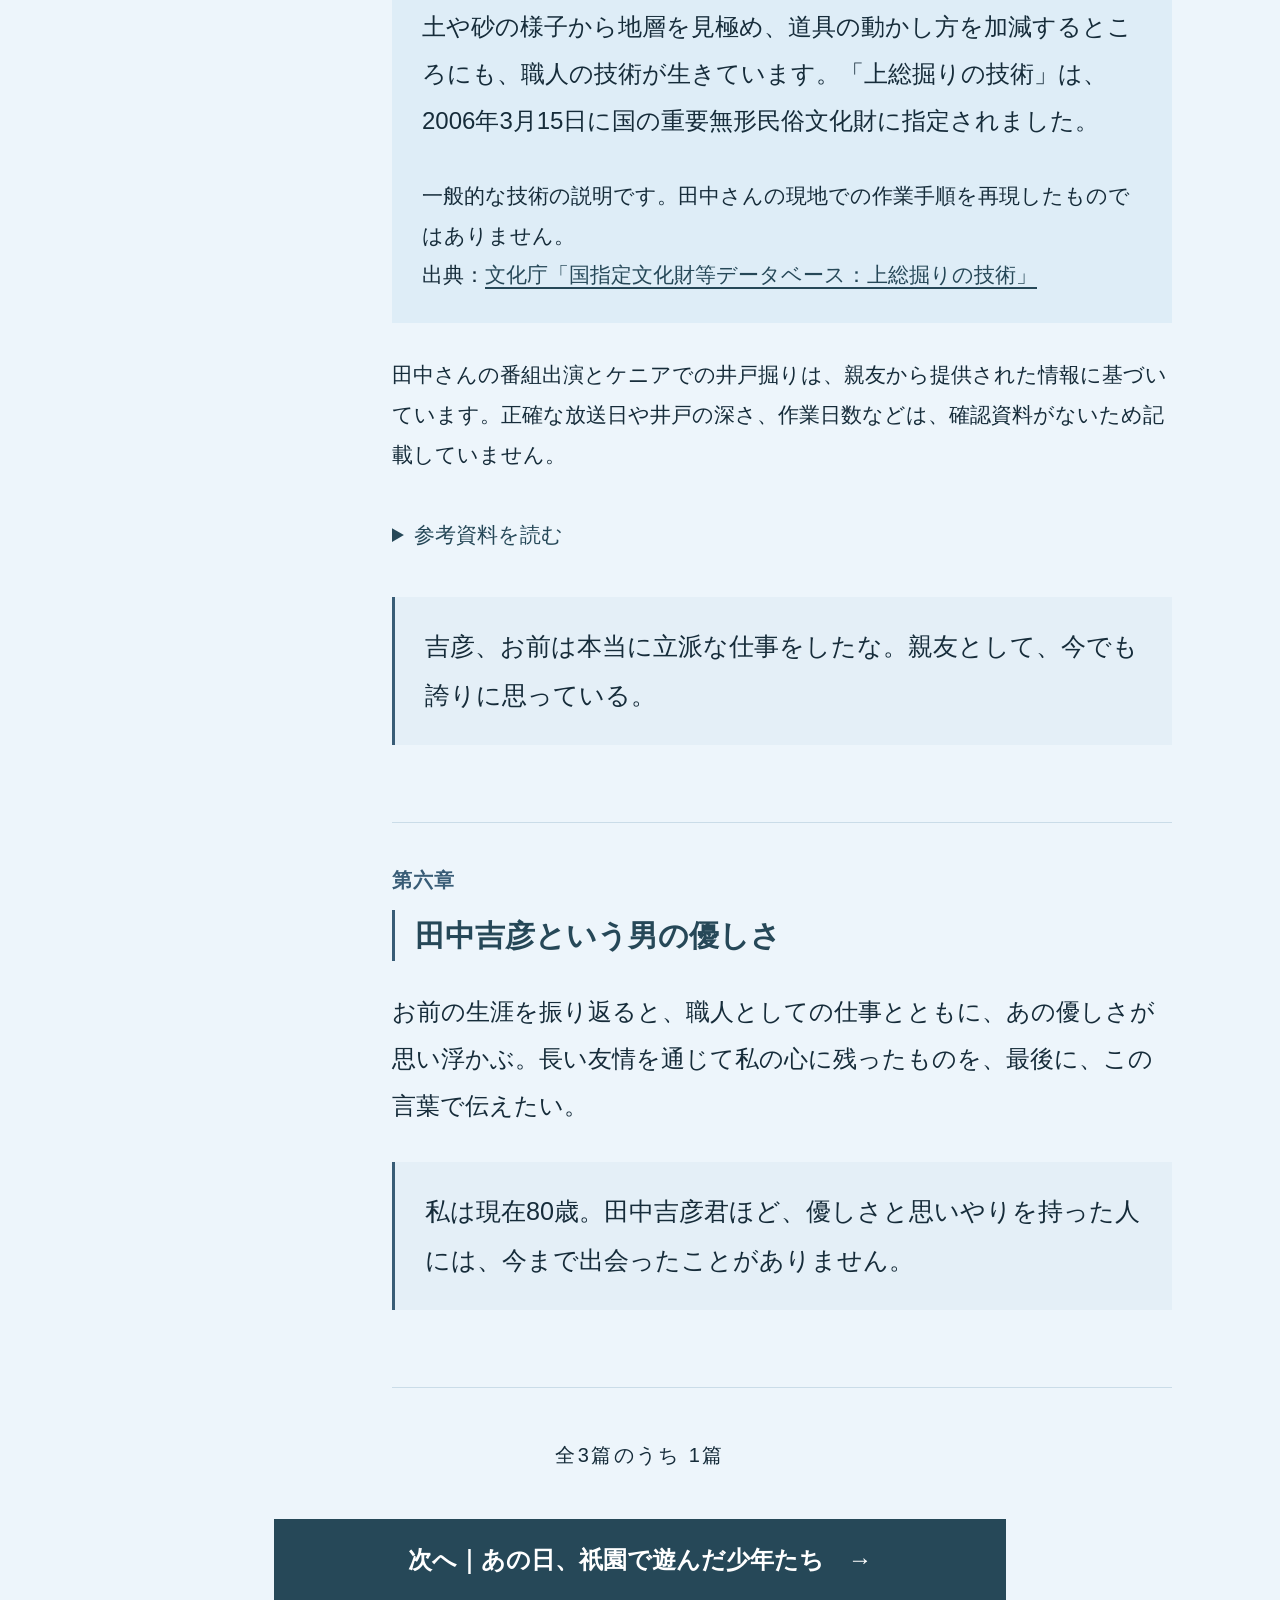
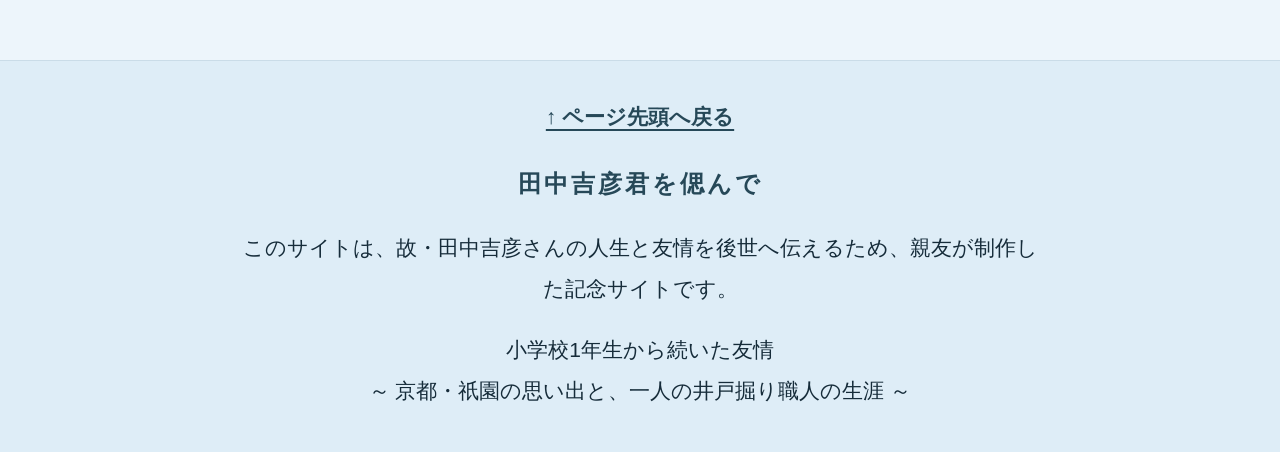
==== commit b8d18f88: "Improve senior readability with clear Gothic type and larger text" ====
--- a/index.html
+++ b/index.html
@@ -7,7 +7,7 @@
 <meta name="description" content="京都・祇園に生まれ、優しさと職人魂を貫いた人生。小学校1年生から続いた友情を、80歳の親友がつづる記念サイトです。">
 <meta property="og:locale" content="ja_JP"><meta property="og:type" content="website"><meta property="og:site_name" content="人生の履歴書｜田中吉彦君を偲んで"><meta property="og:title" content="田中吉彦という男の生涯"><meta property="og:description" content="京都・祇園に生まれ、優しさと職人魂を貫いた人生">
 <meta property="og:url" content="https://tsuioku82.github.io/yoshihiko/index.html">
-<link rel="stylesheet" href="css/style.css?v=20261028-blue"><script src="js/data.js" defer></script><script src="js/main.js?v=20261028-arrow-photo" defer></script>
+<link rel="stylesheet" href="css/style.css?v=20261028-blue"><link rel="stylesheet" href="css/senior-readable.css?v=20261028"><script src="js/data.js" defer></script><script src="js/main.js?v=20261028-arrow-photo" defer></script>
 <meta property="og:image" content="https://tsuioku82.github.io/yoshihiko/images/yosihiko.png">
 </head>
 <body id="top">
--- a/css/senior-readable.css
+++ b/css/senior-readable.css
@@ -0,0 +1,19 @@
+@charset "UTF-8";
+/* 寺田さんのサイトと同じ、濃いゴシック体と24・28・32pxの本文。 */
+@media screen{
+ :root{--ink:#162c3a;--green:#264858;--red:#385c76;--body-size:24px;--scale:1;--reading-font:"BIZ UDPGothic","Meiryo","Yu Gothic","Hiragino Kaku Gothic ProN",sans-serif}
+ html[data-text-size=large]{--body-size:28px;--scale:1.166667}html[data-text-size=xlarge]{--body-size:32px;--scale:1.333333}
+ body{font-family:var(--reading-font);font-weight:500;line-height:1.95}
+ .brand{font-size:24px;font-weight:700;letter-spacing:.03em}.brand small{font-family:var(--reading-font);font-size:20px;color:var(--ink);letter-spacing:.05em}
+ .tools,.preview-note,.contents,.source-note,.eyebrow,.chapter-label,.page-progress,.footer-links,.button,.zoom-hint,.dialog-header,.photo-missing p{font-family:var(--reading-font)}
+ .tools{font-size:21px;font-weight:700}.tools button{min-height:54px;border-color:#58788e}.preview-note{font-size:20px;color:var(--ink);line-height:1.9}
+ .page-nav a{font-size:22px;color:var(--ink);font-weight:700;line-height:1.8}.page-nav span{color:var(--red)}
+ .hero h1{font-size:1.6rem;font-weight:700;line-height:1.65;letter-spacing:.02em}.subtitle{font-size:1.05rem;font-weight:700;color:var(--ink);line-height:1.9}.hero-intro{color:var(--ink);line-height:1.95}
+ .eyebrow,.chapter-label{font-size:20px;color:var(--red);font-weight:700;letter-spacing:.06em}.contents{font-size:20px;color:var(--ink)}.contents h2{font-size:22px;font-weight:700;line-height:1.8}.contents a{line-height:1.9}
+ .chapter h2{font-size:1.25rem;font-weight:700;line-height:1.7}.chapter h3{font-size:1.1rem;font-weight:700;line-height:1.8}
+ blockquote,.letter{font-size:1.05rem;color:var(--ink);line-height:1.95}.source-note,.photo figcaption,.dialog-caption{font-size:21px;color:var(--ink);line-height:1.9}.references{font-size:21px;line-height:1.9}.zoom-hint{font-size:20px;font-weight:700}.page-progress{font-size:20px;color:var(--ink)}
+ .button{font-weight:700;line-height:1.8}.footer p{font-size:21px;color:var(--ink);line-height:1.95}.footer .footer-title{font-size:24px;font-weight:700}.footer-links{font-size:21px;font-weight:700}.dialog-header{font-size:22px;color:var(--ink);font-weight:700}.dialog-header button{font:inherit;min-height:54px;color:var(--ink);border-width:2px}
+}
+@media screen and (max-width:720px){
+ .brand{font-size:23px}.tools{font-size:20px}.page-nav a{font-size:20px}.hero h1{font-size:1.4rem}.subtitle{font-size:1rem}.chapter h2{font-size:1.16rem}.source-note,.photo figcaption,.dialog-caption,.footer p{font-size:20px}.eyebrow{font-size:20px}.dialog-header p{font-size:22px}
+}
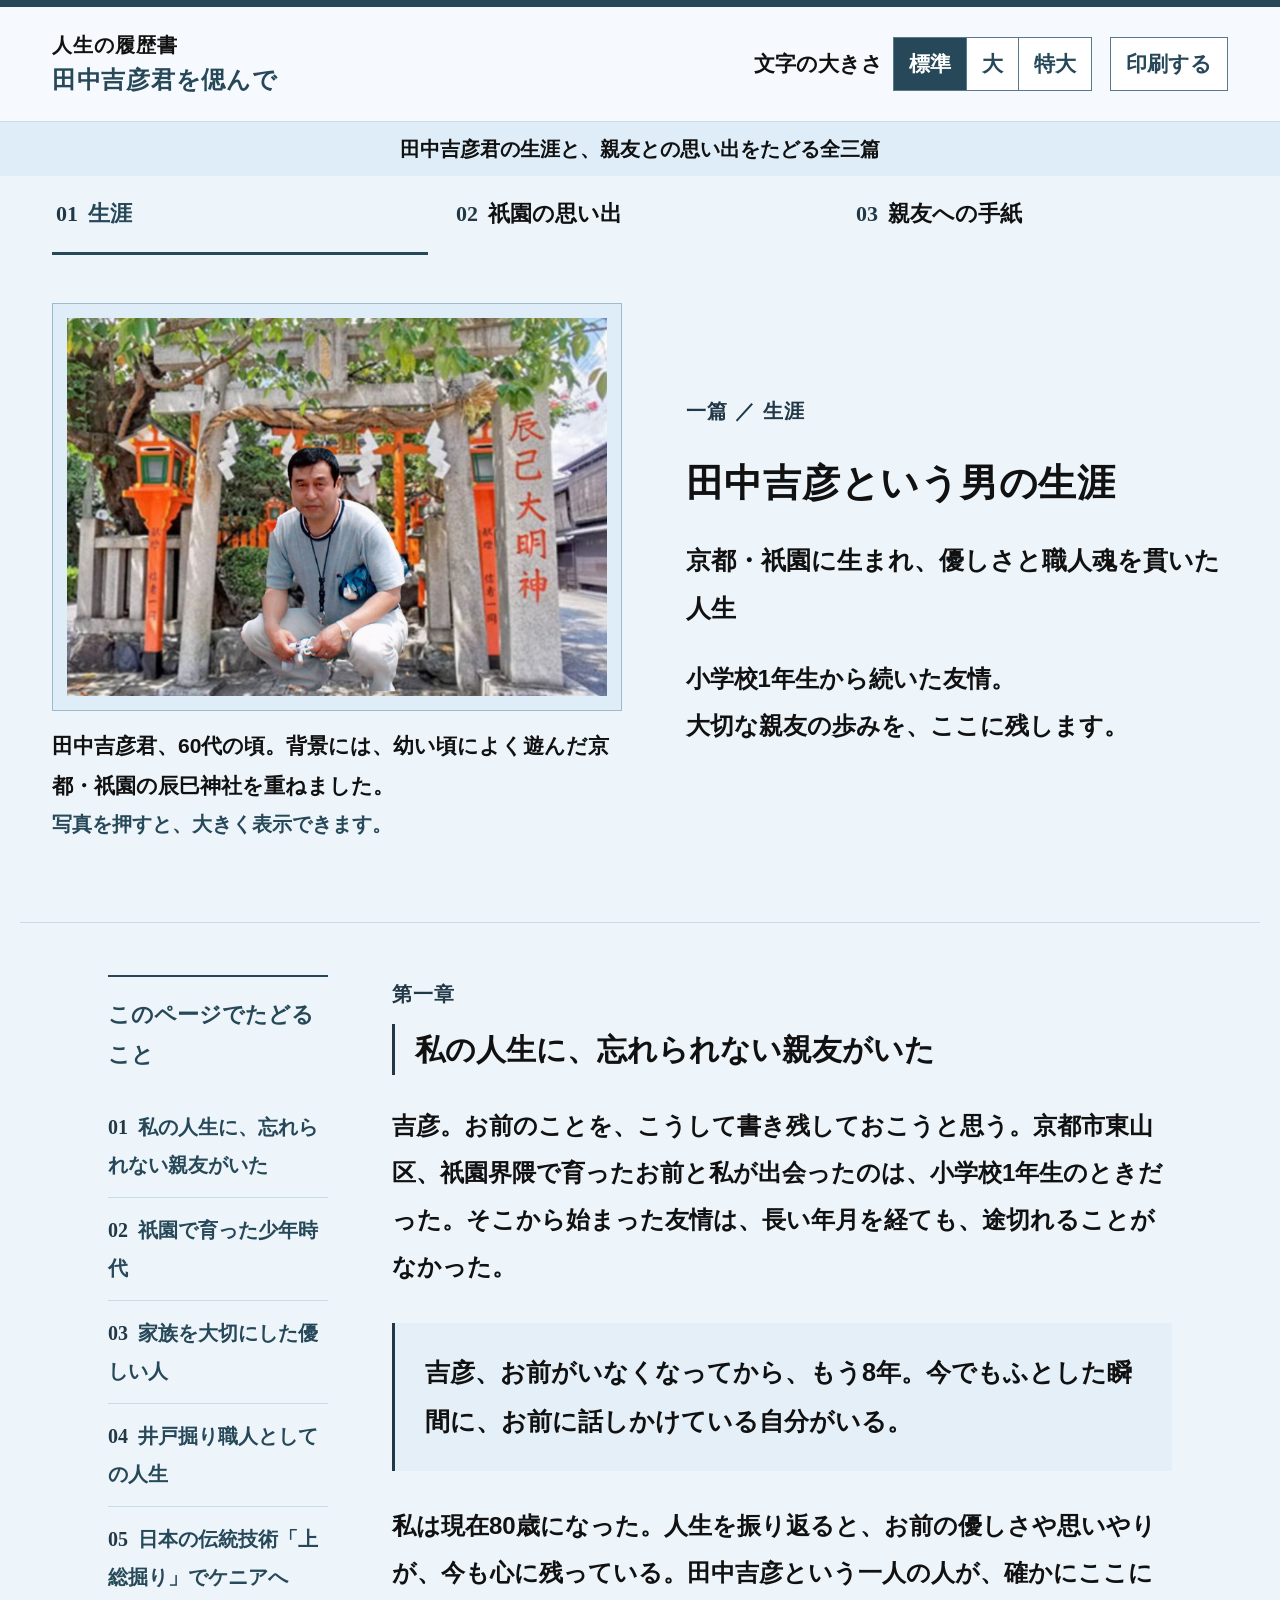
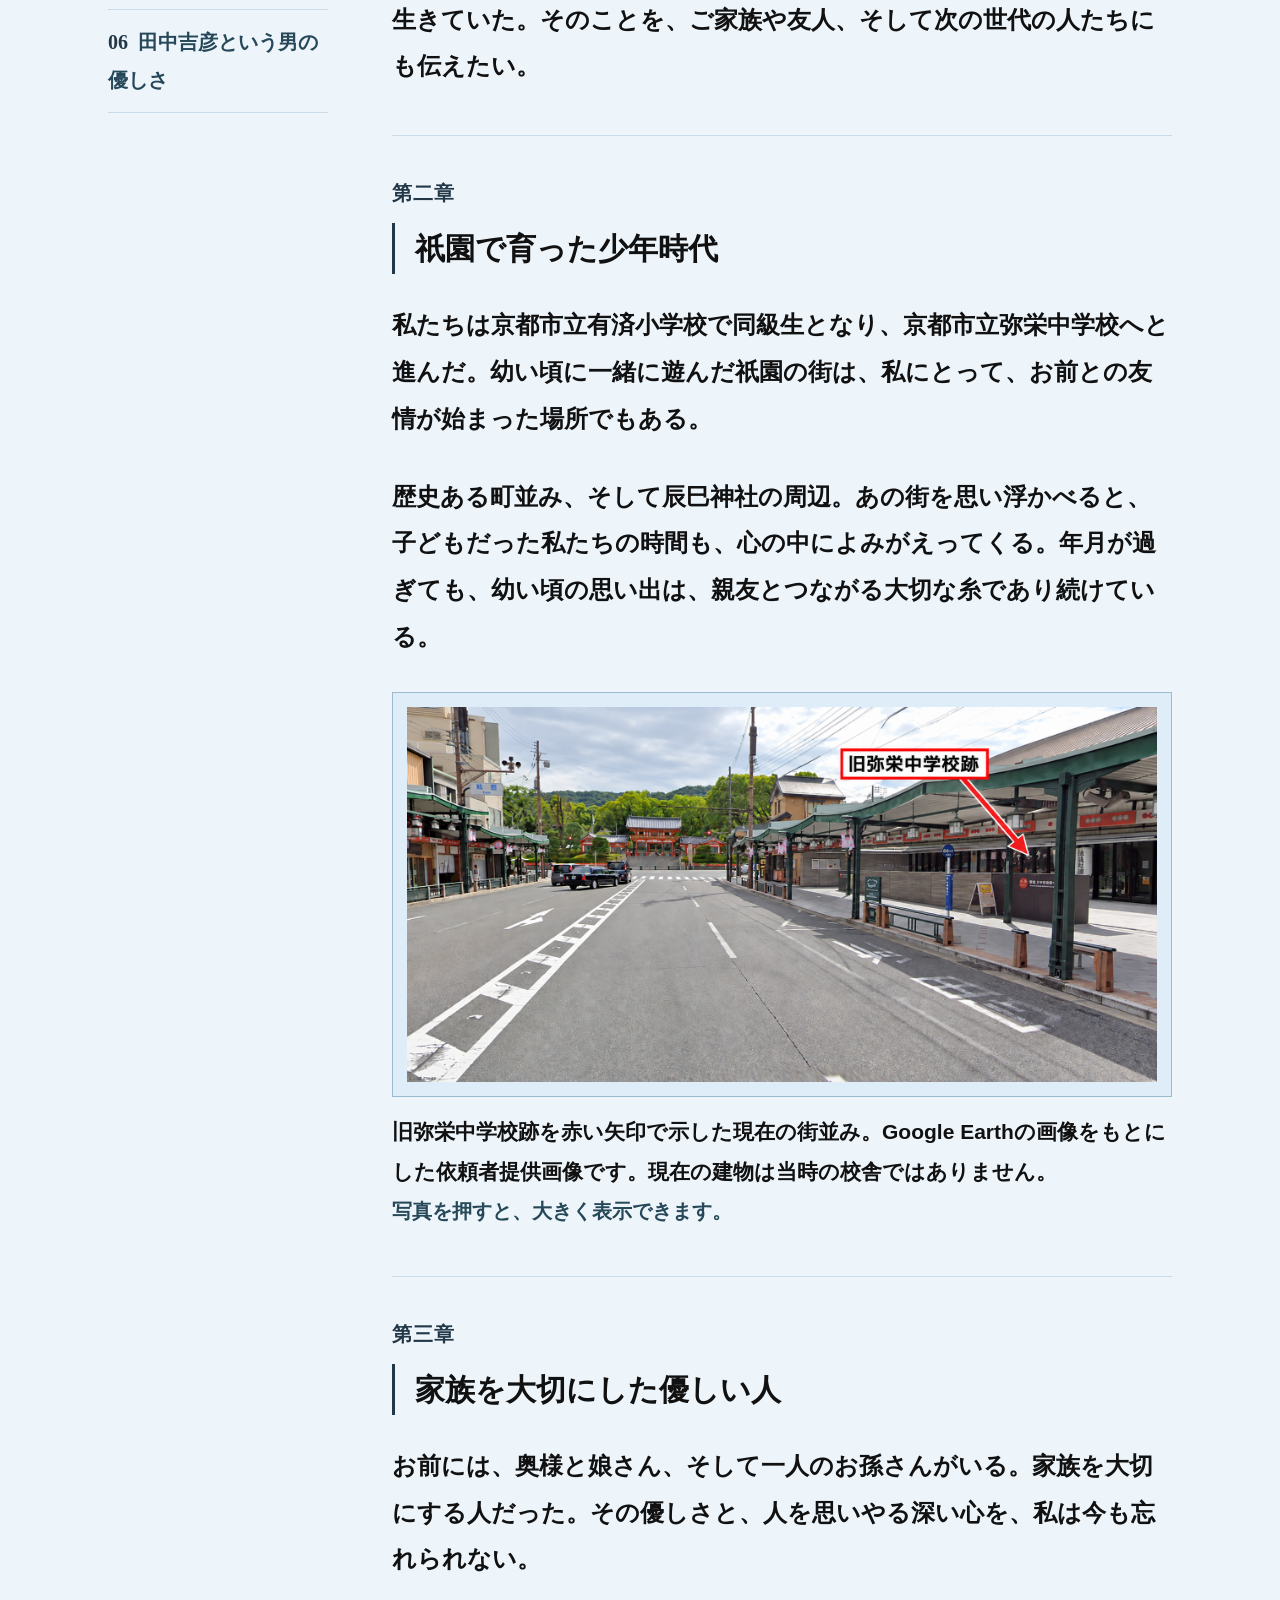
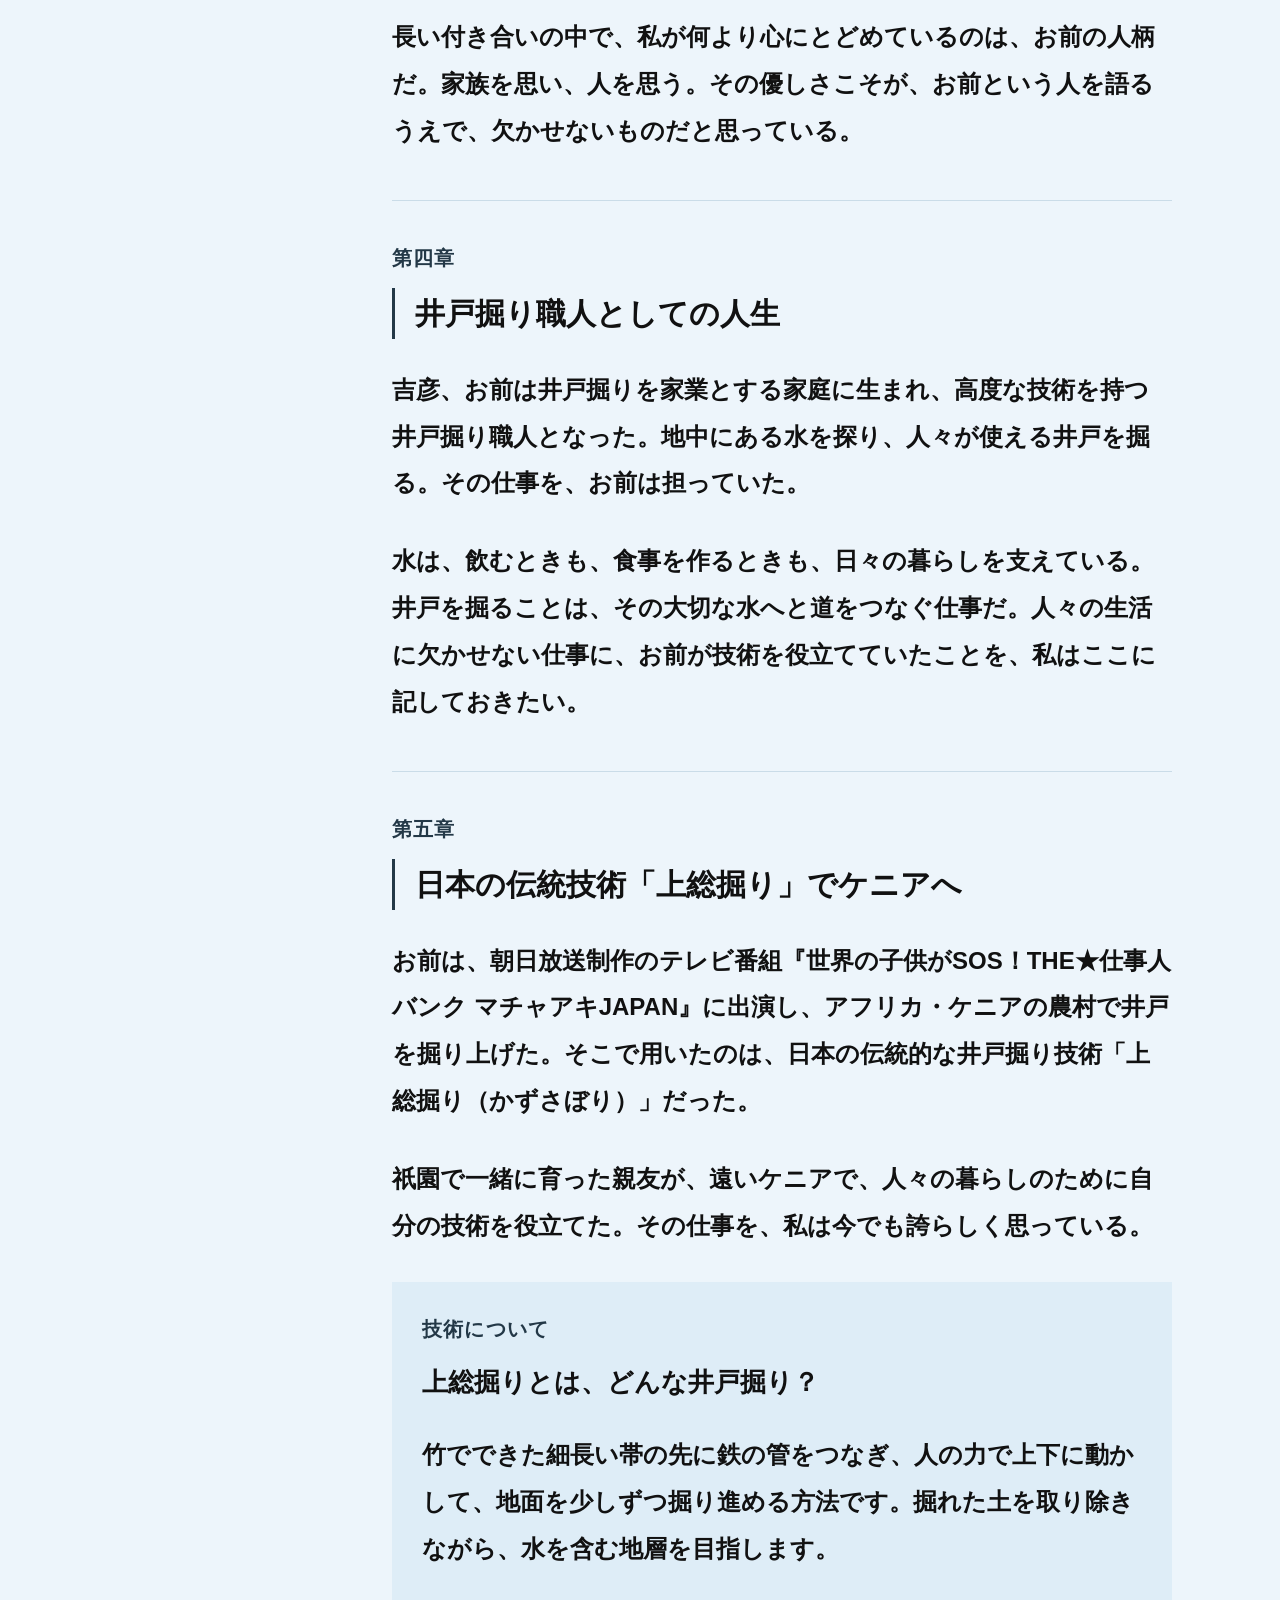
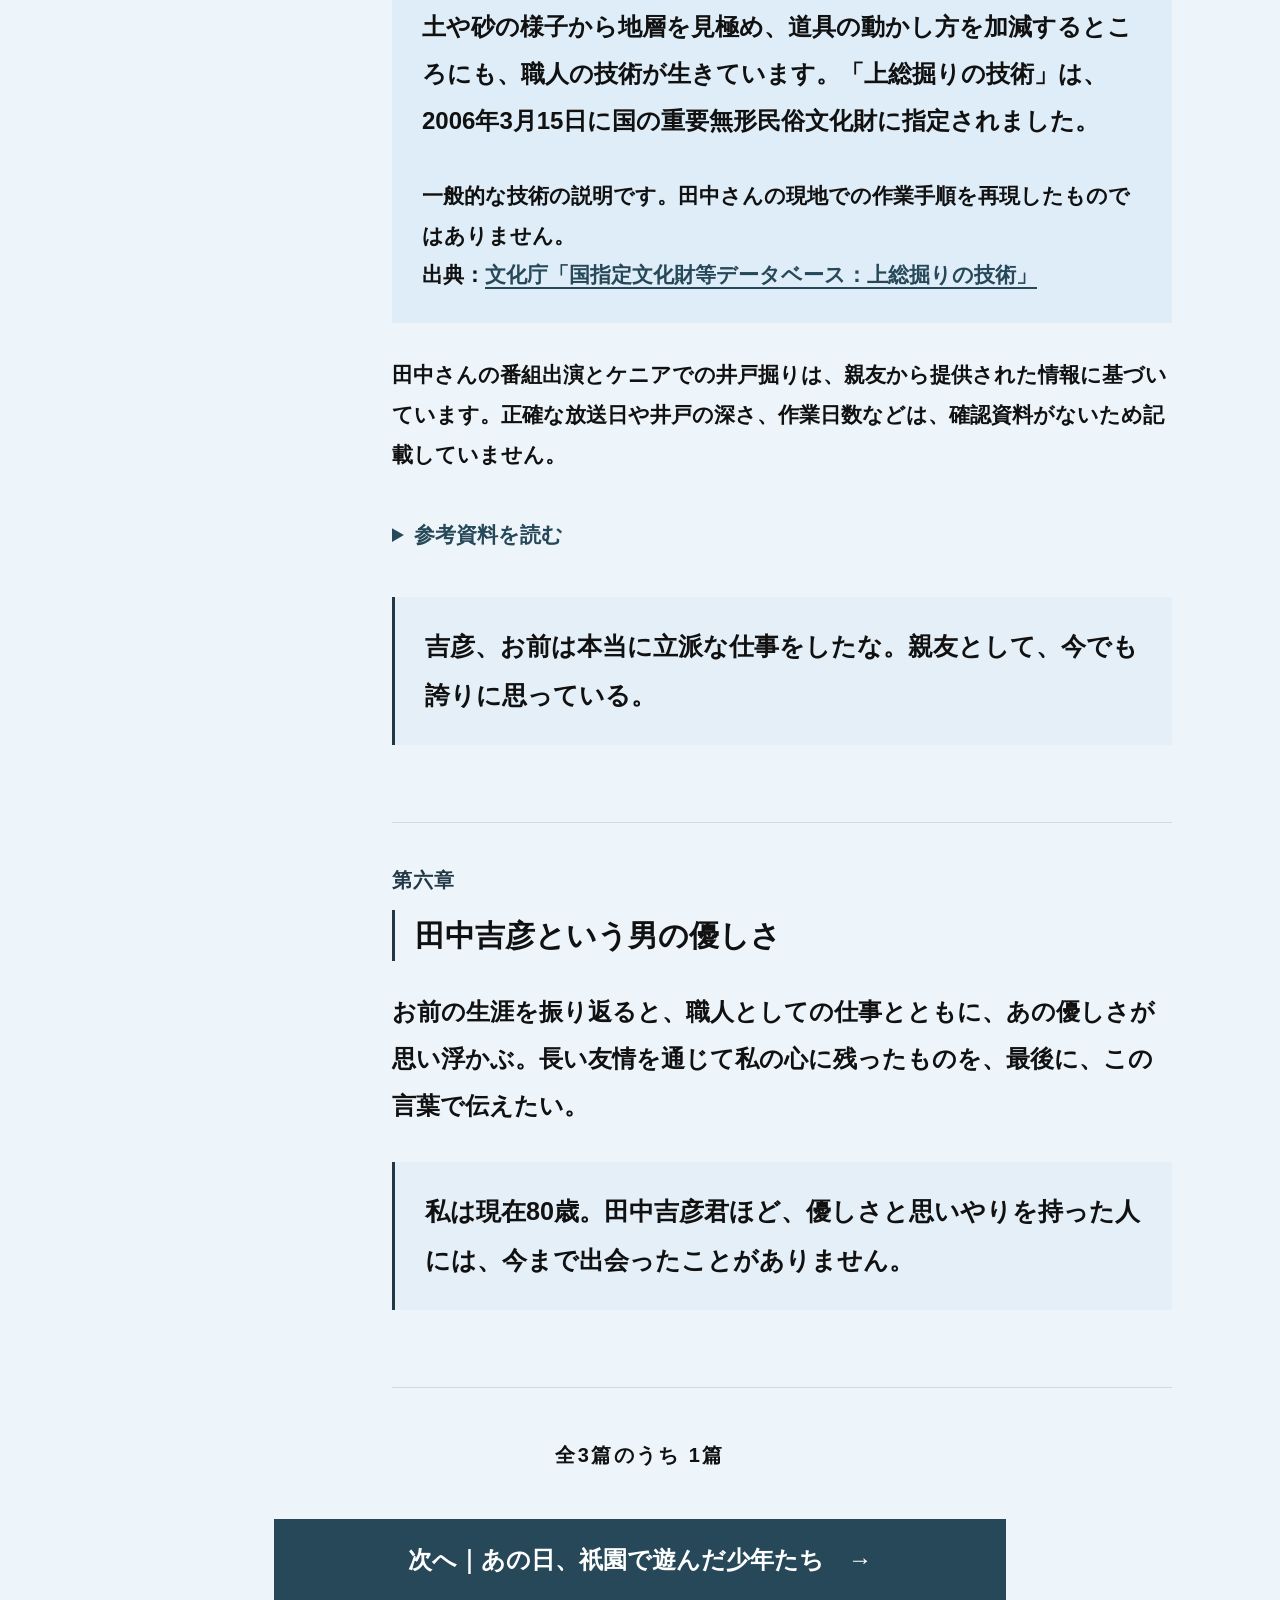
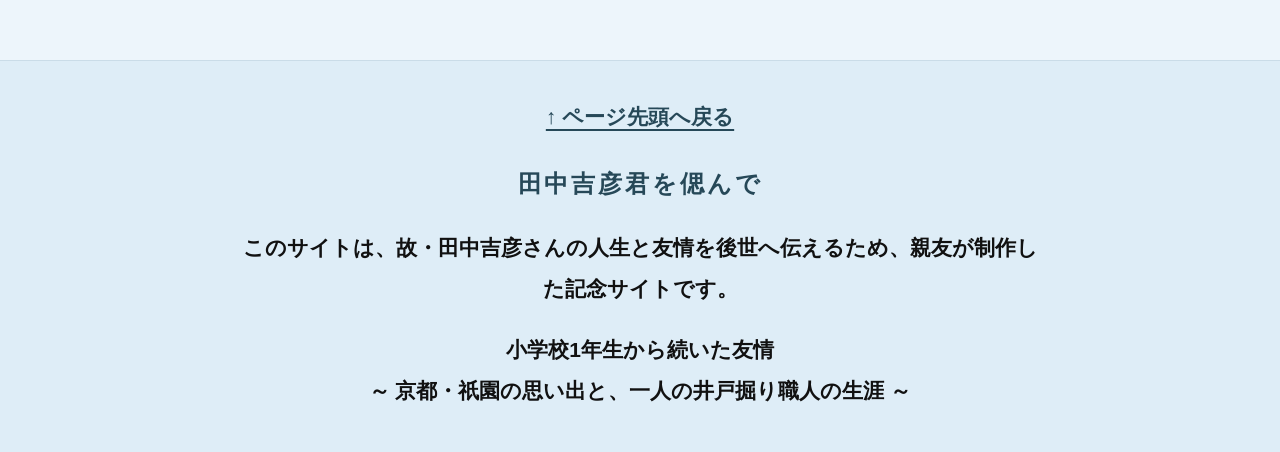
==== commit ae0fe671: "Make body text clearly bold and near-black on all pages" ====
--- a/index.html
+++ b/index.html
@@ -7,7 +7,7 @@
 <meta name="description" content="京都・祇園に生まれ、優しさと職人魂を貫いた人生。小学校1年生から続いた友情を、80歳の親友がつづる記念サイトです。">
 <meta property="og:locale" content="ja_JP"><meta property="og:type" content="website"><meta property="og:site_name" content="人生の履歴書｜田中吉彦君を偲んで"><meta property="og:title" content="田中吉彦という男の生涯"><meta property="og:description" content="京都・祇園に生まれ、優しさと職人魂を貫いた人生">
 <meta property="og:url" content="https://tsuioku82.github.io/yoshihiko/index.html">
-<link rel="stylesheet" href="css/style.css?v=20261028-blue"><link rel="stylesheet" href="css/senior-readable.css?v=20261028"><script src="js/data.js" defer></script><script src="js/main.js?v=20261028-arrow-photo" defer></script>
+<link rel="stylesheet" href="css/style.css?v=20261028-blue"><link rel="stylesheet" href="css/senior-readable.css?v=20261028-bold2"><script src="js/data.js" defer></script><script src="js/main.js?v=20261028-arrow-photo" defer></script>
 <meta property="og:image" content="https://tsuioku82.github.io/yoshihiko/images/yosihiko.png">
 </head>
 <body id="top">
--- a/css/senior-readable.css
+++ b/css/senior-readable.css
@@ -1,16 +1,16 @@
 @charset "UTF-8";
 /* 寺田さんのサイトと同じ、濃いゴシック体と24・28・32pxの本文。 */
 @media screen{
- :root{--ink:#162c3a;--green:#264858;--red:#385c76;--body-size:24px;--scale:1;--reading-font:"BIZ UDPGothic","Meiryo","Yu Gothic","Hiragino Kaku Gothic ProN",sans-serif}
+ :root{--ink:#111111;--green:#264858;--red:#233847;--body-size:24px;--scale:1;--reading-font:"Meiryo","BIZ UDPGothic","Yu Gothic","Hiragino Kaku Gothic ProN",sans-serif}
  html[data-text-size=large]{--body-size:28px;--scale:1.166667}html[data-text-size=xlarge]{--body-size:32px;--scale:1.333333}
- body{font-family:var(--reading-font);font-weight:500;line-height:1.95}
+ body{font-family:var(--reading-font);font-weight:700;line-height:1.95}
  .brand{font-size:24px;font-weight:700;letter-spacing:.03em}.brand small{font-family:var(--reading-font);font-size:20px;color:var(--ink);letter-spacing:.05em}
  .tools,.preview-note,.contents,.source-note,.eyebrow,.chapter-label,.page-progress,.footer-links,.button,.zoom-hint,.dialog-header,.photo-missing p{font-family:var(--reading-font)}
  .tools{font-size:21px;font-weight:700}.tools button{min-height:54px;border-color:#58788e}.preview-note{font-size:20px;color:var(--ink);line-height:1.9}
  .page-nav a{font-size:22px;color:var(--ink);font-weight:700;line-height:1.8}.page-nav span{color:var(--red)}
  .hero h1{font-size:1.6rem;font-weight:700;line-height:1.65;letter-spacing:.02em}.subtitle{font-size:1.05rem;font-weight:700;color:var(--ink);line-height:1.9}.hero-intro{color:var(--ink);line-height:1.95}
  .eyebrow,.chapter-label{font-size:20px;color:var(--red);font-weight:700;letter-spacing:.06em}.contents{font-size:20px;color:var(--ink)}.contents h2{font-size:22px;font-weight:700;line-height:1.8}.contents a{line-height:1.9}
- .chapter h2{font-size:1.25rem;font-weight:700;line-height:1.7}.chapter h3{font-size:1.1rem;font-weight:700;line-height:1.8}
+ .chapter h2{font-size:1.25rem;font-weight:700;line-height:1.7;color:var(--ink)}.chapter h3{font-size:1.1rem;font-weight:700;line-height:1.8;color:var(--ink)}
  blockquote,.letter{font-size:1.05rem;color:var(--ink);line-height:1.95}.source-note,.photo figcaption,.dialog-caption{font-size:21px;color:var(--ink);line-height:1.9}.references{font-size:21px;line-height:1.9}.zoom-hint{font-size:20px;font-weight:700}.page-progress{font-size:20px;color:var(--ink)}
  .button{font-weight:700;line-height:1.8}.footer p{font-size:21px;color:var(--ink);line-height:1.95}.footer .footer-title{font-size:24px;font-weight:700}.footer-links{font-size:21px;font-weight:700}.dialog-header{font-size:22px;color:var(--ink);font-weight:700}.dialog-header button{font:inherit;min-height:54px;color:var(--ink);border-width:2px}
 }
